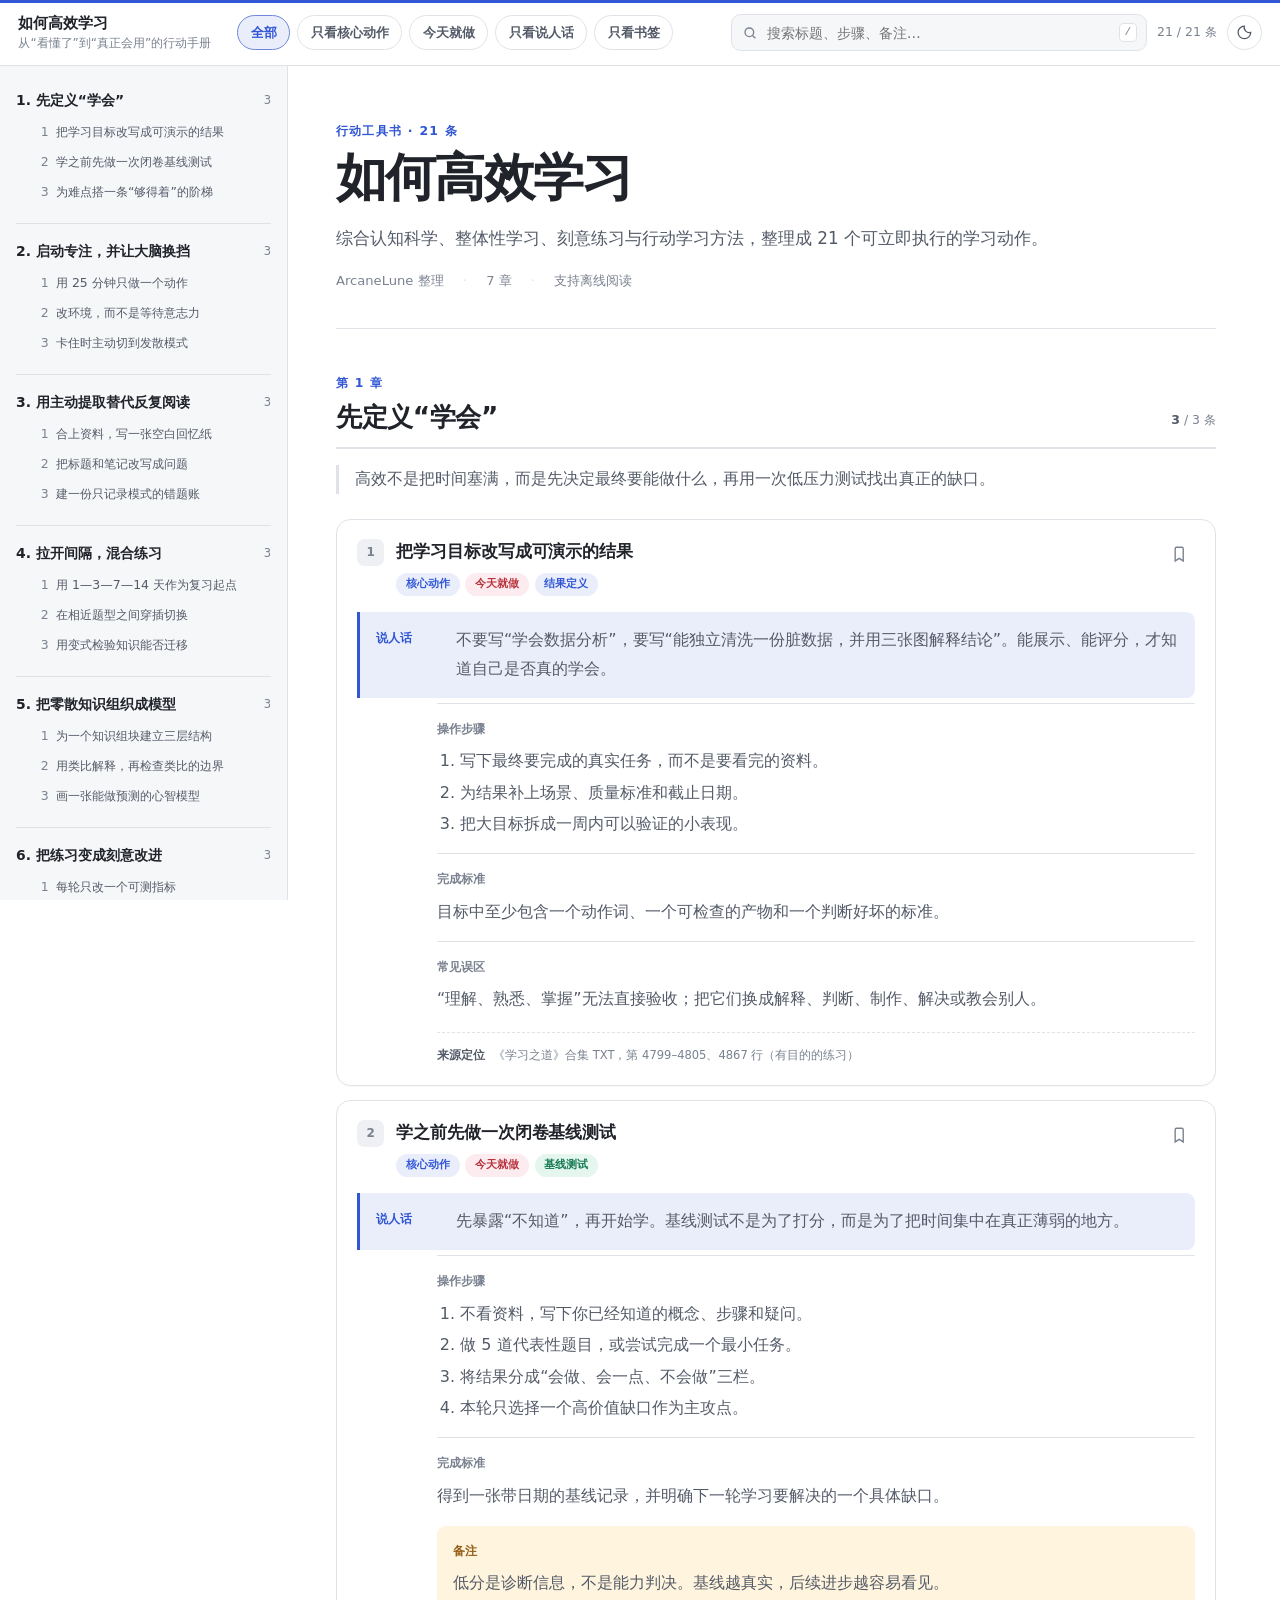
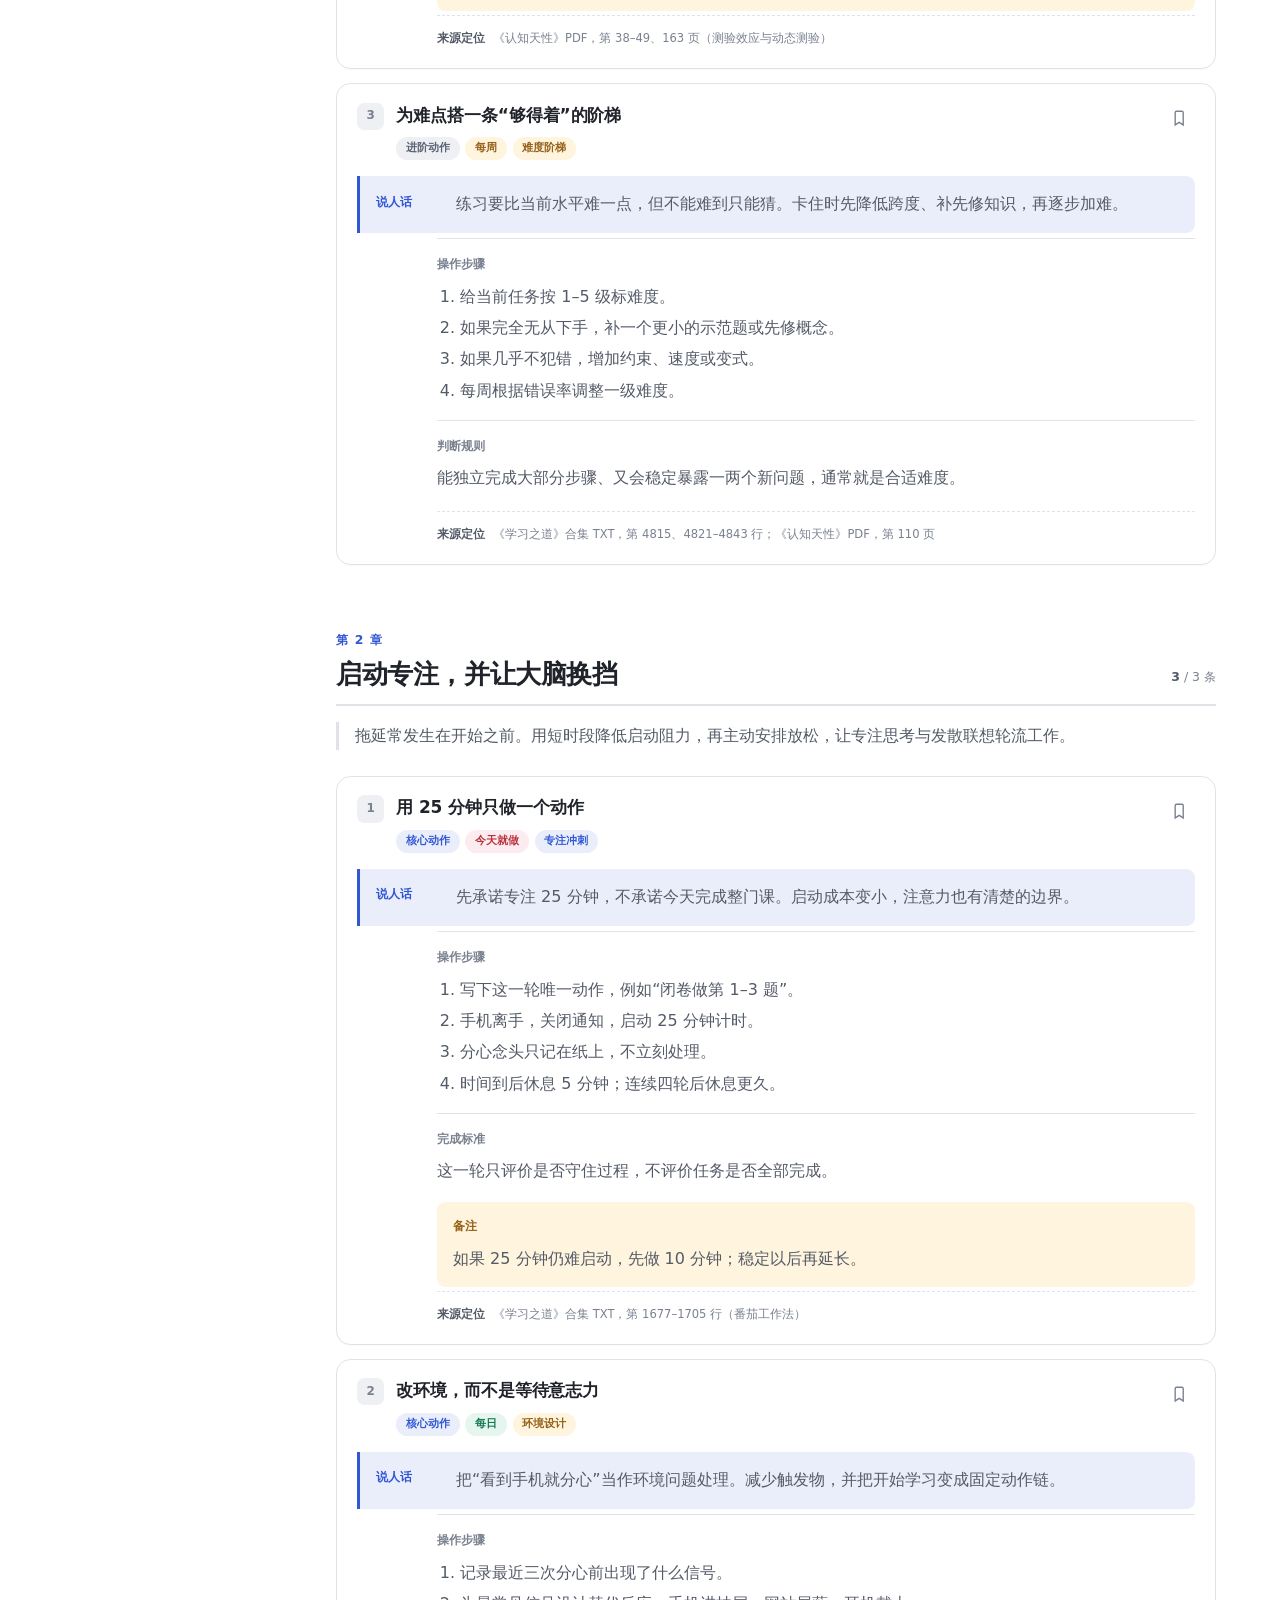
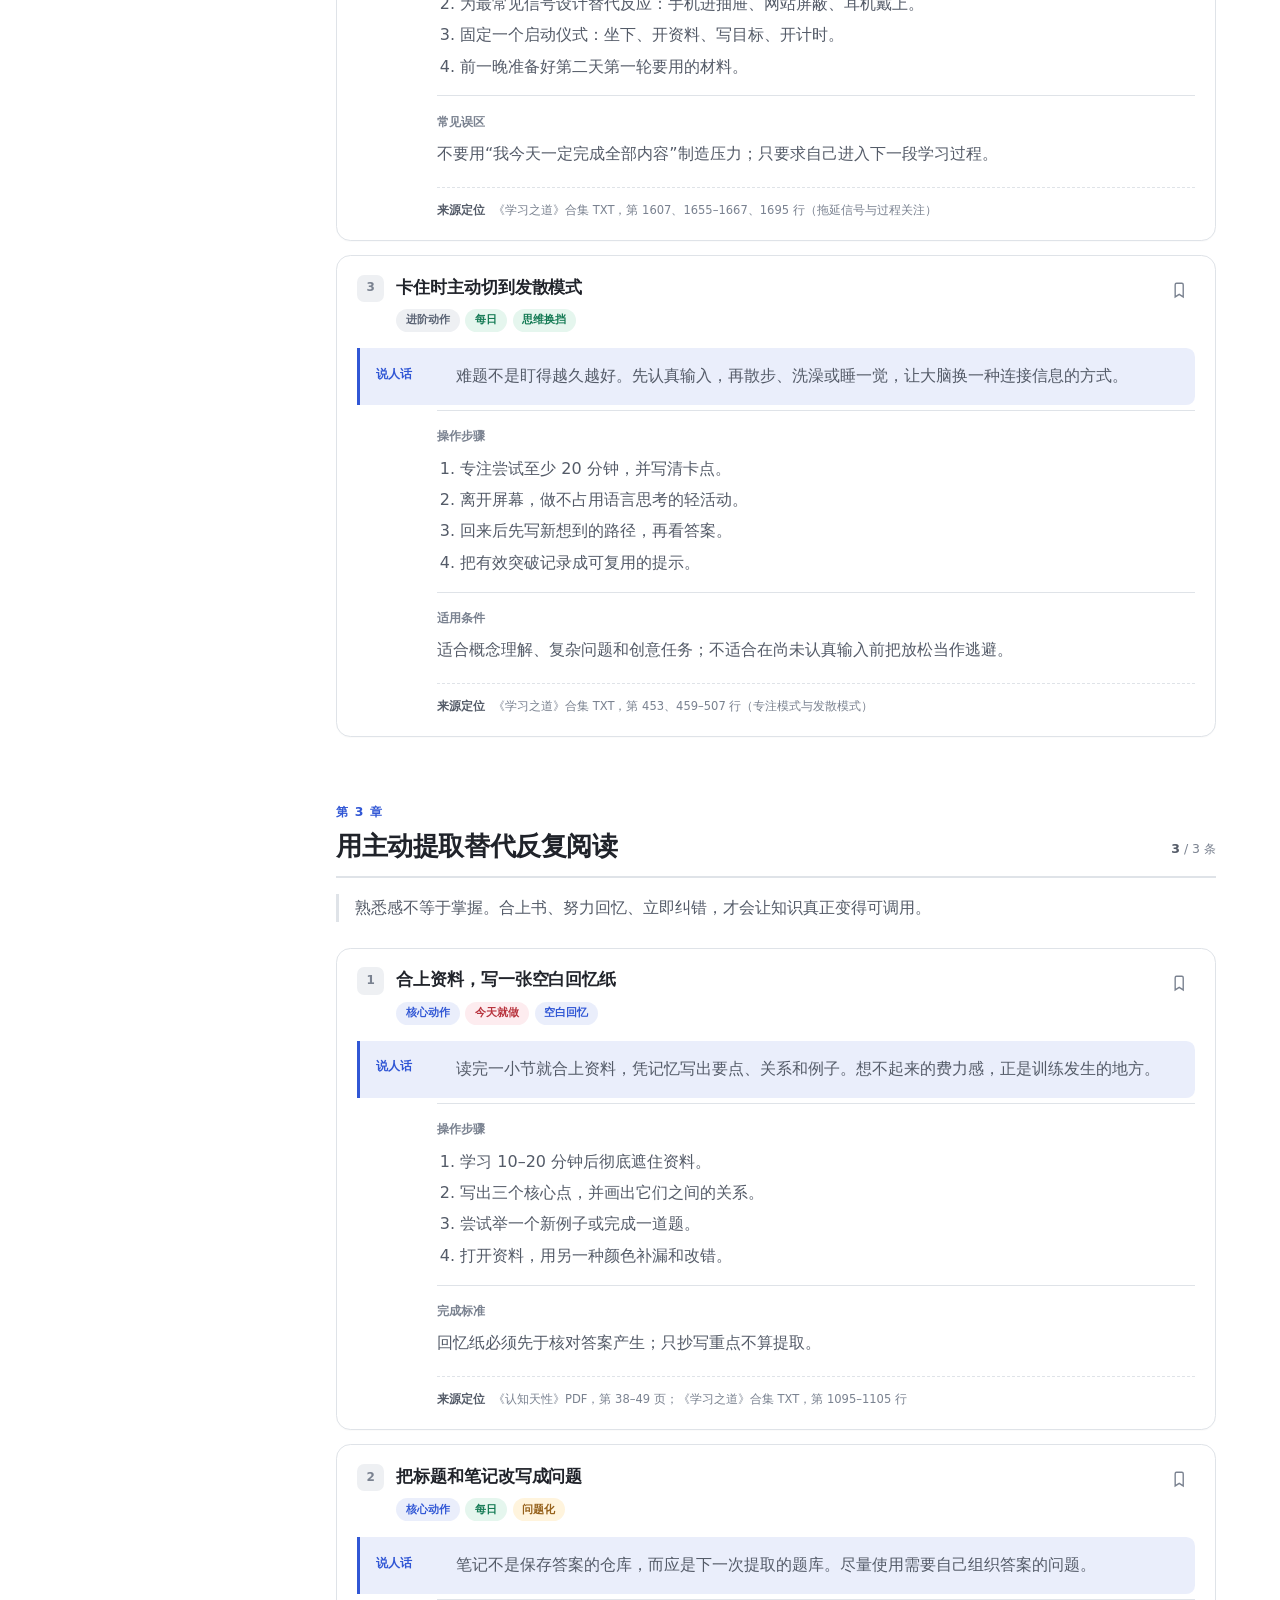
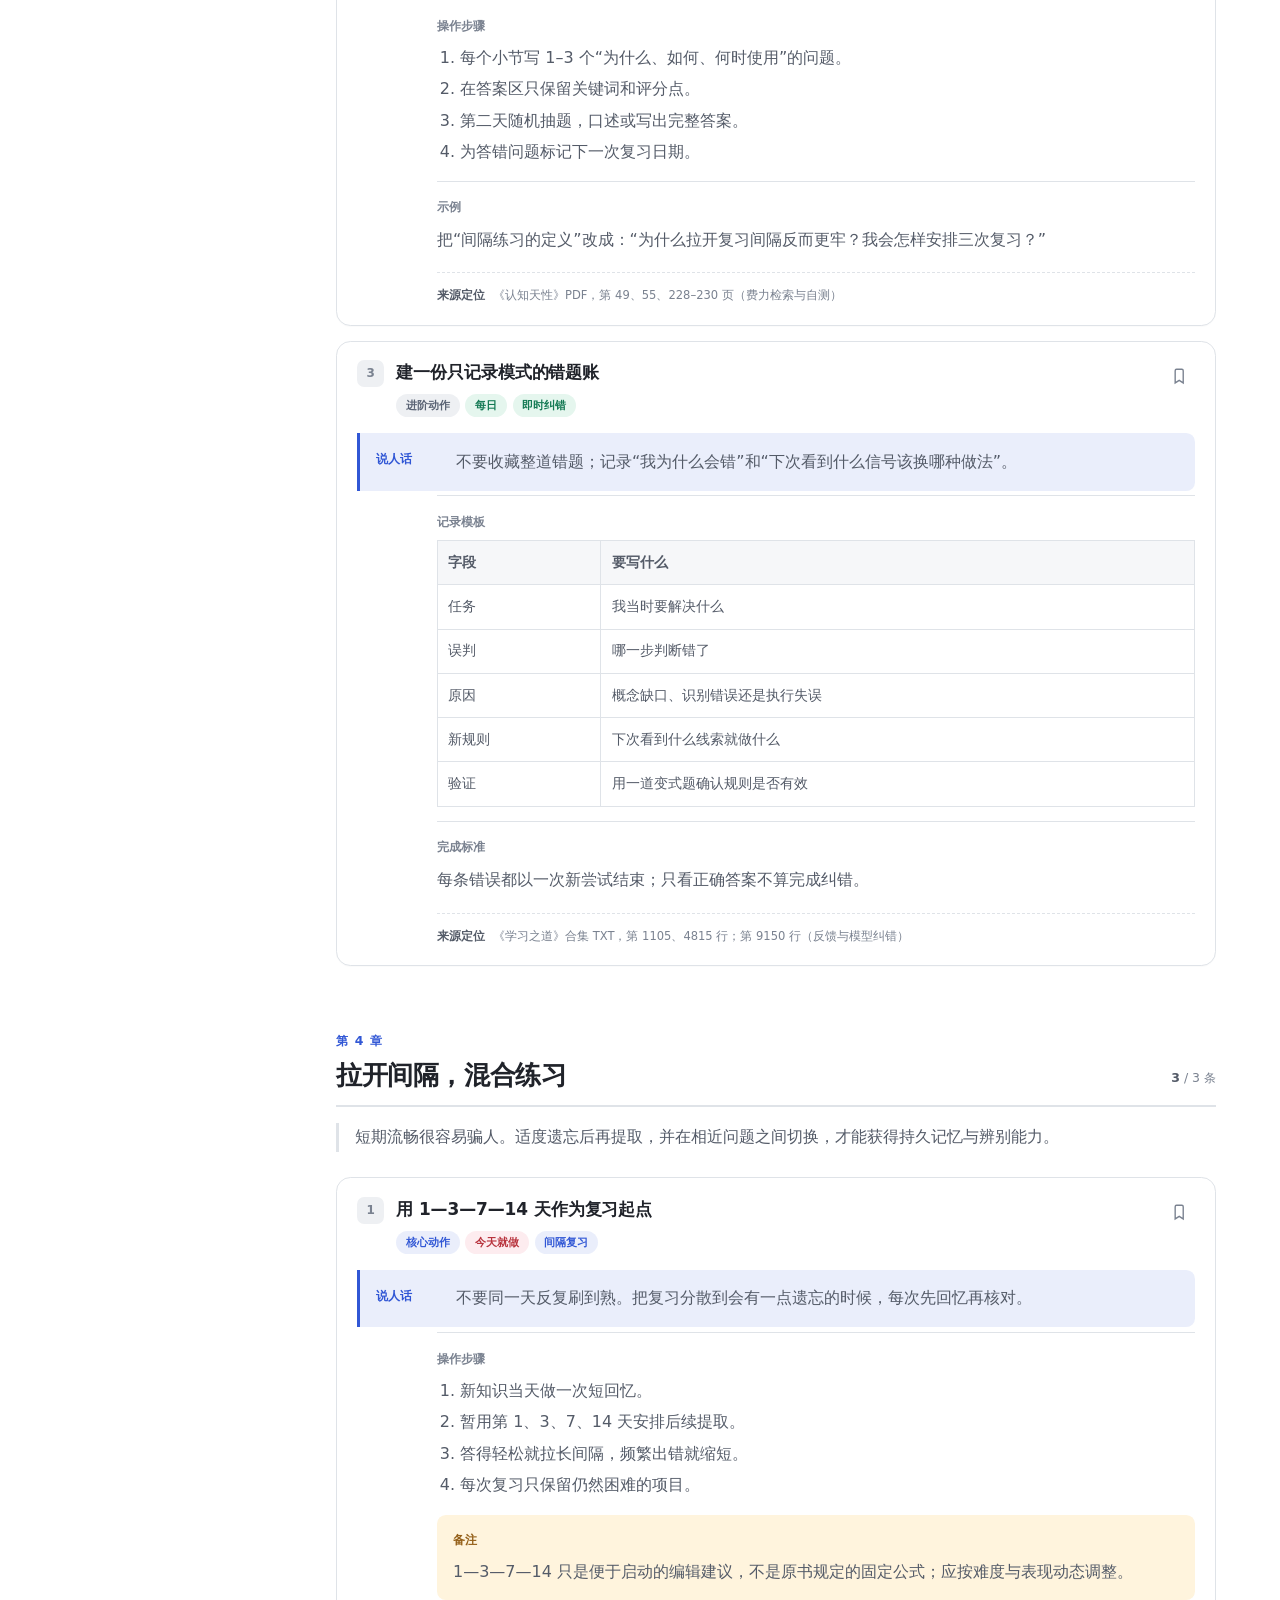
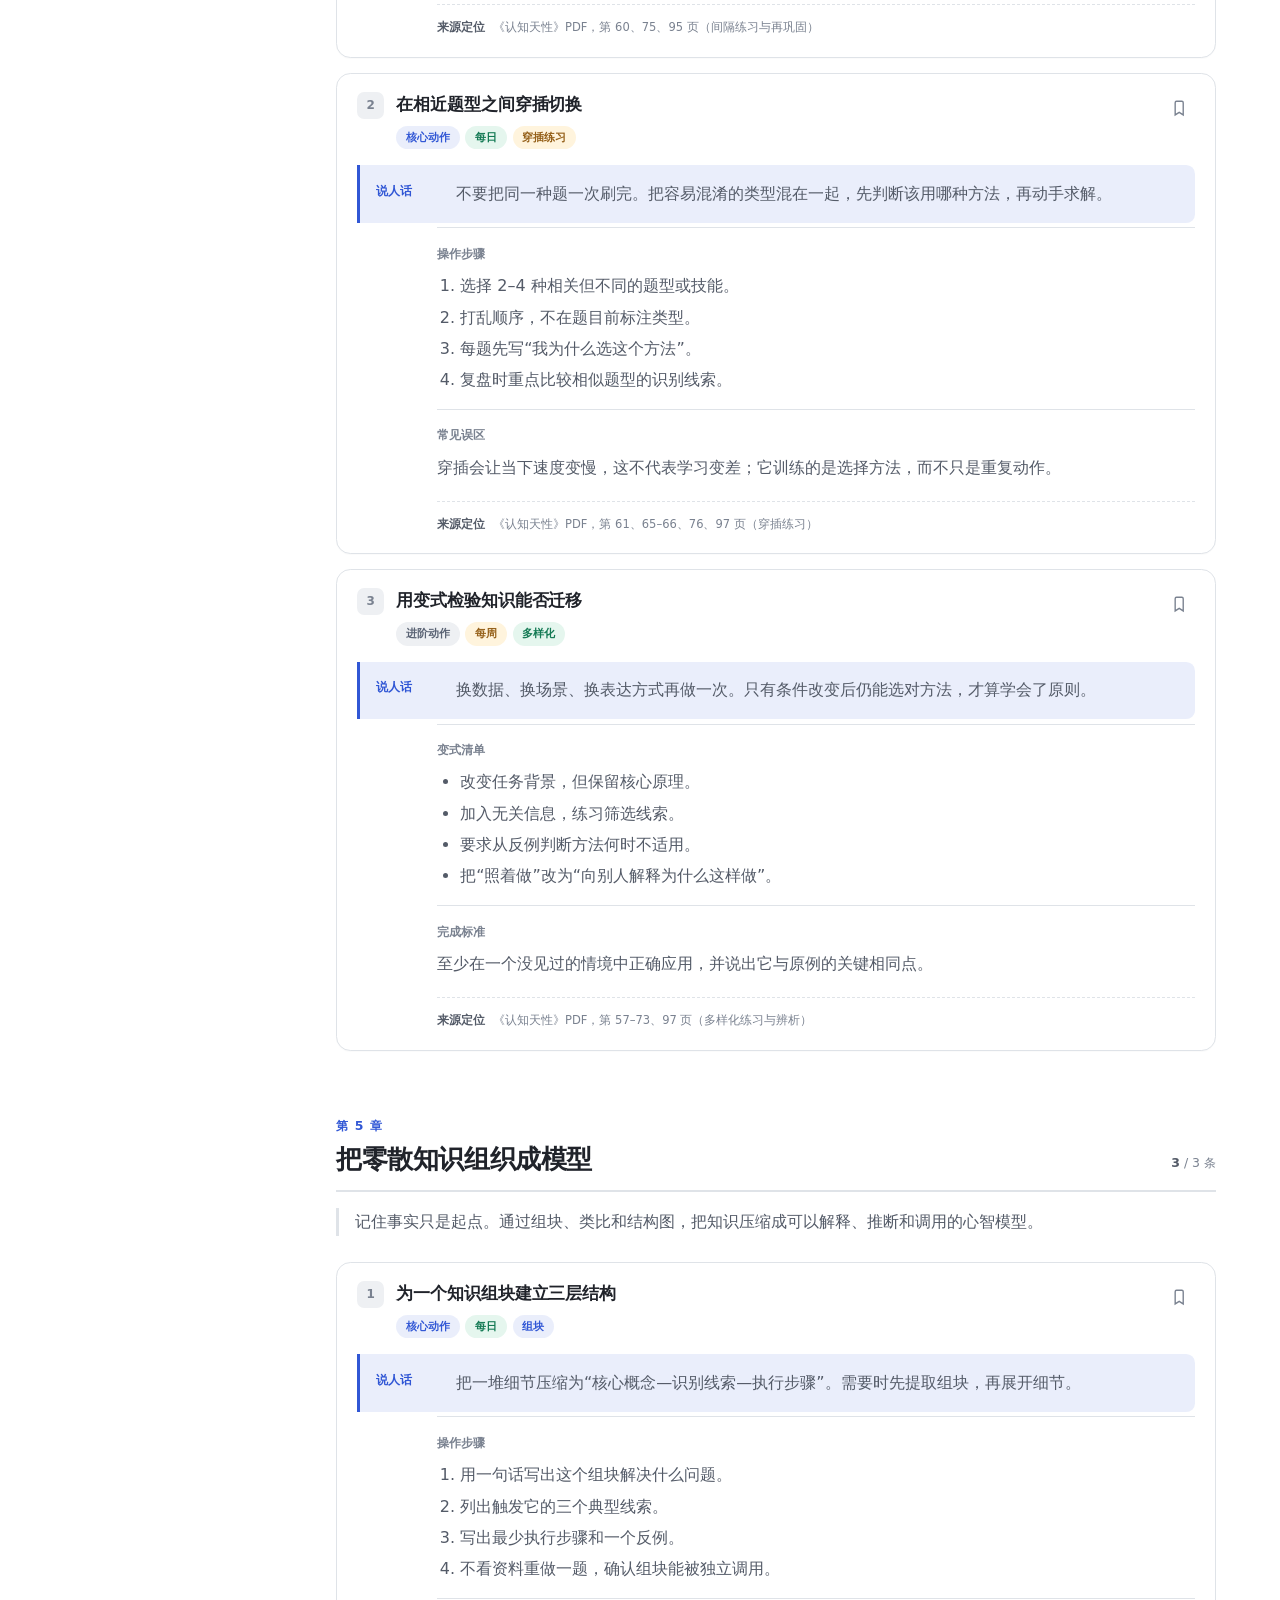
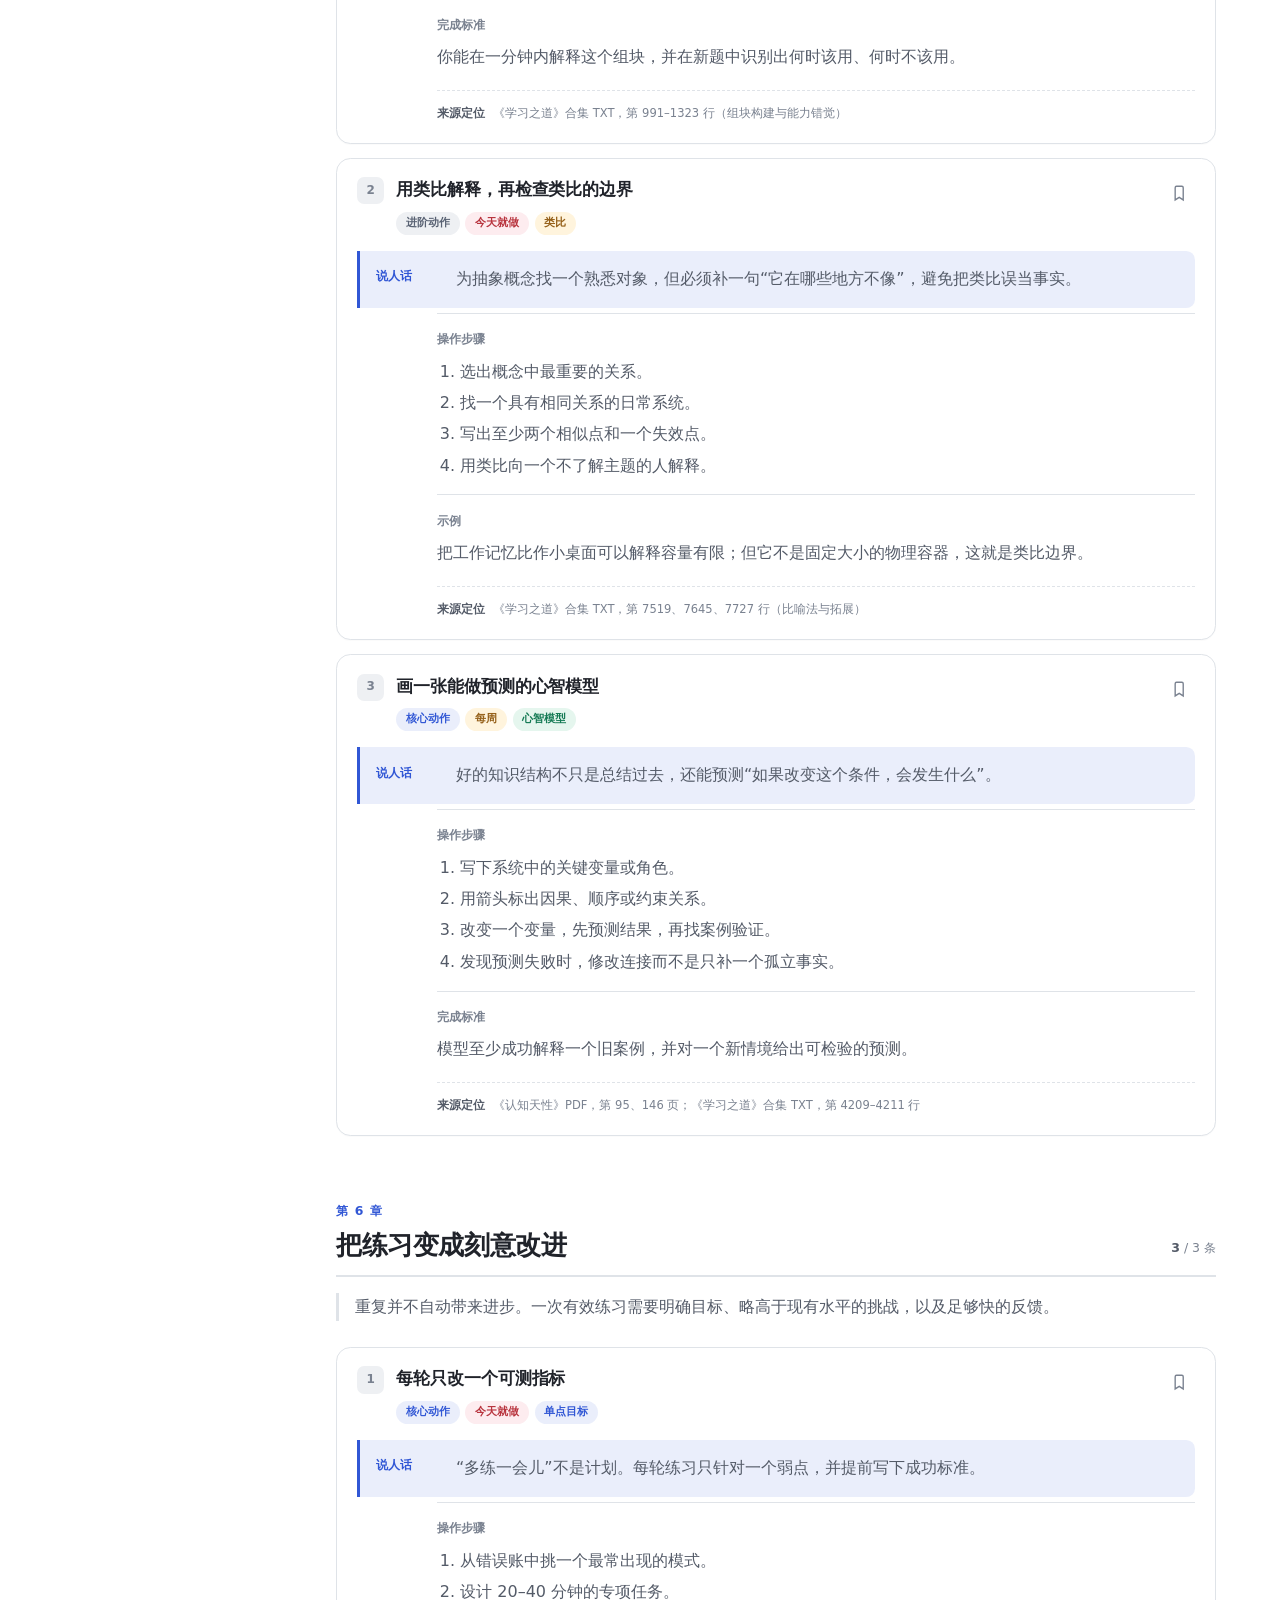
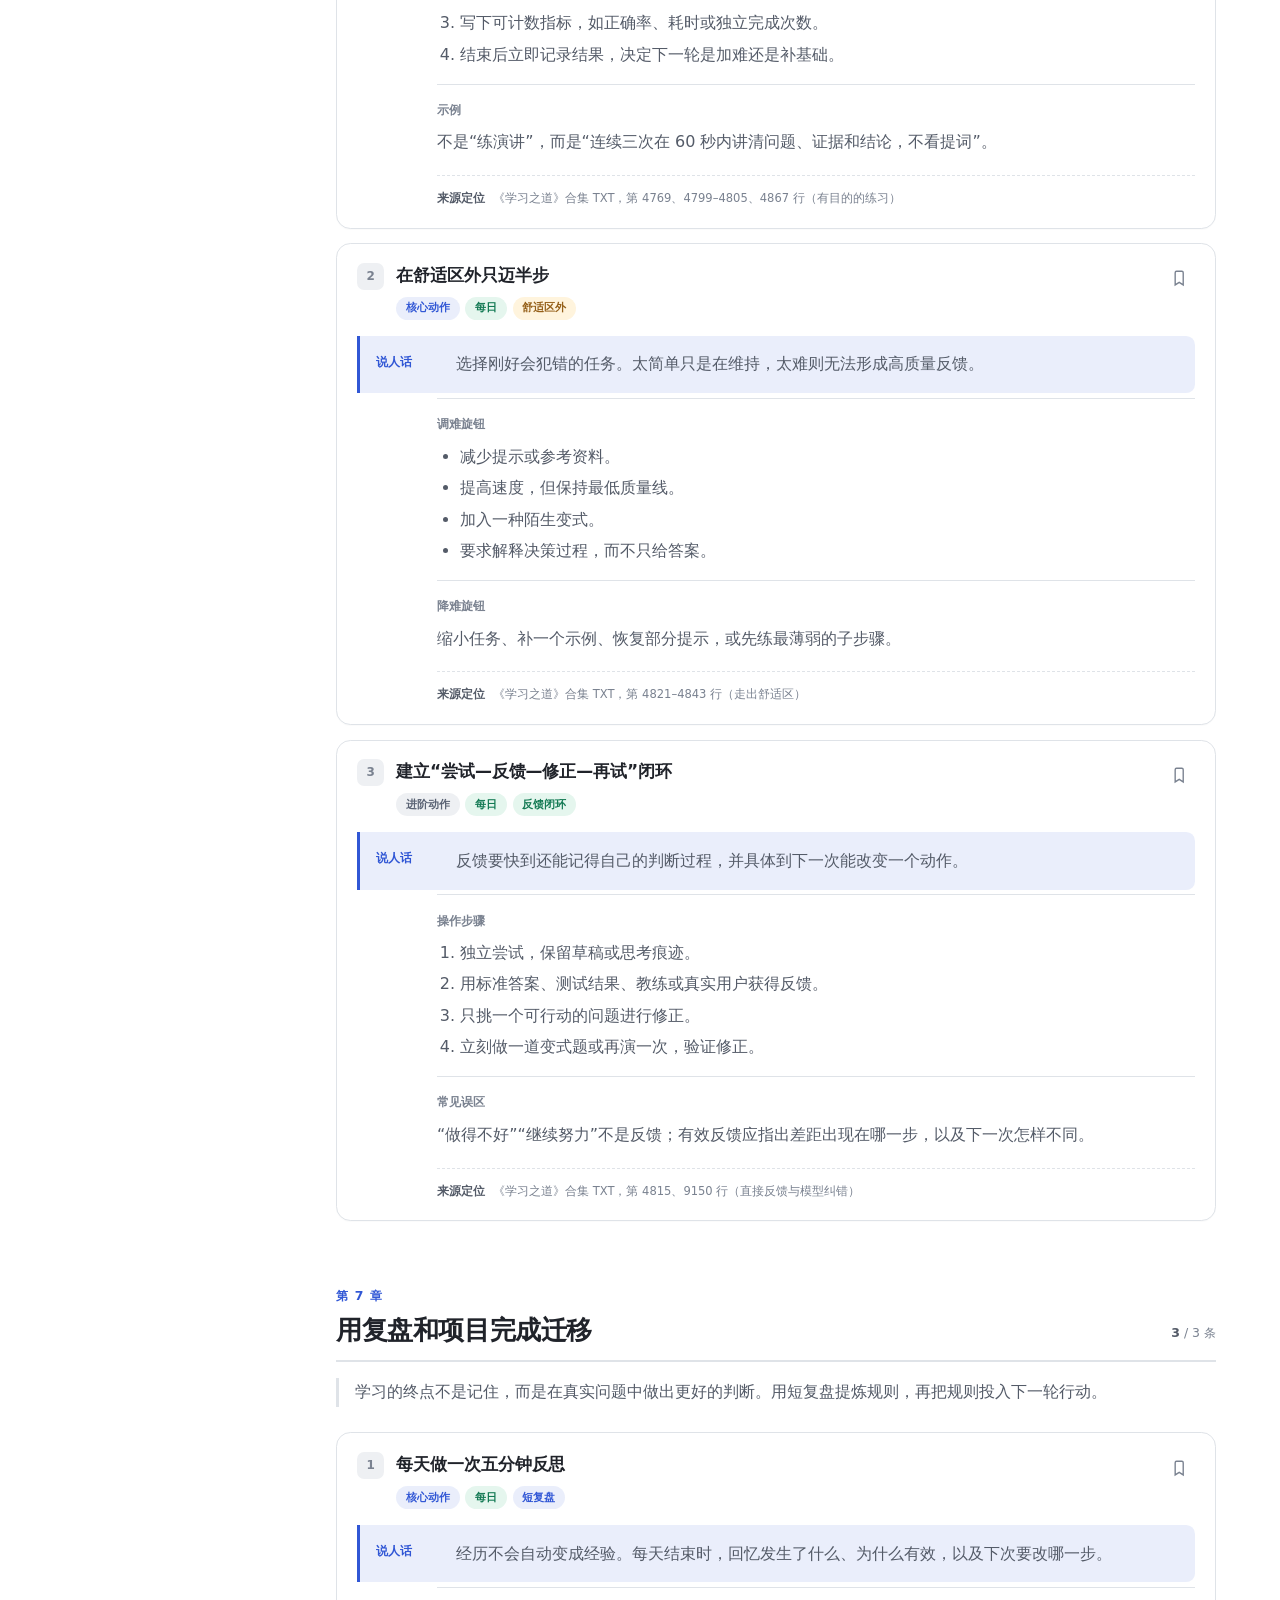
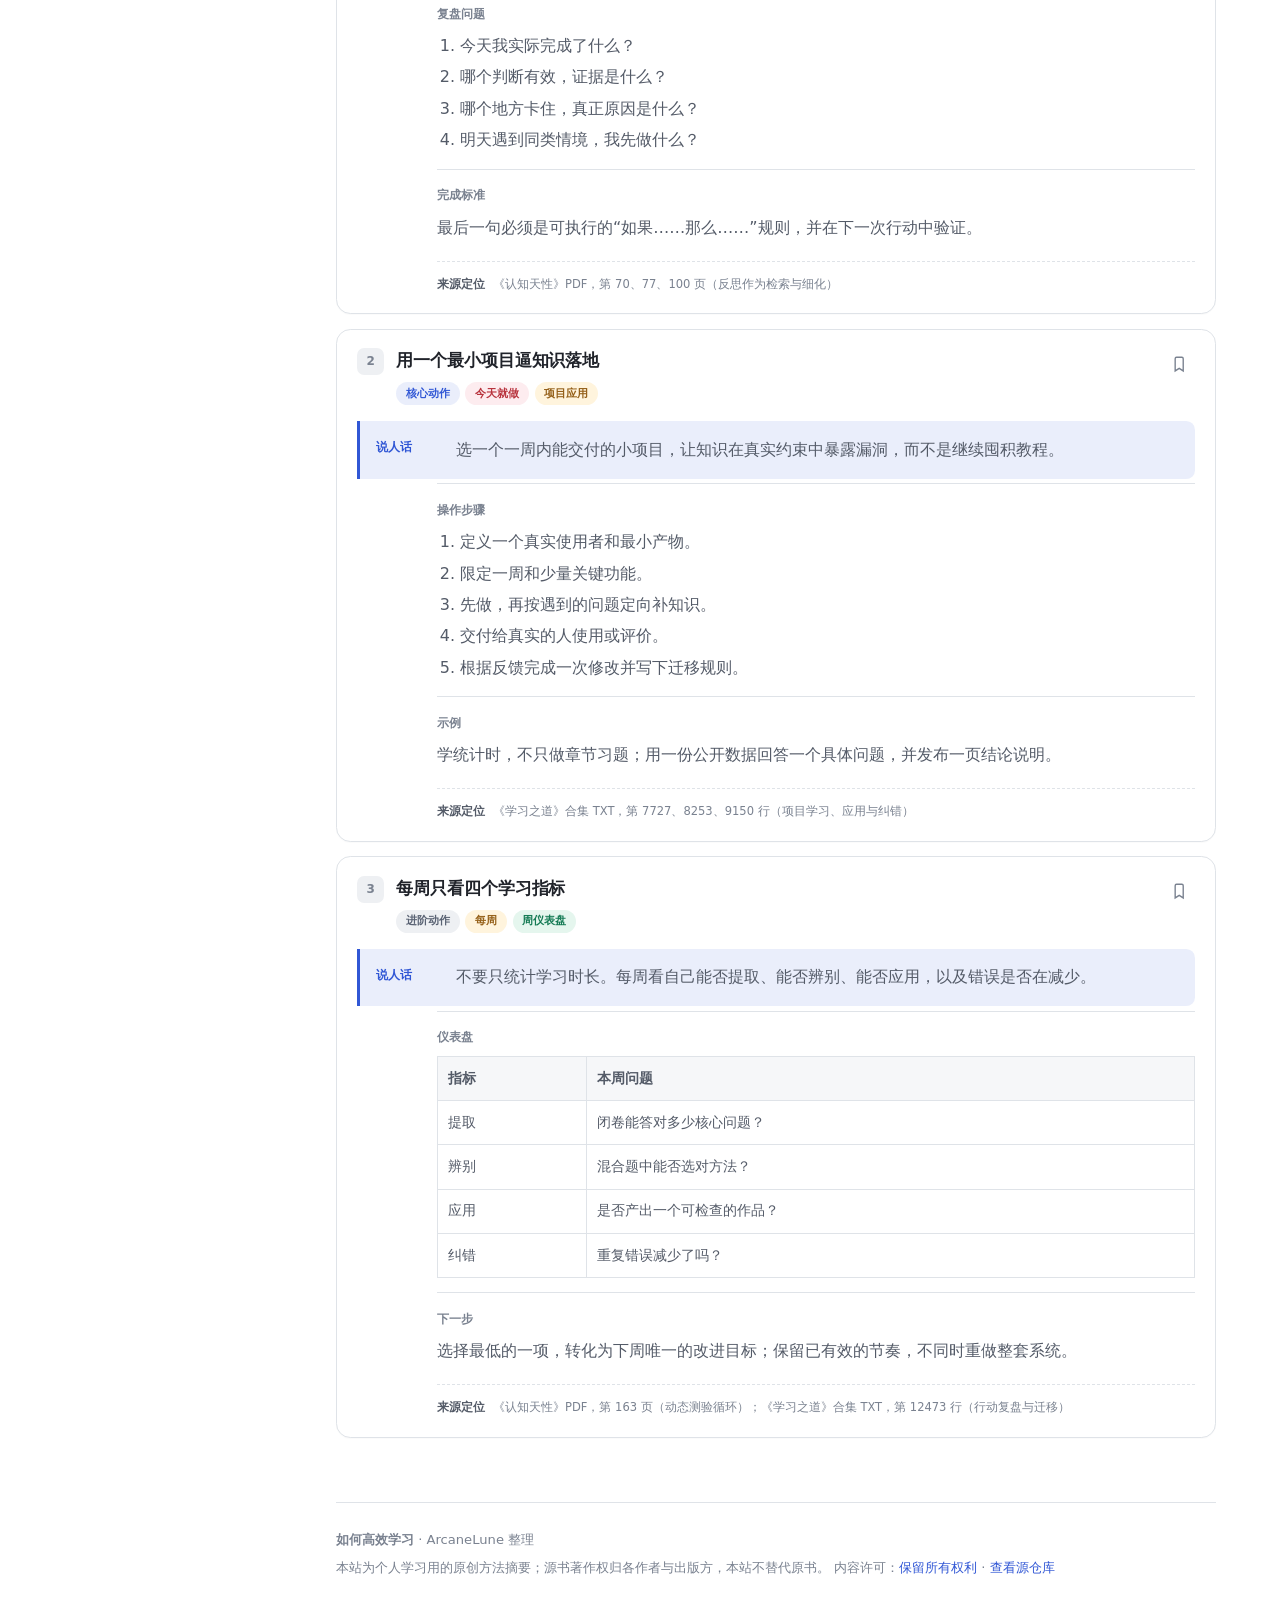
==== download/learn-smarter.html @ 78f5b6d4 "publish: launch efficient learning reader" ====
<!doctype html>
<html lang="zh-CN">
  <head>
    <meta charset="UTF-8" />
    <meta name="viewport" content="width=device-width, initial-scale=1, viewport-fit=cover" />
    <meta name="color-scheme" content="light dark" />
    <link rel="icon" type="image/svg+xml" href="[data-uri]" />
    
    <title>如何高效学习 · 在线阅读</title>
    <meta name="description" content="综合认知科学、整体性学习、刻意练习与行动学习方法，整理成 21 个可立即执行的学习动作。" />
    <meta name="author" content="ArcaneLune 整理" />
    <meta name="theme-color" content="#2563a8" />
    <link rel="canonical" href="https://arcanelune.github.io/learn-smarter/" />
    <meta property="og:type" content="book" />
    <meta property="og:title" content="如何高效学习" />
    <meta property="og:description" content="综合认知科学、整体性学习、刻意练习与行动学习方法，整理成 21 个可立即执行的学习动作。" />
    <meta property="og:url" content="https://arcanelune.github.io/learn-smarter/" />
    <script type="application/ld+json">{"@context":"https://schema.org","@type":"Book","name":"如何高效学习","description":"综合认知科学、整体性学习、刻意练习与行动学习方法，整理成 21 个可立即执行的学习动作。","author":{"@type":"Organization","name":"ArcaneLune 整理"},"inLanguage":"zh-CN","url":"https://arcanelune.github.io/learn-smarter/","license":"https://github.com/ArcaneLune/action-book-reader"}</script>
    <style>:root{--brand:#2563a8;--brand-dark:#8fc5ff;--accent:#e07a2f}</style>
    <script>(function(){try{var t=localStorage.getItem('book:learn-smarter:theme');if(t==='dark'||(!t&&matchMedia('(prefers-color-scheme:dark)').matches))document.documentElement.dataset.theme='dark'}catch(e){}})();</script>
    <script type="module">(function(){const o=document.createElement("link").relList;if(o&&o.supports&&o.supports("modulepreload"))return;for(const t of document.querySelectorAll('link[rel="modulepreload"]'))c(t);new MutationObserver(t=>{for(const n of t)if(n.type==="childList")for(const s of n.addedNodes)s.tagName==="LINK"&&s.rel==="modulepreload"&&c(s)}).observe(document,{childList:!0,subtree:!0});function r(t){const n={};return t.integrity&&(n.integrity=t.integrity),t.referrerPolicy&&(n.referrerPolicy=t.referrerPolicy),t.crossOrigin==="use-credentials"?n.credentials="include":t.crossOrigin==="anonymous"?n.credentials="omit":n.credentials="same-origin",n}function c(t){if(t.ep)return;t.ep=!0;const n=r(t);fetch(t.href,n)}})();const $=document.querySelector(".reader-shell"),E=$.dataset.bookId,m=[...document.querySelectorAll(".entry-card")],B=[...document.querySelectorAll(".book-chapter")],a=document.querySelector("#searchInput"),A=document.querySelector("#resultCount"),F=document.querySelector("#emptyState"),x=[...document.querySelectorAll(".filter-button")],R=document.querySelector("#themeButton"),C=document.querySelector("#backToTop"),k=document.querySelector("#chapterJump"),J=document.querySelector("#topbar"),T=document.querySelector("#progressBar"),L=document.querySelector("#continueWrap"),P=document.querySelector("#continueButton"),M=document.querySelector("#dismissContinue"),N=`book:${E}:bookmarks`,O=`book:${E}:progress`,V=`book:${E}:theme`;let f="all",b=null,h=W(N),I=0,g=!1,v=!1;function W(e){try{const o=JSON.parse(localStorage.getItem(e)??"[]");return new Set(Array.isArray(o)?o.filter(r=>typeof r=="string"):[])}catch{return new Set}}function K(){try{localStorage.setItem(N,JSON.stringify([...h]))}catch{}}function _(e){const o=[...e.querySelectorAll("mark.search-mark")];for(const r of o)r.replaceWith(document.createTextNode(r.textContent??""));o.length&&e instanceof Node&&e.normalize()}function z(e,o){for(const r of o){const c=document.createTreeWalker(e,NodeFilter.SHOW_TEXT,{acceptNode(n){const s=n.parentElement;return!n.nodeValue?.trim()||!s||s.closest("script,style,mark,a,button,kbd")?NodeFilter.FILTER_REJECT:n.nodeValue.toLocaleLowerCase().includes(r)?NodeFilter.FILTER_ACCEPT:NodeFilter.FILTER_REJECT}}),t=[];for(;c.nextNode();)t.push(c.currentNode);for(const n of t){const s=n.nodeValue??"",p=s.toLocaleLowerCase(),u=document.createDocumentFragment();let l=0,d=p.indexOf(r);for(;d>=0;){u.append(s.slice(l,d));const S=document.createElement("mark");S.className="search-mark",S.textContent=s.slice(d,d+r.length),u.append(S),l=d+r.length,d=p.indexOf(r,l)}u.append(s.slice(l)),n.replaceWith(u)}}}function D(e,o){if(f==="bookmarks"&&!h.has(e.dataset.entryId))return!1;if(f==="badge"&&b)try{if(JSON.parse(e.dataset.badges??"{}")[b.key]!==b.value)return!1}catch{return!1}const r=(e.textContent??"").toLocaleLowerCase();return o.every(c=>r.includes(c))}function y(){_(document.querySelector(".book-main"));const e=a.value.trim().toLocaleLowerCase().split(/\s+/).filter(Boolean);let o=0;for(const t of m){const n=D(t,e);t.hidden=!n,n&&(o+=1,e.length&&z(t,e))}for(const t of B){const n=[...t.querySelectorAll(".entry-card")],s=n.filter(l=>!l.hidden).length;t.hidden=s===0,t.querySelector(".chapter-visible").textContent=String(s);const p=document.querySelector(`[data-toc-chapter="${t.id}"]`);p&&(p.hidden=s===0);for(const l of n){const d=document.querySelector(`[data-toc-entry="${l.id}"]`);d&&(d.hidden=l.hidden)}const u=k.querySelector(`option[value="${t.id}"]`);u&&(u.disabled=s===0)}document.body.classList.toggle("plain-mode",f==="plain"),A.textContent=`${o} / ${m.length} 条`,F.hidden=o!==0;const r=new URLSearchParams(location.search);a.value.trim()?r.set("q",a.value.trim()):r.delete("q");const c=r.toString();history.replaceState(history.state,"",`${location.pathname}${c?`?${c}`:""}${location.hash}`)}function H(e){f=e.dataset.mode??"all",b=f==="badge"?{key:e.dataset.filterKey,value:e.dataset.filterValue}:null;for(const o of x){const r=o===e;o.classList.toggle("is-active",r),o.setAttribute("aria-pressed",String(r))}y()}for(const e of x)e.addEventListener("click",()=>H(e));a.addEventListener("input",()=>{window.clearTimeout(I),I=window.setTimeout(y,90)});for(const e of m){const o=e.dataset.entryId,r=e.querySelector(".bookmark-button"),c=()=>{const t=h.has(o);r.classList.toggle("is-saved",t),r.setAttribute("aria-pressed",String(t)),r.title=t?"取消收藏":"收藏"};c(),r.addEventListener("click",()=>{h.has(o)?h.delete(o):h.add(o),K(),c(),f==="bookmarks"&&y()})}R.addEventListener("click",()=>{const e=document.documentElement.dataset.theme==="dark";document.documentElement.dataset.theme=e?"light":"dark";try{localStorage.setItem(V,e?"light":"dark")}catch{}});k.addEventListener("change",()=>document.getElementById(k.value)?.scrollIntoView({behavior:"smooth"}));C.addEventListener("click",()=>window.scrollTo({top:0,behavior:"smooth"}));document.addEventListener("keydown",e=>{e.key==="/"&&document.activeElement!==a&&!document.activeElement?.matches("input,textarea,select")&&(e.preventDefault(),a.focus()),e.key==="Escape"&&document.activeElement===a&&(a.value="",y(),a.blur())});function w(){document.documentElement.style.setProperty("--topbar-height",`${Math.round(J.getBoundingClientRect().height)}px`)}function U(){const e=window.scrollY,o=g?e>180:e>360;o!==g&&(g=o,document.body.classList.toggle("compact",g),w()),C.classList.toggle("is-visible",e>800)}window.addEventListener("scroll",()=>{v||(v=!0,requestAnimationFrame(()=>{v=!1,U()}))},{passive:!0});window.addEventListener("resize",w);w();const G=[...document.querySelectorAll("[data-toc-entry]")],Q=new IntersectionObserver(e=>{const o=e.filter(t=>t.isIntersecting).sort((t,n)=>t.boundingClientRect.top-n.boundingClientRect.top)[0];if(!o)return;const r=o.target;for(const t of G)t.classList.toggle("is-current",t.dataset.tocEntry===r.id);const c=r.closest(".book-chapter");c&&(k.value=c.id)},{rootMargin:"-20% 0px -65% 0px",threshold:0});m.forEach(e=>Q.observe(e));let i=null;try{i=JSON.parse(localStorage.getItem(O)??"null")}catch{i=null}i&&document.getElementById(i.lastId)&&!location.hash&&(L.hidden=!1);const X=new IntersectionObserver(e=>{for(const o of e){if(!o.isIntersecting)continue;const r=o.target,c=Number(r.dataset.entryIndex??0),t={lastId:r.id,maxIndex:Math.max(i?.maxIndex??0,c)};i=t,T.style.width=`${(t.maxIndex+1)/m.length*100}%`;try{localStorage.setItem(O,JSON.stringify(t))}catch{}}},{rootMargin:"-15% 0px -70% 0px",threshold:0});m.forEach(e=>X.observe(e));i&&(T.style.width=`${(i.maxIndex+1)/m.length*100}%`);P.addEventListener("click",()=>{i&&document.getElementById(i.lastId)?.scrollIntoView({behavior:"smooth"}),L.hidden=!0});M.addEventListener("click",()=>{L.hidden=!0});const q=new URLSearchParams(location.search).get("q");q&&(a.value=q);y();
</script>
    <style>*,*:before,*:after{box-sizing:border-box}:root{--bg:#fff;--bg-subtle:#f6f7f9;--surface:#fff;--surface-raised:#fff;--line:#dfe3e8;--text:#20232a;--text-2:#545b68;--text-3:#7a8290;--brand:#3157d5;--brand-dark:#9aaeff;--accent:#d97706;--brand-soft:color-mix(in srgb,var(--brand) 10%,transparent);--success:#147a54;--success-soft:#e5f6ee;--warning:#956019;--warning-soft:#fff4dd;--danger:#b8333d;--danger-soft:#fdecef;--neutral:#596273;--neutral-soft:#eef0f3;--mark:#ffe17d;--shadow:0 10px 30px rgba(28,35,48,.08);--topbar-height:66px;--font:ui-sans-serif,system-ui,-apple-system,"Segoe UI","PingFang SC","Hiragino Sans GB","Microsoft YaHei","Noto Sans CJK SC",sans-serif}:root[data-theme=dark]{--bg:#17181c;--bg-subtle:#121316;--surface:#1e2025;--surface-raised:#23262c;--line:#333740;--text:#f0f1f3;--text-2:#b9bec8;--text-3:#858c99;--brand:var(--brand-dark);--brand-soft:color-mix(in srgb,var(--brand-dark) 16%,transparent);--success:#57d49a;--success-soft:#18392d;--warning:#f1b55a;--warning-soft:#3b2e1c;--danger:#ff8994;--danger-soft:#402329;--neutral:#c1c6d0;--neutral-soft:#30333a;--mark:#796221;--shadow:0 12px 32px rgba(0,0,0,.25) }html{scroll-behavior:smooth;scroll-padding-top:calc(var(--topbar-height) + 18px);background:var(--bg-subtle)}body{margin:0;background:var(--bg);color:var(--text);font:400 1rem/1.78 var(--font);-webkit-font-smoothing:antialiased}a{color:var(--brand);text-decoration:none}a:hover{text-decoration:underline;text-underline-offset:.2em}button,input,select{font:inherit}button{touch-action:manipulation}button:focus-visible,input:focus-visible,select:focus-visible,a:focus-visible{outline:3px solid color-mix(in srgb,var(--brand) 35%,transparent);outline-offset:2px}.sr-only{position:absolute;width:1px;height:1px;padding:0;margin:-1px;overflow:hidden;clip:rect(0,0,0,0);white-space:nowrap;border:0}[hidden]{display:none!important}.reading-progress{position:fixed;z-index:80;top:0;left:0;width:100%;height:3px;background:transparent}.reading-progress i{display:block;width:0;height:100%;background:var(--brand);transition:width .25s}.topbar{position:sticky;top:0;z-index:70;display:flex;align-items:center;gap:.65rem;min-height:66px;padding:.65rem 1.15rem;border-bottom:1px solid var(--line);background:color-mix(in srgb,var(--bg) 94%,transparent);-webkit-backdrop-filter:blur(14px);backdrop-filter:blur(14px)}.book-identity{display:flex;flex-direction:column;min-width:13rem;line-height:1.25;color:var(--text)}.book-identity:hover{text-decoration:none}.book-identity strong{font-size:.95rem}.book-identity span{margin-top:.16rem;color:var(--text-3);font-size:.75rem;white-space:nowrap}.toolbar{display:flex;gap:.4rem;align-items:center}.filter-button,.theme-button{height:2.15rem;border:1px solid var(--line);border-radius:999px;background:var(--surface);color:var(--text-2);font-size:.82rem;font-weight:600;cursor:pointer;white-space:nowrap}.filter-button{padding:0 .8rem}.filter-button:hover,.theme-button:hover{border-color:var(--brand);color:var(--text)}.filter-button.is-active{border-color:color-mix(in srgb,var(--brand) 65%,var(--line));background:var(--brand-soft);color:var(--brand)}.search-box{position:relative;display:flex;align-items:center;min-width:10rem;max-width:26rem;flex:1;margin-left:auto}.search-box svg{position:absolute;left:.7rem;width:1rem;height:1rem;fill:none;stroke:var(--text-3);stroke-width:2}.search-box input{width:100%;height:2.35rem;padding:0 2.5rem 0 2.2rem;border:1px solid var(--line);border-radius:.6rem;background:var(--bg-subtle);color:var(--text);font-size:.88rem}.search-box input:focus{background:var(--surface);border-color:var(--brand);outline-width:2px}.search-box kbd{position:absolute;right:.6rem;border:1px solid var(--line);border-radius:.25rem;background:var(--surface);color:var(--text-3);font-size:.7rem;line-height:1;padding:.2rem .3rem}.result-count{color:var(--text-3);font-size:.78rem;font-variant-numeric:tabular-nums;white-space:nowrap}.theme-button{display:grid;place-items:center;width:2.15rem;padding:0}.theme-button svg{width:1.05rem;height:1.05rem;fill:none;stroke:currentColor;stroke-width:1.8}.chapter-jump{display:none;height:2.15rem;max-width:11rem;border:1px solid var(--line);border-radius:.5rem;background:var(--surface);color:var(--text);font-size:.8rem}.continue-wrap{position:fixed;top:calc(var(--topbar-height) + .75rem);right:1rem;z-index:60;display:flex;overflow:hidden;border:1px solid color-mix(in srgb,var(--brand) 28%,var(--line));border-radius:.65rem;background:var(--surface-raised);box-shadow:var(--shadow)}.continue-wrap button{border:0;background:transparent;color:var(--text);cursor:pointer}.continue-wrap button:first-child{padding:.65rem .85rem;font-weight:600}.continue-wrap button:last-child{padding:.45rem .65rem;color:var(--text-3);font-size:1.2rem}.reader-shell{display:grid;grid-template-columns:18rem minmax(0,1fr);align-items:start;max-width:100rem;margin:0 auto}.sidebar{position:sticky;top:var(--topbar-height);height:calc(100vh - var(--topbar-height));overflow:auto;padding:1.5rem 1rem 5rem;border-right:1px solid var(--line);background:var(--bg-subtle);scrollbar-width:thin}.toc-group{padding-bottom:1.05rem;margin-bottom:1.05rem;border-bottom:1px solid var(--line)}.toc-group:last-child{border-bottom:0}.toc-heading{display:flex;gap:.5rem;align-items:flex-start;justify-content:space-between;margin-bottom:.45rem}.toc-heading a{color:var(--text);font-size:.87rem;font-weight:700;line-height:1.45}.toc-heading span{color:var(--text-3);font-size:.72rem}.toc-entries{display:grid;gap:.12rem}.toc-entries a{display:grid;grid-template-columns:1.6rem 1fr;gap:.45rem;padding:.32rem .45rem;border-radius:.42rem;color:var(--text-2);font-size:.78rem;line-height:1.45}.toc-entries a:hover,.toc-entries a.is-current{background:var(--surface);color:var(--brand);text-decoration:none}.toc-entries i{color:var(--text-3);font-style:normal;text-align:right;font-variant-numeric:tabular-nums}.book-main{min-width:0;max-width:61rem;padding:2.2rem 3rem 8rem}.book-opening{padding:1.2rem 0 2.2rem;border-bottom:1px solid var(--line);margin-bottom:2.7rem}.eyebrow,.chapter-kicker{display:block;margin-bottom:.35rem;color:var(--brand);font-size:.78rem;font-weight:750;letter-spacing:.1em;text-transform:uppercase}.book-opening h1{max-width:14em;margin:0;font-size:clamp(2rem,4vw,3.35rem);line-height:1.16;letter-spacing:-.035em}.book-opening>p{max-width:45rem;margin:1rem 0;color:var(--text-2);font-size:1.05rem}.opening-meta{display:flex;flex-wrap:wrap;gap:.7rem 1.2rem;color:var(--text-3);font-size:.82rem}.opening-meta span+span:before{content:"·";margin-right:1.2rem;color:var(--line)}.book-chapter{margin-bottom:4rem}.chapter-heading{display:flex;align-items:flex-end;justify-content:space-between;gap:1rem;padding-bottom:.8rem;border-bottom:2px solid var(--line)}.chapter-heading h2{margin:0;font-size:1.65rem;line-height:1.3;letter-spacing:-.015em}.chapter-count{padding-bottom:.18rem;color:var(--text-3);font-size:.78rem;font-variant-numeric:tabular-nums}.chapter-count b{color:var(--text-2)}.chapter-intro{max-width:50rem;margin:1rem 0 1.6rem;padding-left:1rem;border-left:3px solid var(--line);color:var(--text-2)}.entry-list{display:grid;gap:.9rem}.entry-card{scroll-margin-top:calc(var(--topbar-height) + 1rem);padding:1.15rem 1.25rem 1.2rem;border:1px solid var(--line);border-radius:.9rem;background:var(--surface);box-shadow:0 1px 1px #161c2805}.entry-card:hover{border-color:color-mix(in srgb,var(--brand) 22%,var(--line));box-shadow:0 7px 20px #161c280b}.entry-head{display:grid;grid-template-columns:auto minmax(0,1fr) auto;gap:.75rem;align-items:start}.entry-number{display:grid;place-items:center;min-width:1.7rem;height:1.7rem;padding:0 .3rem;border-radius:.45rem;background:var(--neutral-soft);color:var(--text-3);font-size:.75rem;font-weight:750;font-variant-numeric:tabular-nums}.entry-title-line{display:flex;gap:.5rem;align-items:baseline}.entry-title-line h3{margin:0;font-size:1.06rem;line-height:1.5;letter-spacing:-.005em}.anchor-link{opacity:0;color:var(--text-3);font-size:.82rem}.entry-card:hover .anchor-link,.anchor-link:focus{opacity:1}.badges{display:flex;flex-wrap:wrap;gap:.35rem;margin-top:.55rem}.badge,.review-state{display:inline-flex;align-items:center;min-height:1.45rem;padding:0 .55rem;border:1px solid transparent;border-radius:999px;font-size:.7rem;font-weight:700}.badge--brand{background:var(--brand-soft);color:var(--brand)}.badge--success{background:var(--success-soft);color:var(--success)}.badge--warning{background:var(--warning-soft);color:var(--warning)}.badge--danger{background:var(--danger-soft);color:var(--danger)}.badge--neutral{background:var(--neutral-soft);color:var(--neutral)}.review-state{background:var(--danger-soft);color:var(--danger)}.bookmark-button{display:grid;place-items:center;width:2rem;height:2rem;border:0;border-radius:.5rem;background:transparent;color:var(--text-3);cursor:pointer}.bookmark-button:hover{background:var(--bg-subtle);color:var(--brand)}.bookmark-button svg{width:1.15rem;height:1.15rem;fill:none;stroke:currentColor;stroke-width:1.8}.bookmark-button.is-saved{color:var(--brand)}.bookmark-button.is-saved svg{fill:currentColor}.plain-language{display:grid;grid-template-columns:4.2rem 1fr;gap:.8rem;margin:1rem 0 .3rem;padding:.9rem 1rem;border-left:3px solid var(--brand);border-radius:0 .55rem .55rem 0;background:var(--brand-soft)}.plain-label{padding-top:.08rem;color:var(--brand);font-size:.76rem;font-weight:800}.entry-details{margin-left:5rem}.field-block,.entry-note{padding:.9rem 0;border-top:1px solid var(--line)}.field-block h4,.entry-note h4{margin:0 0 .45rem;color:var(--text-3);font-size:.78rem;font-weight:750}.entry-note{margin-top:.1rem;padding:.85rem 1rem;border:0;border-radius:.55rem;background:var(--warning-soft)}.entry-note h4{color:var(--warning)}.review-source{margin-top:.8rem;color:var(--danger);font-size:.75rem}.source-ref{font-weight:400}.prose{min-width:0;color:var(--text-2);overflow-wrap:anywhere}.prose>*:first-child{margin-top:0}.prose>*:last-child{margin-bottom:0}.prose p{margin:.3rem 0 .65rem}.prose ul,.prose ol{margin:.45rem 0 .7rem;padding-left:1.45rem}.prose li+li{margin-top:.18rem}.prose blockquote{margin:.7rem 0;padding:.25rem .85rem;border-left:3px solid var(--line);color:var(--text-3)}.prose code{padding:.12rem .3rem;border-radius:.25rem;background:var(--neutral-soft);font-size:.9em}.prose pre{overflow:auto;padding:1rem;border-radius:.55rem;background:#111827;color:#e5e7eb}.prose pre code{padding:0;background:transparent}.prose table{width:100%;border-collapse:collapse;margin:.8rem 0;font-size:.9rem}.prose th,.prose td{padding:.55rem .65rem;border:1px solid var(--line);text-align:left}.prose th{background:var(--bg-subtle)}.prose img{display:block;max-width:100%;height:auto;margin:1rem auto;border-radius:.5rem}.plain-mode .entry-details{display:none}.plain-mode .entry-card{padding-bottom:.95rem}.plain-mode .plain-language{margin-bottom:0}.search-mark{padding:0 .08em;border-radius:.15em;background:var(--mark);color:inherit}.empty-state{display:grid;place-items:center;gap:.25rem;min-height:12rem;color:var(--text-3);text-align:center}.empty-state strong{color:var(--text);font-size:1.05rem}.entry-source{display:flex;gap:.5rem;align-items:baseline;margin-top:.25rem;padding-top:.75rem;border-top:1px dashed var(--line);color:var(--text-3);font-size:.72rem}.entry-source span{flex:none;color:var(--text-2);font-weight:750}.book-footer{margin-top:4rem;padding-top:1.3rem;border-top:1px solid var(--line);color:var(--text-3);font-size:.82rem}.book-footer p{margin:.3rem 0}.noscript{padding:.8rem 1rem;border:1px solid var(--warning);border-radius:.5rem;background:var(--warning-soft)}.back-to-top{position:fixed;right:1rem;bottom:1rem;z-index:65;width:2.8rem;height:2.8rem;border:1px solid var(--line);border-radius:50%;background:var(--surface-raised);box-shadow:var(--shadow);color:var(--text-2);cursor:pointer;opacity:0;pointer-events:none;transform:translateY(.5rem);transition:.18s}.back-to-top.is-visible{opacity:1;pointer-events:auto;transform:none}.back-to-top:hover{border-color:var(--brand);color:var(--brand)}@media(max-width:1180px){.book-identity span{display:none}.book-identity{min-width:10rem}.sidebar{display:none}.reader-shell{display:block}.book-main{max-width:64rem;margin:0 auto}.chapter-jump{display:block}.toolbar .filter-button[data-mode=badge]{display:none}}@media(max-width:820px){:root{--topbar-height:116px}.topbar{flex-wrap:wrap;gap:.45rem;padding:.55rem .75rem}.book-identity{order:1;min-width:0;flex:1}.chapter-jump{order:2}.theme-button{order:3}.toolbar{order:4;overflow-x:auto;max-width:100%;padding-bottom:.08rem}.search-box{order:5;flex:1 1 70%;max-width:none;margin-left:0}.result-count{order:6;margin-left:auto}.book-main{padding:1.35rem 1rem 6rem}.book-opening{padding-top:.6rem}.book-opening h1{font-size:2.15rem}.entry-card{padding:1rem}.entry-details{margin-left:0}.plain-language{grid-template-columns:1fr;gap:.2rem}.plain-label{font-size:.72rem}.anchor-link{display:none}.opening-meta span+span:before{margin-right:.7rem}.opening-meta{gap:.5rem .7rem}body.compact .toolbar,body.compact .result-count{display:none}body.compact .search-box{order:4;flex:1 1 50%}body.compact .topbar{min-height:66px}.continue-wrap{right:.65rem;left:.65rem;justify-content:space-between}}@media(max-width:480px){.book-identity strong{max-width:11rem;overflow:hidden;text-overflow:ellipsis;white-space:nowrap}.chapter-jump{max-width:8.5rem}.filter-button{padding:0 .7rem}.entry-head{gap:.55rem}.entry-title-line h3{font-size:1rem}.chapter-heading h2{font-size:1.4rem}.entry-card{border-radius:.7rem}.book-opening>p{font-size:1rem}}@media(prefers-reduced-motion:reduce){html{scroll-behavior:auto}*,*:before,*:after{scroll-behavior:auto!important;transition:none!important}}@media print{.topbar,.sidebar,.reading-progress,.continue-wrap,.bookmark-button,.anchor-link,.back-to-top{display:none!important}.reader-shell{display:block}.book-main{max-width:none;padding:0}.book-opening{margin-bottom:1.5rem}.entry-card{break-inside:avoid;box-shadow:none}.entry-details{margin-left:0}body{background:#fff;color:#111;font-size:11pt}.book-chapter{break-before:page}.book-chapter:first-of-type{break-before:auto}}
</style>
  <meta name="offline-copy" content="true" /></head>
  <body>
    
    <div class="reading-progress" aria-hidden="true"><i id="progressBar"></i></div>
    <header class="topbar" id="topbar">
      <a class="book-identity" href="#top" aria-label="返回本书顶部"><strong>如何高效学习</strong><span>从“看懂了”到“真正会用”的行动手册</span></a>
      <select class="chapter-jump" id="chapterJump" aria-label="跳转到章节"><option value="chapter-diagnose">1. 先定义“学会”</option><option value="chapter-focus">2. 启动专注，并让大脑换挡</option><option value="chapter-retrieve">3. 用主动提取替代反复阅读</option><option value="chapter-space">4. 拉开间隔，混合练习</option><option value="chapter-model">5. 把零散知识组织成模型</option><option value="chapter-practice">6. 把练习变成刻意改进</option><option value="chapter-transfer">7. 用复盘和项目完成迁移</option></select>
      <div class="toolbar" role="group" aria-label="阅读筛选">
        <button class="filter-button is-active" type="button" data-mode="all" aria-pressed="true">全部</button>
        
    <button class="filter-button" type="button" data-mode="badge" data-filter-key="priority" data-filter-value="core" aria-pressed="false">只看核心动作</button>
    <button class="filter-button" type="button" data-mode="badge" data-filter-key="rhythm" data-filter-value="now" aria-pressed="false">今天就做</button>
        <button class="filter-button" type="button" data-mode="plain" aria-pressed="false">只看说人话</button>
        <button class="filter-button" type="button" data-mode="bookmarks" aria-pressed="false">只看书签</button>
      </div>
      <label class="search-box">
        <svg viewBox="0 0 24 24" aria-hidden="true"><circle cx="11" cy="11" r="6.5"/><path d="m16 16 4 4"/></svg>
        <span class="sr-only">搜索本书</span>
        <input id="searchInput" type="search" autocomplete="off" placeholder="搜索标题、步骤、备注…" />
        <kbd>/</kbd>
      </label>
      <span class="result-count" id="resultCount">21 / 21 条</span>
      <button class="theme-button" id="themeButton" type="button" aria-label="切换明暗主题" title="切换明暗主题">
        <svg viewBox="0 0 24 24" aria-hidden="true"><path d="M12 3a9 9 0 1 0 9 9c-5 2-11-4-9-9Z"/></svg>
      </button>
    </header>
    <div class="continue-wrap" id="continueWrap" hidden><button id="continueButton" type="button">继续上次阅读</button><button id="dismissContinue" type="button" aria-label="关闭继续阅读提示">×</button></div>
    <div class="reader-shell" id="top" data-book-id="learn-smarter">
      <aside class="sidebar" aria-label="全书目录">
    <section class="toc-group" data-toc-chapter="chapter-diagnose">
      <div class="toc-heading"><a href="#chapter-diagnose">1. 先定义“学会”</a><span>3</span></div>
      <div class="toc-entries">
        <a href="#diagnose-outcome" data-toc-entry="diagnose-outcome"><i>1</i><span>把学习目标改写成可演示的结果</span></a><a href="#diagnose-baseline" data-toc-entry="diagnose-baseline"><i>2</i><span>学之前先做一次闭卷基线测试</span></a><a href="#diagnose-ladder" data-toc-entry="diagnose-ladder"><i>3</i><span>为难点搭一条“够得着”的阶梯</span></a>
      </div>
    </section>
    <section class="toc-group" data-toc-chapter="chapter-focus">
      <div class="toc-heading"><a href="#chapter-focus">2. 启动专注，并让大脑换挡</a><span>3</span></div>
      <div class="toc-entries">
        <a href="#focus-sprint" data-toc-entry="focus-sprint"><i>1</i><span>用 25 分钟只做一个动作</span></a><a href="#focus-trigger" data-toc-entry="focus-trigger"><i>2</i><span>改环境，而不是等待意志力</span></a><a href="#focus-diffuse" data-toc-entry="focus-diffuse"><i>3</i><span>卡住时主动切到发散模式</span></a>
      </div>
    </section>
    <section class="toc-group" data-toc-chapter="chapter-retrieve">
      <div class="toc-heading"><a href="#chapter-retrieve">3. 用主动提取替代反复阅读</a><span>3</span></div>
      <div class="toc-entries">
        <a href="#retrieve-blank" data-toc-entry="retrieve-blank"><i>1</i><span>合上资料，写一张空白回忆纸</span></a><a href="#retrieve-question" data-toc-entry="retrieve-question"><i>2</i><span>把标题和笔记改写成问题</span></a><a href="#retrieve-feedback" data-toc-entry="retrieve-feedback"><i>3</i><span>建一份只记录模式的错题账</span></a>
      </div>
    </section>
    <section class="toc-group" data-toc-chapter="chapter-space">
      <div class="toc-heading"><a href="#chapter-space">4. 拉开间隔，混合练习</a><span>3</span></div>
      <div class="toc-entries">
        <a href="#space-spacing" data-toc-entry="space-spacing"><i>1</i><span>用 1—3—7—14 天作为复习起点</span></a><a href="#space-interleave" data-toc-entry="space-interleave"><i>2</i><span>在相近题型之间穿插切换</span></a><a href="#space-variation" data-toc-entry="space-variation"><i>3</i><span>用变式检验知识能否迁移</span></a>
      </div>
    </section>
    <section class="toc-group" data-toc-chapter="chapter-model">
      <div class="toc-heading"><a href="#chapter-model">5. 把零散知识组织成模型</a><span>3</span></div>
      <div class="toc-entries">
        <a href="#model-chunk" data-toc-entry="model-chunk"><i>1</i><span>为一个知识组块建立三层结构</span></a><a href="#model-analogy" data-toc-entry="model-analogy"><i>2</i><span>用类比解释，再检查类比的边界</span></a><a href="#model-mental-model" data-toc-entry="model-mental-model"><i>3</i><span>画一张能做预测的心智模型</span></a>
      </div>
    </section>
    <section class="toc-group" data-toc-chapter="chapter-practice">
      <div class="toc-heading"><a href="#chapter-practice">6. 把练习变成刻意改进</a><span>3</span></div>
      <div class="toc-entries">
        <a href="#practice-target" data-toc-entry="practice-target"><i>1</i><span>每轮只改一个可测指标</span></a><a href="#practice-stretch" data-toc-entry="practice-stretch"><i>2</i><span>在舒适区外只迈半步</span></a><a href="#practice-loop" data-toc-entry="practice-loop"><i>3</i><span>建立“尝试—反馈—修正—再试”闭环</span></a>
      </div>
    </section>
    <section class="toc-group" data-toc-chapter="chapter-transfer">
      <div class="toc-heading"><a href="#chapter-transfer">7. 用复盘和项目完成迁移</a><span>3</span></div>
      <div class="toc-entries">
        <a href="#transfer-reflect" data-toc-entry="transfer-reflect"><i>1</i><span>每天做一次五分钟反思</span></a><a href="#transfer-project" data-toc-entry="transfer-project"><i>2</i><span>用一个最小项目逼知识落地</span></a><a href="#transfer-dashboard" data-toc-entry="transfer-dashboard"><i>3</i><span>每周只看四个学习指标</span></a>
      </div>
    </section></aside>
      <main class="book-main">
        <header class="book-opening">
          <span class="eyebrow">行动工具书 · 21 条</span>
          <h1>如何高效学习</h1>
          <p>综合认知科学、整体性学习、刻意练习与行动学习方法，整理成 21 个可立即执行的学习动作。</p>
          <div class="opening-meta"><span>ArcaneLune 整理</span><span>7 章</span><span>支持离线阅读</span></div>
        </header>
        <noscript><p class="noscript">正文可以直接阅读；搜索、筛选、书签和阅读进度需要启用 JavaScript。</p></noscript>
        
    <section class="book-chapter" id="chapter-diagnose" data-chapter-id="diagnose">
      <header class="chapter-heading">
        <div><span class="chapter-kicker">第 1 章</span><h2>先定义“学会”</h2></div>
        <span class="chapter-count"><b class="chapter-visible">3</b> / 3 条</span>
      </header>
      <p class="chapter-intro">高效不是把时间塞满，而是先决定最终要能做什么，再用一次低压力测试找出真正的缺口。</p>
      <div class="entry-list">
  <article class="entry-card" id="diagnose-outcome"
    data-entry-id="diagnose-outcome" data-entry-index="0"
    data-badges="{&quot;priority&quot;:&quot;core&quot;,&quot;rhythm&quot;:&quot;now&quot;,&quot;method&quot;:&quot;outcome&quot;}">
    <header class="entry-head">
      <span class="entry-number" aria-hidden="true">1</span>
      <div class="entry-title-wrap">
        <div class="entry-title-line">
          <h3>把学习目标改写成可演示的结果</h3>
          <a class="anchor-link" href="#diagnose-outcome" aria-label="复制或打开“把学习目标改写成可演示的结果”的直达链接">#</a>
        </div>
        <div class="badges"><span class="badge badge--brand" title="优先级">核心动作</span><span class="badge badge--danger" title="节奏">今天就做</span><span class="badge badge--brand" title="方法">结果定义</span></div>
      </div>
      <button class="bookmark-button" type="button" aria-label="收藏“把学习目标改写成可演示的结果”" aria-pressed="false" title="收藏">
        <svg viewBox="0 0 24 24" aria-hidden="true"><path d="M6.75 4.75A1.75 1.75 0 0 1 8.5 3h7A1.75 1.75 0 0 1 17.25 4.75v16L12 17.4l-5.25 3.35v-16Z"/></svg>
      </button>
    </header>
    <div class="plain-language"><span class="plain-label">说人话</span><div class="prose"><p>不要写“学会数据分析”，要写“能独立清洗一份脏数据，并用三张图解释结论”。能展示、能评分，才知道自己是否真的学会。</p>
</div></div>
    <div class="entry-details">
    <section class="field-block">
      <h4>操作步骤</h4>
      <div class="prose"><ol>
<li>写下最终要完成的真实任务，而不是要看完的资料。</li>
<li>为结果补上场景、质量标准和截止日期。</li>
<li>把大目标拆成一周内可以验证的小表现。</li>
</ol>
</div>
    </section>
    <section class="field-block">
      <h4>完成标准</h4>
      <div class="prose"><p>目标中至少包含一个动作词、一个可检查的产物和一个判断好坏的标准。</p>
</div>
    </section>
    <section class="field-block">
      <h4>常见误区</h4>
      <div class="prose"><p>“理解、熟悉、掌握”无法直接验收；把它们换成解释、判断、制作、解决或教会别人。</p>
</div>
    </section><div class="entry-source"><span>来源定位</span>《学习之道》合集 TXT，第 4799–4805、4867 行（有目的的练习）</div></div>
  </article>
  <article class="entry-card" id="diagnose-baseline"
    data-entry-id="diagnose-baseline" data-entry-index="1"
    data-badges="{&quot;priority&quot;:&quot;core&quot;,&quot;rhythm&quot;:&quot;now&quot;,&quot;method&quot;:&quot;baseline&quot;}">
    <header class="entry-head">
      <span class="entry-number" aria-hidden="true">2</span>
      <div class="entry-title-wrap">
        <div class="entry-title-line">
          <h3>学之前先做一次闭卷基线测试</h3>
          <a class="anchor-link" href="#diagnose-baseline" aria-label="复制或打开“学之前先做一次闭卷基线测试”的直达链接">#</a>
        </div>
        <div class="badges"><span class="badge badge--brand" title="优先级">核心动作</span><span class="badge badge--danger" title="节奏">今天就做</span><span class="badge badge--success" title="方法">基线测试</span></div>
      </div>
      <button class="bookmark-button" type="button" aria-label="收藏“学之前先做一次闭卷基线测试”" aria-pressed="false" title="收藏">
        <svg viewBox="0 0 24 24" aria-hidden="true"><path d="M6.75 4.75A1.75 1.75 0 0 1 8.5 3h7A1.75 1.75 0 0 1 17.25 4.75v16L12 17.4l-5.25 3.35v-16Z"/></svg>
      </button>
    </header>
    <div class="plain-language"><span class="plain-label">说人话</span><div class="prose"><p>先暴露“不知道”，再开始学。基线测试不是为了打分，而是为了把时间集中在真正薄弱的地方。</p>
</div></div>
    <div class="entry-details">
    <section class="field-block">
      <h4>操作步骤</h4>
      <div class="prose"><ol>
<li>不看资料，写下你已经知道的概念、步骤和疑问。</li>
<li>做 5 道代表性题目，或尝试完成一个最小任务。</li>
<li>将结果分成“会做、会一点、不会做”三栏。</li>
<li>本轮只选择一个高价值缺口作为主攻点。</li>
</ol>
</div>
    </section>
    <section class="field-block">
      <h4>完成标准</h4>
      <div class="prose"><p>得到一张带日期的基线记录，并明确下一轮学习要解决的一个具体缺口。</p>
</div>
    </section>
    <aside class="entry-note">
      <h4>备注</h4>
      <div class="prose"><p>低分是诊断信息，不是能力判决。基线越真实，后续进步越容易看见。</p>
</div>
    </aside><div class="entry-source"><span>来源定位</span>《认知天性》PDF，第 38–49、163 页（测验效应与动态测验）</div></div>
  </article>
  <article class="entry-card" id="diagnose-ladder"
    data-entry-id="diagnose-ladder" data-entry-index="2"
    data-badges="{&quot;priority&quot;:&quot;deepen&quot;,&quot;rhythm&quot;:&quot;weekly&quot;,&quot;method&quot;:&quot;ladder&quot;}">
    <header class="entry-head">
      <span class="entry-number" aria-hidden="true">3</span>
      <div class="entry-title-wrap">
        <div class="entry-title-line">
          <h3>为难点搭一条“够得着”的阶梯</h3>
          <a class="anchor-link" href="#diagnose-ladder" aria-label="复制或打开“为难点搭一条“够得着”的阶梯”的直达链接">#</a>
        </div>
        <div class="badges"><span class="badge badge--neutral" title="优先级">进阶动作</span><span class="badge badge--warning" title="节奏">每周</span><span class="badge badge--warning" title="方法">难度阶梯</span></div>
      </div>
      <button class="bookmark-button" type="button" aria-label="收藏“为难点搭一条“够得着”的阶梯”" aria-pressed="false" title="收藏">
        <svg viewBox="0 0 24 24" aria-hidden="true"><path d="M6.75 4.75A1.75 1.75 0 0 1 8.5 3h7A1.75 1.75 0 0 1 17.25 4.75v16L12 17.4l-5.25 3.35v-16Z"/></svg>
      </button>
    </header>
    <div class="plain-language"><span class="plain-label">说人话</span><div class="prose"><p>练习要比当前水平难一点，但不能难到只能猜。卡住时先降低跨度、补先修知识，再逐步加难。</p>
</div></div>
    <div class="entry-details">
    <section class="field-block">
      <h4>操作步骤</h4>
      <div class="prose"><ol>
<li>给当前任务按 1–5 级标难度。</li>
<li>如果完全无从下手，补一个更小的示范题或先修概念。</li>
<li>如果几乎不犯错，增加约束、速度或变式。</li>
<li>每周根据错误率调整一级难度。</li>
</ol>
</div>
    </section>
    <section class="field-block">
      <h4>判断规则</h4>
      <div class="prose"><p>能独立完成大部分步骤、又会稳定暴露一两个新问题，通常就是合适难度。</p>
</div>
    </section><div class="entry-source"><span>来源定位</span>《学习之道》合集 TXT，第 4815、4821–4843 行；《认知天性》PDF，第 110 页</div></div>
  </article></div>
    </section>
    <section class="book-chapter" id="chapter-focus" data-chapter-id="focus">
      <header class="chapter-heading">
        <div><span class="chapter-kicker">第 2 章</span><h2>启动专注，并让大脑换挡</h2></div>
        <span class="chapter-count"><b class="chapter-visible">3</b> / 3 条</span>
      </header>
      <p class="chapter-intro">拖延常发生在开始之前。用短时段降低启动阻力，再主动安排放松，让专注思考与发散联想轮流工作。</p>
      <div class="entry-list">
  <article class="entry-card" id="focus-sprint"
    data-entry-id="focus-sprint" data-entry-index="3"
    data-badges="{&quot;priority&quot;:&quot;core&quot;,&quot;rhythm&quot;:&quot;now&quot;,&quot;method&quot;:&quot;sprint&quot;}">
    <header class="entry-head">
      <span class="entry-number" aria-hidden="true">1</span>
      <div class="entry-title-wrap">
        <div class="entry-title-line">
          <h3>用 25 分钟只做一个动作</h3>
          <a class="anchor-link" href="#focus-sprint" aria-label="复制或打开“用 25 分钟只做一个动作”的直达链接">#</a>
        </div>
        <div class="badges"><span class="badge badge--brand" title="优先级">核心动作</span><span class="badge badge--danger" title="节奏">今天就做</span><span class="badge badge--brand" title="方法">专注冲刺</span></div>
      </div>
      <button class="bookmark-button" type="button" aria-label="收藏“用 25 分钟只做一个动作”" aria-pressed="false" title="收藏">
        <svg viewBox="0 0 24 24" aria-hidden="true"><path d="M6.75 4.75A1.75 1.75 0 0 1 8.5 3h7A1.75 1.75 0 0 1 17.25 4.75v16L12 17.4l-5.25 3.35v-16Z"/></svg>
      </button>
    </header>
    <div class="plain-language"><span class="plain-label">说人话</span><div class="prose"><p>先承诺专注 25 分钟，不承诺今天完成整门课。启动成本变小，注意力也有清楚的边界。</p>
</div></div>
    <div class="entry-details">
    <section class="field-block">
      <h4>操作步骤</h4>
      <div class="prose"><ol>
<li>写下这一轮唯一动作，例如“闭卷做第 1–3 题”。</li>
<li>手机离手，关闭通知，启动 25 分钟计时。</li>
<li>分心念头只记在纸上，不立刻处理。</li>
<li>时间到后休息 5 分钟；连续四轮后休息更久。</li>
</ol>
</div>
    </section>
    <section class="field-block">
      <h4>完成标准</h4>
      <div class="prose"><p>这一轮只评价是否守住过程，不评价任务是否全部完成。</p>
</div>
    </section>
    <aside class="entry-note">
      <h4>备注</h4>
      <div class="prose"><p>如果 25 分钟仍难启动，先做 10 分钟；稳定以后再延长。</p>
</div>
    </aside><div class="entry-source"><span>来源定位</span>《学习之道》合集 TXT，第 1677–1705 行（番茄工作法）</div></div>
  </article>
  <article class="entry-card" id="focus-trigger"
    data-entry-id="focus-trigger" data-entry-index="4"
    data-badges="{&quot;priority&quot;:&quot;core&quot;,&quot;rhythm&quot;:&quot;daily&quot;,&quot;method&quot;:&quot;trigger&quot;}">
    <header class="entry-head">
      <span class="entry-number" aria-hidden="true">2</span>
      <div class="entry-title-wrap">
        <div class="entry-title-line">
          <h3>改环境，而不是等待意志力</h3>
          <a class="anchor-link" href="#focus-trigger" aria-label="复制或打开“改环境，而不是等待意志力”的直达链接">#</a>
        </div>
        <div class="badges"><span class="badge badge--brand" title="优先级">核心动作</span><span class="badge badge--success" title="节奏">每日</span><span class="badge badge--warning" title="方法">环境设计</span></div>
      </div>
      <button class="bookmark-button" type="button" aria-label="收藏“改环境，而不是等待意志力”" aria-pressed="false" title="收藏">
        <svg viewBox="0 0 24 24" aria-hidden="true"><path d="M6.75 4.75A1.75 1.75 0 0 1 8.5 3h7A1.75 1.75 0 0 1 17.25 4.75v16L12 17.4l-5.25 3.35v-16Z"/></svg>
      </button>
    </header>
    <div class="plain-language"><span class="plain-label">说人话</span><div class="prose"><p>把“看到手机就分心”当作环境问题处理。减少触发物，并把开始学习变成固定动作链。</p>
</div></div>
    <div class="entry-details">
    <section class="field-block">
      <h4>操作步骤</h4>
      <div class="prose"><ol>
<li>记录最近三次分心前出现了什么信号。</li>
<li>为最常见信号设计替代反应：手机进抽屉、网站屏蔽、耳机戴上。</li>
<li>固定一个启动仪式：坐下、开资料、写目标、开计时。</li>
<li>前一晚准备好第二天第一轮要用的材料。</li>
</ol>
</div>
    </section>
    <section class="field-block">
      <h4>常见误区</h4>
      <div class="prose"><p>不要用“我今天一定完成全部内容”制造压力；只要求自己进入下一段学习过程。</p>
</div>
    </section><div class="entry-source"><span>来源定位</span>《学习之道》合集 TXT，第 1607、1655–1667、1695 行（拖延信号与过程关注）</div></div>
  </article>
  <article class="entry-card" id="focus-diffuse"
    data-entry-id="focus-diffuse" data-entry-index="5"
    data-badges="{&quot;priority&quot;:&quot;deepen&quot;,&quot;rhythm&quot;:&quot;daily&quot;,&quot;method&quot;:&quot;diffuse&quot;}">
    <header class="entry-head">
      <span class="entry-number" aria-hidden="true">3</span>
      <div class="entry-title-wrap">
        <div class="entry-title-line">
          <h3>卡住时主动切到发散模式</h3>
          <a class="anchor-link" href="#focus-diffuse" aria-label="复制或打开“卡住时主动切到发散模式”的直达链接">#</a>
        </div>
        <div class="badges"><span class="badge badge--neutral" title="优先级">进阶动作</span><span class="badge badge--success" title="节奏">每日</span><span class="badge badge--success" title="方法">思维换挡</span></div>
      </div>
      <button class="bookmark-button" type="button" aria-label="收藏“卡住时主动切到发散模式”" aria-pressed="false" title="收藏">
        <svg viewBox="0 0 24 24" aria-hidden="true"><path d="M6.75 4.75A1.75 1.75 0 0 1 8.5 3h7A1.75 1.75 0 0 1 17.25 4.75v16L12 17.4l-5.25 3.35v-16Z"/></svg>
      </button>
    </header>
    <div class="plain-language"><span class="plain-label">说人话</span><div class="prose"><p>难题不是盯得越久越好。先认真输入，再散步、洗澡或睡一觉，让大脑换一种连接信息的方式。</p>
</div></div>
    <div class="entry-details">
    <section class="field-block">
      <h4>操作步骤</h4>
      <div class="prose"><ol>
<li>专注尝试至少 20 分钟，并写清卡点。</li>
<li>离开屏幕，做不占用语言思考的轻活动。</li>
<li>回来后先写新想到的路径，再看答案。</li>
<li>把有效突破记录成可复用的提示。</li>
</ol>
</div>
    </section>
    <section class="field-block">
      <h4>适用条件</h4>
      <div class="prose"><p>适合概念理解、复杂问题和创意任务；不适合在尚未认真输入前把放松当作逃避。</p>
</div>
    </section><div class="entry-source"><span>来源定位</span>《学习之道》合集 TXT，第 453、459–507 行（专注模式与发散模式）</div></div>
  </article></div>
    </section>
    <section class="book-chapter" id="chapter-retrieve" data-chapter-id="retrieve">
      <header class="chapter-heading">
        <div><span class="chapter-kicker">第 3 章</span><h2>用主动提取替代反复阅读</h2></div>
        <span class="chapter-count"><b class="chapter-visible">3</b> / 3 条</span>
      </header>
      <p class="chapter-intro">熟悉感不等于掌握。合上书、努力回忆、立即纠错，才会让知识真正变得可调用。</p>
      <div class="entry-list">
  <article class="entry-card" id="retrieve-blank"
    data-entry-id="retrieve-blank" data-entry-index="6"
    data-badges="{&quot;priority&quot;:&quot;core&quot;,&quot;rhythm&quot;:&quot;now&quot;,&quot;method&quot;:&quot;blank&quot;}">
    <header class="entry-head">
      <span class="entry-number" aria-hidden="true">1</span>
      <div class="entry-title-wrap">
        <div class="entry-title-line">
          <h3>合上资料，写一张空白回忆纸</h3>
          <a class="anchor-link" href="#retrieve-blank" aria-label="复制或打开“合上资料，写一张空白回忆纸”的直达链接">#</a>
        </div>
        <div class="badges"><span class="badge badge--brand" title="优先级">核心动作</span><span class="badge badge--danger" title="节奏">今天就做</span><span class="badge badge--brand" title="方法">空白回忆</span></div>
      </div>
      <button class="bookmark-button" type="button" aria-label="收藏“合上资料，写一张空白回忆纸”" aria-pressed="false" title="收藏">
        <svg viewBox="0 0 24 24" aria-hidden="true"><path d="M6.75 4.75A1.75 1.75 0 0 1 8.5 3h7A1.75 1.75 0 0 1 17.25 4.75v16L12 17.4l-5.25 3.35v-16Z"/></svg>
      </button>
    </header>
    <div class="plain-language"><span class="plain-label">说人话</span><div class="prose"><p>读完一小节就合上资料，凭记忆写出要点、关系和例子。想不起来的费力感，正是训练发生的地方。</p>
</div></div>
    <div class="entry-details">
    <section class="field-block">
      <h4>操作步骤</h4>
      <div class="prose"><ol>
<li>学习 10–20 分钟后彻底遮住资料。</li>
<li>写出三个核心点，并画出它们之间的关系。</li>
<li>尝试举一个新例子或完成一道题。</li>
<li>打开资料，用另一种颜色补漏和改错。</li>
</ol>
</div>
    </section>
    <section class="field-block">
      <h4>完成标准</h4>
      <div class="prose"><p>回忆纸必须先于核对答案产生；只抄写重点不算提取。</p>
</div>
    </section><div class="entry-source"><span>来源定位</span>《认知天性》PDF，第 38–49 页；《学习之道》合集 TXT，第 1095–1105 行</div></div>
  </article>
  <article class="entry-card" id="retrieve-question"
    data-entry-id="retrieve-question" data-entry-index="7"
    data-badges="{&quot;priority&quot;:&quot;core&quot;,&quot;rhythm&quot;:&quot;daily&quot;,&quot;method&quot;:&quot;question&quot;}">
    <header class="entry-head">
      <span class="entry-number" aria-hidden="true">2</span>
      <div class="entry-title-wrap">
        <div class="entry-title-line">
          <h3>把标题和笔记改写成问题</h3>
          <a class="anchor-link" href="#retrieve-question" aria-label="复制或打开“把标题和笔记改写成问题”的直达链接">#</a>
        </div>
        <div class="badges"><span class="badge badge--brand" title="优先级">核心动作</span><span class="badge badge--success" title="节奏">每日</span><span class="badge badge--warning" title="方法">问题化</span></div>
      </div>
      <button class="bookmark-button" type="button" aria-label="收藏“把标题和笔记改写成问题”" aria-pressed="false" title="收藏">
        <svg viewBox="0 0 24 24" aria-hidden="true"><path d="M6.75 4.75A1.75 1.75 0 0 1 8.5 3h7A1.75 1.75 0 0 1 17.25 4.75v16L12 17.4l-5.25 3.35v-16Z"/></svg>
      </button>
    </header>
    <div class="plain-language"><span class="plain-label">说人话</span><div class="prose"><p>笔记不是保存答案的仓库，而应是下一次提取的题库。尽量使用需要自己组织答案的问题。</p>
</div></div>
    <div class="entry-details">
    <section class="field-block">
      <h4>操作步骤</h4>
      <div class="prose"><ol>
<li>每个小节写 1–3 个“为什么、如何、何时使用”的问题。</li>
<li>在答案区只保留关键词和评分点。</li>
<li>第二天随机抽题，口述或写出完整答案。</li>
<li>为答错问题标记下一次复习日期。</li>
</ol>
</div>
    </section>
    <section class="field-block">
      <h4>示例</h4>
      <div class="prose"><p>把“间隔练习的定义”改成：“为什么拉开复习间隔反而更牢？我会怎样安排三次复习？”</p>
</div>
    </section><div class="entry-source"><span>来源定位</span>《认知天性》PDF，第 49、55、228–230 页（费力检索与自测）</div></div>
  </article>
  <article class="entry-card" id="retrieve-feedback"
    data-entry-id="retrieve-feedback" data-entry-index="8"
    data-badges="{&quot;priority&quot;:&quot;deepen&quot;,&quot;rhythm&quot;:&quot;daily&quot;,&quot;method&quot;:&quot;feedback&quot;}">
    <header class="entry-head">
      <span class="entry-number" aria-hidden="true">3</span>
      <div class="entry-title-wrap">
        <div class="entry-title-line">
          <h3>建一份只记录模式的错题账</h3>
          <a class="anchor-link" href="#retrieve-feedback" aria-label="复制或打开“建一份只记录模式的错题账”的直达链接">#</a>
        </div>
        <div class="badges"><span class="badge badge--neutral" title="优先级">进阶动作</span><span class="badge badge--success" title="节奏">每日</span><span class="badge badge--success" title="方法">即时纠错</span></div>
      </div>
      <button class="bookmark-button" type="button" aria-label="收藏“建一份只记录模式的错题账”" aria-pressed="false" title="收藏">
        <svg viewBox="0 0 24 24" aria-hidden="true"><path d="M6.75 4.75A1.75 1.75 0 0 1 8.5 3h7A1.75 1.75 0 0 1 17.25 4.75v16L12 17.4l-5.25 3.35v-16Z"/></svg>
      </button>
    </header>
    <div class="plain-language"><span class="plain-label">说人话</span><div class="prose"><p>不要收藏整道错题；记录“我为什么会错”和“下次看到什么信号该换哪种做法”。</p>
</div></div>
    <div class="entry-details">
    <section class="field-block">
      <h4>记录模板</h4>
      <div class="prose"><table>
<thead>
<tr>
<th>字段</th>
<th>要写什么</th>
</tr>
</thead>
<tbody><tr>
<td>任务</td>
<td>我当时要解决什么</td>
</tr>
<tr>
<td>误判</td>
<td>哪一步判断错了</td>
</tr>
<tr>
<td>原因</td>
<td>概念缺口、识别错误还是执行失误</td>
</tr>
<tr>
<td>新规则</td>
<td>下次看到什么线索就做什么</td>
</tr>
<tr>
<td>验证</td>
<td>用一道变式题确认规则是否有效</td>
</tr>
</tbody></table>
</div>
    </section>
    <section class="field-block">
      <h4>完成标准</h4>
      <div class="prose"><p>每条错误都以一次新尝试结束；只看正确答案不算完成纠错。</p>
</div>
    </section><div class="entry-source"><span>来源定位</span>《学习之道》合集 TXT，第 1105、4815 行；第 9150 行（反馈与模型纠错）</div></div>
  </article></div>
    </section>
    <section class="book-chapter" id="chapter-space" data-chapter-id="space">
      <header class="chapter-heading">
        <div><span class="chapter-kicker">第 4 章</span><h2>拉开间隔，混合练习</h2></div>
        <span class="chapter-count"><b class="chapter-visible">3</b> / 3 条</span>
      </header>
      <p class="chapter-intro">短期流畅很容易骗人。适度遗忘后再提取，并在相近问题之间切换，才能获得持久记忆与辨别能力。</p>
      <div class="entry-list">
  <article class="entry-card" id="space-spacing"
    data-entry-id="space-spacing" data-entry-index="9"
    data-badges="{&quot;priority&quot;:&quot;core&quot;,&quot;rhythm&quot;:&quot;now&quot;,&quot;method&quot;:&quot;spacing&quot;}">
    <header class="entry-head">
      <span class="entry-number" aria-hidden="true">1</span>
      <div class="entry-title-wrap">
        <div class="entry-title-line">
          <h3>用 1—3—7—14 天作为复习起点</h3>
          <a class="anchor-link" href="#space-spacing" aria-label="复制或打开“用 1—3—7—14 天作为复习起点”的直达链接">#</a>
        </div>
        <div class="badges"><span class="badge badge--brand" title="优先级">核心动作</span><span class="badge badge--danger" title="节奏">今天就做</span><span class="badge badge--brand" title="方法">间隔复习</span></div>
      </div>
      <button class="bookmark-button" type="button" aria-label="收藏“用 1—3—7—14 天作为复习起点”" aria-pressed="false" title="收藏">
        <svg viewBox="0 0 24 24" aria-hidden="true"><path d="M6.75 4.75A1.75 1.75 0 0 1 8.5 3h7A1.75 1.75 0 0 1 17.25 4.75v16L12 17.4l-5.25 3.35v-16Z"/></svg>
      </button>
    </header>
    <div class="plain-language"><span class="plain-label">说人话</span><div class="prose"><p>不要同一天反复刷到熟。把复习分散到会有一点遗忘的时候，每次先回忆再核对。</p>
</div></div>
    <div class="entry-details">
    <section class="field-block">
      <h4>操作步骤</h4>
      <div class="prose"><ol>
<li>新知识当天做一次短回忆。</li>
<li>暂用第 1、3、7、14 天安排后续提取。</li>
<li>答得轻松就拉长间隔，频繁出错就缩短。</li>
<li>每次复习只保留仍然困难的项目。</li>
</ol>
</div>
    </section>
    <aside class="entry-note">
      <h4>备注</h4>
      <div class="prose"><p>1—3—7—14 只是便于启动的编辑建议，不是原书规定的固定公式；应按难度与表现动态调整。</p>
</div>
    </aside><div class="entry-source"><span>来源定位</span>《认知天性》PDF，第 60、75、95 页（间隔练习与再巩固）</div></div>
  </article>
  <article class="entry-card" id="space-interleave"
    data-entry-id="space-interleave" data-entry-index="10"
    data-badges="{&quot;priority&quot;:&quot;core&quot;,&quot;rhythm&quot;:&quot;daily&quot;,&quot;method&quot;:&quot;interleave&quot;}">
    <header class="entry-head">
      <span class="entry-number" aria-hidden="true">2</span>
      <div class="entry-title-wrap">
        <div class="entry-title-line">
          <h3>在相近题型之间穿插切换</h3>
          <a class="anchor-link" href="#space-interleave" aria-label="复制或打开“在相近题型之间穿插切换”的直达链接">#</a>
        </div>
        <div class="badges"><span class="badge badge--brand" title="优先级">核心动作</span><span class="badge badge--success" title="节奏">每日</span><span class="badge badge--warning" title="方法">穿插练习</span></div>
      </div>
      <button class="bookmark-button" type="button" aria-label="收藏“在相近题型之间穿插切换”" aria-pressed="false" title="收藏">
        <svg viewBox="0 0 24 24" aria-hidden="true"><path d="M6.75 4.75A1.75 1.75 0 0 1 8.5 3h7A1.75 1.75 0 0 1 17.25 4.75v16L12 17.4l-5.25 3.35v-16Z"/></svg>
      </button>
    </header>
    <div class="plain-language"><span class="plain-label">说人话</span><div class="prose"><p>不要把同一种题一次刷完。把容易混淆的类型混在一起，先判断该用哪种方法，再动手求解。</p>
</div></div>
    <div class="entry-details">
    <section class="field-block">
      <h4>操作步骤</h4>
      <div class="prose"><ol>
<li>选择 2–4 种相关但不同的题型或技能。</li>
<li>打乱顺序，不在题目前标注类型。</li>
<li>每题先写“我为什么选这个方法”。</li>
<li>复盘时重点比较相似题型的识别线索。</li>
</ol>
</div>
    </section>
    <section class="field-block">
      <h4>常见误区</h4>
      <div class="prose"><p>穿插会让当下速度变慢，这不代表学习变差；它训练的是选择方法，而不只是重复动作。</p>
</div>
    </section><div class="entry-source"><span>来源定位</span>《认知天性》PDF，第 61、65–66、76、97 页（穿插练习）</div></div>
  </article>
  <article class="entry-card" id="space-variation"
    data-entry-id="space-variation" data-entry-index="11"
    data-badges="{&quot;priority&quot;:&quot;deepen&quot;,&quot;rhythm&quot;:&quot;weekly&quot;,&quot;method&quot;:&quot;variation&quot;}">
    <header class="entry-head">
      <span class="entry-number" aria-hidden="true">3</span>
      <div class="entry-title-wrap">
        <div class="entry-title-line">
          <h3>用变式检验知识能否迁移</h3>
          <a class="anchor-link" href="#space-variation" aria-label="复制或打开“用变式检验知识能否迁移”的直达链接">#</a>
        </div>
        <div class="badges"><span class="badge badge--neutral" title="优先级">进阶动作</span><span class="badge badge--warning" title="节奏">每周</span><span class="badge badge--success" title="方法">多样化</span></div>
      </div>
      <button class="bookmark-button" type="button" aria-label="收藏“用变式检验知识能否迁移”" aria-pressed="false" title="收藏">
        <svg viewBox="0 0 24 24" aria-hidden="true"><path d="M6.75 4.75A1.75 1.75 0 0 1 8.5 3h7A1.75 1.75 0 0 1 17.25 4.75v16L12 17.4l-5.25 3.35v-16Z"/></svg>
      </button>
    </header>
    <div class="plain-language"><span class="plain-label">说人话</span><div class="prose"><p>换数据、换场景、换表达方式再做一次。只有条件改变后仍能选对方法，才算学会了原则。</p>
</div></div>
    <div class="entry-details">
    <section class="field-block">
      <h4>变式清单</h4>
      <div class="prose"><ul>
<li>改变任务背景，但保留核心原理。</li>
<li>加入无关信息，练习筛选线索。</li>
<li>要求从反例判断方法何时不适用。</li>
<li>把“照着做”改为“向别人解释为什么这样做”。</li>
</ul>
</div>
    </section>
    <section class="field-block">
      <h4>完成标准</h4>
      <div class="prose"><p>至少在一个没见过的情境中正确应用，并说出它与原例的关键相同点。</p>
</div>
    </section><div class="entry-source"><span>来源定位</span>《认知天性》PDF，第 57–73、97 页（多样化练习与辨析）</div></div>
  </article></div>
    </section>
    <section class="book-chapter" id="chapter-model" data-chapter-id="model">
      <header class="chapter-heading">
        <div><span class="chapter-kicker">第 5 章</span><h2>把零散知识组织成模型</h2></div>
        <span class="chapter-count"><b class="chapter-visible">3</b> / 3 条</span>
      </header>
      <p class="chapter-intro">记住事实只是起点。通过组块、类比和结构图，把知识压缩成可以解释、推断和调用的心智模型。</p>
      <div class="entry-list">
  <article class="entry-card" id="model-chunk"
    data-entry-id="model-chunk" data-entry-index="12"
    data-badges="{&quot;priority&quot;:&quot;core&quot;,&quot;rhythm&quot;:&quot;daily&quot;,&quot;method&quot;:&quot;chunk&quot;}">
    <header class="entry-head">
      <span class="entry-number" aria-hidden="true">1</span>
      <div class="entry-title-wrap">
        <div class="entry-title-line">
          <h3>为一个知识组块建立三层结构</h3>
          <a class="anchor-link" href="#model-chunk" aria-label="复制或打开“为一个知识组块建立三层结构”的直达链接">#</a>
        </div>
        <div class="badges"><span class="badge badge--brand" title="优先级">核心动作</span><span class="badge badge--success" title="节奏">每日</span><span class="badge badge--brand" title="方法">组块</span></div>
      </div>
      <button class="bookmark-button" type="button" aria-label="收藏“为一个知识组块建立三层结构”" aria-pressed="false" title="收藏">
        <svg viewBox="0 0 24 24" aria-hidden="true"><path d="M6.75 4.75A1.75 1.75 0 0 1 8.5 3h7A1.75 1.75 0 0 1 17.25 4.75v16L12 17.4l-5.25 3.35v-16Z"/></svg>
      </button>
    </header>
    <div class="plain-language"><span class="plain-label">说人话</span><div class="prose"><p>把一堆细节压缩为“核心概念—识别线索—执行步骤”。需要时先提取组块，再展开细节。</p>
</div></div>
    <div class="entry-details">
    <section class="field-block">
      <h4>操作步骤</h4>
      <div class="prose"><ol>
<li>用一句话写出这个组块解决什么问题。</li>
<li>列出触发它的三个典型线索。</li>
<li>写出最少执行步骤和一个反例。</li>
<li>不看资料重做一题，确认组块能被独立调用。</li>
</ol>
</div>
    </section>
    <section class="field-block">
      <h4>完成标准</h4>
      <div class="prose"><p>你能在一分钟内解释这个组块，并在新题中识别出何时该用、何时不该用。</p>
</div>
    </section><div class="entry-source"><span>来源定位</span>《学习之道》合集 TXT，第 991–1323 行（组块构建与能力错觉）</div></div>
  </article>
  <article class="entry-card" id="model-analogy"
    data-entry-id="model-analogy" data-entry-index="13"
    data-badges="{&quot;priority&quot;:&quot;deepen&quot;,&quot;rhythm&quot;:&quot;now&quot;,&quot;method&quot;:&quot;analogy&quot;}">
    <header class="entry-head">
      <span class="entry-number" aria-hidden="true">2</span>
      <div class="entry-title-wrap">
        <div class="entry-title-line">
          <h3>用类比解释，再检查类比的边界</h3>
          <a class="anchor-link" href="#model-analogy" aria-label="复制或打开“用类比解释，再检查类比的边界”的直达链接">#</a>
        </div>
        <div class="badges"><span class="badge badge--neutral" title="优先级">进阶动作</span><span class="badge badge--danger" title="节奏">今天就做</span><span class="badge badge--warning" title="方法">类比</span></div>
      </div>
      <button class="bookmark-button" type="button" aria-label="收藏“用类比解释，再检查类比的边界”" aria-pressed="false" title="收藏">
        <svg viewBox="0 0 24 24" aria-hidden="true"><path d="M6.75 4.75A1.75 1.75 0 0 1 8.5 3h7A1.75 1.75 0 0 1 17.25 4.75v16L12 17.4l-5.25 3.35v-16Z"/></svg>
      </button>
    </header>
    <div class="plain-language"><span class="plain-label">说人话</span><div class="prose"><p>为抽象概念找一个熟悉对象，但必须补一句“它在哪些地方不像”，避免把类比误当事实。</p>
</div></div>
    <div class="entry-details">
    <section class="field-block">
      <h4>操作步骤</h4>
      <div class="prose"><ol>
<li>选出概念中最重要的关系。</li>
<li>找一个具有相同关系的日常系统。</li>
<li>写出至少两个相似点和一个失效点。</li>
<li>用类比向一个不了解主题的人解释。</li>
</ol>
</div>
    </section>
    <section class="field-block">
      <h4>示例</h4>
      <div class="prose"><p>把工作记忆比作小桌面可以解释容量有限；但它不是固定大小的物理容器，这就是类比边界。</p>
</div>
    </section><div class="entry-source"><span>来源定位</span>《学习之道》合集 TXT，第 7519、7645、7727 行（比喻法与拓展）</div></div>
  </article>
  <article class="entry-card" id="model-mental-model"
    data-entry-id="model-mental-model" data-entry-index="14"
    data-badges="{&quot;priority&quot;:&quot;core&quot;,&quot;rhythm&quot;:&quot;weekly&quot;,&quot;method&quot;:&quot;model&quot;}">
    <header class="entry-head">
      <span class="entry-number" aria-hidden="true">3</span>
      <div class="entry-title-wrap">
        <div class="entry-title-line">
          <h3>画一张能做预测的心智模型</h3>
          <a class="anchor-link" href="#model-mental-model" aria-label="复制或打开“画一张能做预测的心智模型”的直达链接">#</a>
        </div>
        <div class="badges"><span class="badge badge--brand" title="优先级">核心动作</span><span class="badge badge--warning" title="节奏">每周</span><span class="badge badge--success" title="方法">心智模型</span></div>
      </div>
      <button class="bookmark-button" type="button" aria-label="收藏“画一张能做预测的心智模型”" aria-pressed="false" title="收藏">
        <svg viewBox="0 0 24 24" aria-hidden="true"><path d="M6.75 4.75A1.75 1.75 0 0 1 8.5 3h7A1.75 1.75 0 0 1 17.25 4.75v16L12 17.4l-5.25 3.35v-16Z"/></svg>
      </button>
    </header>
    <div class="plain-language"><span class="plain-label">说人话</span><div class="prose"><p>好的知识结构不只是总结过去，还能预测“如果改变这个条件，会发生什么”。</p>
</div></div>
    <div class="entry-details">
    <section class="field-block">
      <h4>操作步骤</h4>
      <div class="prose"><ol>
<li>写下系统中的关键变量或角色。</li>
<li>用箭头标出因果、顺序或约束关系。</li>
<li>改变一个变量，先预测结果，再找案例验证。</li>
<li>发现预测失败时，修改连接而不是只补一个孤立事实。</li>
</ol>
</div>
    </section>
    <section class="field-block">
      <h4>完成标准</h4>
      <div class="prose"><p>模型至少成功解释一个旧案例，并对一个新情境给出可检验的预测。</p>
</div>
    </section><div class="entry-source"><span>来源定位</span>《认知天性》PDF，第 95、146 页；《学习之道》合集 TXT，第 4209–4211 行</div></div>
  </article></div>
    </section>
    <section class="book-chapter" id="chapter-practice" data-chapter-id="practice">
      <header class="chapter-heading">
        <div><span class="chapter-kicker">第 6 章</span><h2>把练习变成刻意改进</h2></div>
        <span class="chapter-count"><b class="chapter-visible">3</b> / 3 条</span>
      </header>
      <p class="chapter-intro">重复并不自动带来进步。一次有效练习需要明确目标、略高于现有水平的挑战，以及足够快的反馈。</p>
      <div class="entry-list">
  <article class="entry-card" id="practice-target"
    data-entry-id="practice-target" data-entry-index="15"
    data-badges="{&quot;priority&quot;:&quot;core&quot;,&quot;rhythm&quot;:&quot;now&quot;,&quot;method&quot;:&quot;target&quot;}">
    <header class="entry-head">
      <span class="entry-number" aria-hidden="true">1</span>
      <div class="entry-title-wrap">
        <div class="entry-title-line">
          <h3>每轮只改一个可测指标</h3>
          <a class="anchor-link" href="#practice-target" aria-label="复制或打开“每轮只改一个可测指标”的直达链接">#</a>
        </div>
        <div class="badges"><span class="badge badge--brand" title="优先级">核心动作</span><span class="badge badge--danger" title="节奏">今天就做</span><span class="badge badge--brand" title="方法">单点目标</span></div>
      </div>
      <button class="bookmark-button" type="button" aria-label="收藏“每轮只改一个可测指标”" aria-pressed="false" title="收藏">
        <svg viewBox="0 0 24 24" aria-hidden="true"><path d="M6.75 4.75A1.75 1.75 0 0 1 8.5 3h7A1.75 1.75 0 0 1 17.25 4.75v16L12 17.4l-5.25 3.35v-16Z"/></svg>
      </button>
    </header>
    <div class="plain-language"><span class="plain-label">说人话</span><div class="prose"><p>“多练一会儿”不是计划。每轮练习只针对一个弱点，并提前写下成功标准。</p>
</div></div>
    <div class="entry-details">
    <section class="field-block">
      <h4>操作步骤</h4>
      <div class="prose"><ol>
<li>从错误账中挑一个最常出现的模式。</li>
<li>设计 20–40 分钟的专项任务。</li>
<li>写下可计数指标，如正确率、耗时或独立完成次数。</li>
<li>结束后立即记录结果，决定下一轮是加难还是补基础。</li>
</ol>
</div>
    </section>
    <section class="field-block">
      <h4>示例</h4>
      <div class="prose"><p>不是“练演讲”，而是“连续三次在 60 秒内讲清问题、证据和结论，不看提词”。</p>
</div>
    </section><div class="entry-source"><span>来源定位</span>《学习之道》合集 TXT，第 4769、4799–4805、4867 行（有目的的练习）</div></div>
  </article>
  <article class="entry-card" id="practice-stretch"
    data-entry-id="practice-stretch" data-entry-index="16"
    data-badges="{&quot;priority&quot;:&quot;core&quot;,&quot;rhythm&quot;:&quot;daily&quot;,&quot;method&quot;:&quot;stretch&quot;}">
    <header class="entry-head">
      <span class="entry-number" aria-hidden="true">2</span>
      <div class="entry-title-wrap">
        <div class="entry-title-line">
          <h3>在舒适区外只迈半步</h3>
          <a class="anchor-link" href="#practice-stretch" aria-label="复制或打开“在舒适区外只迈半步”的直达链接">#</a>
        </div>
        <div class="badges"><span class="badge badge--brand" title="优先级">核心动作</span><span class="badge badge--success" title="节奏">每日</span><span class="badge badge--warning" title="方法">舒适区外</span></div>
      </div>
      <button class="bookmark-button" type="button" aria-label="收藏“在舒适区外只迈半步”" aria-pressed="false" title="收藏">
        <svg viewBox="0 0 24 24" aria-hidden="true"><path d="M6.75 4.75A1.75 1.75 0 0 1 8.5 3h7A1.75 1.75 0 0 1 17.25 4.75v16L12 17.4l-5.25 3.35v-16Z"/></svg>
      </button>
    </header>
    <div class="plain-language"><span class="plain-label">说人话</span><div class="prose"><p>选择刚好会犯错的任务。太简单只是在维持，太难则无法形成高质量反馈。</p>
</div></div>
    <div class="entry-details">
    <section class="field-block">
      <h4>调难旋钮</h4>
      <div class="prose"><ul>
<li>减少提示或参考资料。</li>
<li>提高速度，但保持最低质量线。</li>
<li>加入一种陌生变式。</li>
<li>要求解释决策过程，而不只给答案。</li>
</ul>
</div>
    </section>
    <section class="field-block">
      <h4>降难旋钮</h4>
      <div class="prose"><p>缩小任务、补一个示例、恢复部分提示，或先练最薄弱的子步骤。</p>
</div>
    </section><div class="entry-source"><span>来源定位</span>《学习之道》合集 TXT，第 4821–4843 行（走出舒适区）</div></div>
  </article>
  <article class="entry-card" id="practice-loop"
    data-entry-id="practice-loop" data-entry-index="17"
    data-badges="{&quot;priority&quot;:&quot;deepen&quot;,&quot;rhythm&quot;:&quot;daily&quot;,&quot;method&quot;:&quot;loop&quot;}">
    <header class="entry-head">
      <span class="entry-number" aria-hidden="true">3</span>
      <div class="entry-title-wrap">
        <div class="entry-title-line">
          <h3>建立“尝试—反馈—修正—再试”闭环</h3>
          <a class="anchor-link" href="#practice-loop" aria-label="复制或打开“建立“尝试—反馈—修正—再试”闭环”的直达链接">#</a>
        </div>
        <div class="badges"><span class="badge badge--neutral" title="优先级">进阶动作</span><span class="badge badge--success" title="节奏">每日</span><span class="badge badge--success" title="方法">反馈闭环</span></div>
      </div>
      <button class="bookmark-button" type="button" aria-label="收藏“建立“尝试—反馈—修正—再试”闭环”" aria-pressed="false" title="收藏">
        <svg viewBox="0 0 24 24" aria-hidden="true"><path d="M6.75 4.75A1.75 1.75 0 0 1 8.5 3h7A1.75 1.75 0 0 1 17.25 4.75v16L12 17.4l-5.25 3.35v-16Z"/></svg>
      </button>
    </header>
    <div class="plain-language"><span class="plain-label">说人话</span><div class="prose"><p>反馈要快到还能记得自己的判断过程，并具体到下一次能改变一个动作。</p>
</div></div>
    <div class="entry-details">
    <section class="field-block">
      <h4>操作步骤</h4>
      <div class="prose"><ol>
<li>独立尝试，保留草稿或思考痕迹。</li>
<li>用标准答案、测试结果、教练或真实用户获得反馈。</li>
<li>只挑一个可行动的问题进行修正。</li>
<li>立刻做一道变式题或再演一次，验证修正。</li>
</ol>
</div>
    </section>
    <section class="field-block">
      <h4>常见误区</h4>
      <div class="prose"><p>“做得不好”“继续努力”不是反馈；有效反馈应指出差距出现在哪一步，以及下一次怎样不同。</p>
</div>
    </section><div class="entry-source"><span>来源定位</span>《学习之道》合集 TXT，第 4815、9150 行（直接反馈与模型纠错）</div></div>
  </article></div>
    </section>
    <section class="book-chapter" id="chapter-transfer" data-chapter-id="transfer">
      <header class="chapter-heading">
        <div><span class="chapter-kicker">第 7 章</span><h2>用复盘和项目完成迁移</h2></div>
        <span class="chapter-count"><b class="chapter-visible">3</b> / 3 条</span>
      </header>
      <p class="chapter-intro">学习的终点不是记住，而是在真实问题中做出更好的判断。用短复盘提炼规则，再把规则投入下一轮行动。</p>
      <div class="entry-list">
  <article class="entry-card" id="transfer-reflect"
    data-entry-id="transfer-reflect" data-entry-index="18"
    data-badges="{&quot;priority&quot;:&quot;core&quot;,&quot;rhythm&quot;:&quot;daily&quot;,&quot;method&quot;:&quot;reflect&quot;}">
    <header class="entry-head">
      <span class="entry-number" aria-hidden="true">1</span>
      <div class="entry-title-wrap">
        <div class="entry-title-line">
          <h3>每天做一次五分钟反思</h3>
          <a class="anchor-link" href="#transfer-reflect" aria-label="复制或打开“每天做一次五分钟反思”的直达链接">#</a>
        </div>
        <div class="badges"><span class="badge badge--brand" title="优先级">核心动作</span><span class="badge badge--success" title="节奏">每日</span><span class="badge badge--brand" title="方法">短复盘</span></div>
      </div>
      <button class="bookmark-button" type="button" aria-label="收藏“每天做一次五分钟反思”" aria-pressed="false" title="收藏">
        <svg viewBox="0 0 24 24" aria-hidden="true"><path d="M6.75 4.75A1.75 1.75 0 0 1 8.5 3h7A1.75 1.75 0 0 1 17.25 4.75v16L12 17.4l-5.25 3.35v-16Z"/></svg>
      </button>
    </header>
    <div class="plain-language"><span class="plain-label">说人话</span><div class="prose"><p>经历不会自动变成经验。每天结束时，回忆发生了什么、为什么有效，以及下次要改哪一步。</p>
</div></div>
    <div class="entry-details">
    <section class="field-block">
      <h4>复盘问题</h4>
      <div class="prose"><ol>
<li>今天我实际完成了什么？</li>
<li>哪个判断有效，证据是什么？</li>
<li>哪个地方卡住，真正原因是什么？</li>
<li>明天遇到同类情境，我先做什么？</li>
</ol>
</div>
    </section>
    <section class="field-block">
      <h4>完成标准</h4>
      <div class="prose"><p>最后一句必须是可执行的“如果……那么……”规则，并在下一次行动中验证。</p>
</div>
    </section><div class="entry-source"><span>来源定位</span>《认知天性》PDF，第 70、77、100 页（反思作为检索与细化）</div></div>
  </article>
  <article class="entry-card" id="transfer-project"
    data-entry-id="transfer-project" data-entry-index="19"
    data-badges="{&quot;priority&quot;:&quot;core&quot;,&quot;rhythm&quot;:&quot;now&quot;,&quot;method&quot;:&quot;project&quot;}">
    <header class="entry-head">
      <span class="entry-number" aria-hidden="true">2</span>
      <div class="entry-title-wrap">
        <div class="entry-title-line">
          <h3>用一个最小项目逼知识落地</h3>
          <a class="anchor-link" href="#transfer-project" aria-label="复制或打开“用一个最小项目逼知识落地”的直达链接">#</a>
        </div>
        <div class="badges"><span class="badge badge--brand" title="优先级">核心动作</span><span class="badge badge--danger" title="节奏">今天就做</span><span class="badge badge--warning" title="方法">项目应用</span></div>
      </div>
      <button class="bookmark-button" type="button" aria-label="收藏“用一个最小项目逼知识落地”" aria-pressed="false" title="收藏">
        <svg viewBox="0 0 24 24" aria-hidden="true"><path d="M6.75 4.75A1.75 1.75 0 0 1 8.5 3h7A1.75 1.75 0 0 1 17.25 4.75v16L12 17.4l-5.25 3.35v-16Z"/></svg>
      </button>
    </header>
    <div class="plain-language"><span class="plain-label">说人话</span><div class="prose"><p>选一个一周内能交付的小项目，让知识在真实约束中暴露漏洞，而不是继续囤积教程。</p>
</div></div>
    <div class="entry-details">
    <section class="field-block">
      <h4>操作步骤</h4>
      <div class="prose"><ol>
<li>定义一个真实使用者和最小产物。</li>
<li>限定一周和少量关键功能。</li>
<li>先做，再按遇到的问题定向补知识。</li>
<li>交付给真实的人使用或评价。</li>
<li>根据反馈完成一次修改并写下迁移规则。</li>
</ol>
</div>
    </section>
    <section class="field-block">
      <h4>示例</h4>
      <div class="prose"><p>学统计时，不只做章节习题；用一份公开数据回答一个具体问题，并发布一页结论说明。</p>
</div>
    </section><div class="entry-source"><span>来源定位</span>《学习之道》合集 TXT，第 7727、8253、9150 行（项目学习、应用与纠错）</div></div>
  </article>
  <article class="entry-card" id="transfer-dashboard"
    data-entry-id="transfer-dashboard" data-entry-index="20"
    data-badges="{&quot;priority&quot;:&quot;deepen&quot;,&quot;rhythm&quot;:&quot;weekly&quot;,&quot;method&quot;:&quot;dashboard&quot;}">
    <header class="entry-head">
      <span class="entry-number" aria-hidden="true">3</span>
      <div class="entry-title-wrap">
        <div class="entry-title-line">
          <h3>每周只看四个学习指标</h3>
          <a class="anchor-link" href="#transfer-dashboard" aria-label="复制或打开“每周只看四个学习指标”的直达链接">#</a>
        </div>
        <div class="badges"><span class="badge badge--neutral" title="优先级">进阶动作</span><span class="badge badge--warning" title="节奏">每周</span><span class="badge badge--success" title="方法">周仪表盘</span></div>
      </div>
      <button class="bookmark-button" type="button" aria-label="收藏“每周只看四个学习指标”" aria-pressed="false" title="收藏">
        <svg viewBox="0 0 24 24" aria-hidden="true"><path d="M6.75 4.75A1.75 1.75 0 0 1 8.5 3h7A1.75 1.75 0 0 1 17.25 4.75v16L12 17.4l-5.25 3.35v-16Z"/></svg>
      </button>
    </header>
    <div class="plain-language"><span class="plain-label">说人话</span><div class="prose"><p>不要只统计学习时长。每周看自己能否提取、能否辨别、能否应用，以及错误是否在减少。</p>
</div></div>
    <div class="entry-details">
    <section class="field-block">
      <h4>仪表盘</h4>
      <div class="prose"><table>
<thead>
<tr>
<th>指标</th>
<th>本周问题</th>
</tr>
</thead>
<tbody><tr>
<td>提取</td>
<td>闭卷能答对多少核心问题？</td>
</tr>
<tr>
<td>辨别</td>
<td>混合题中能否选对方法？</td>
</tr>
<tr>
<td>应用</td>
<td>是否产出一个可检查的作品？</td>
</tr>
<tr>
<td>纠错</td>
<td>重复错误减少了吗？</td>
</tr>
</tbody></table>
</div>
    </section>
    <section class="field-block">
      <h4>下一步</h4>
      <div class="prose"><p>选择最低的一项，转化为下周唯一的改进目标；保留已有效的节奏，不同时重做整套系统。</p>
</div>
    </section><div class="entry-source"><span>来源定位</span>《认知天性》PDF，第 163 页（动态测验循环）；《学习之道》合集 TXT，第 12473 行（行动复盘与迁移）</div></div>
  </article></div>
    </section>
        <div class="empty-state" id="emptyState" hidden><strong>没有找到匹配内容</strong><span>换一个关键词，或清除当前筛选。</span></div>
        <footer class="book-footer">
          <p><strong>如何高效学习</strong> · ArcaneLune 整理</p>
          <p>本站为个人学习用的原创方法摘要；源书著作权归各作者与出版方，本站不替代原书。 内容许可：<a href="https://github.com/ArcaneLune/action-book-reader" target="_blank" rel="noopener noreferrer">保留所有权利</a> · <a href="https://github.com/ArcaneLune/learn-smarter" target="_blank" rel="noopener noreferrer">查看源仓库</a></p>
        </footer>
      </main>
    </div>
    <button class="back-to-top" id="backToTop" type="button" aria-label="回到顶部" title="回到顶部">↑</button>
  </body>
</html>
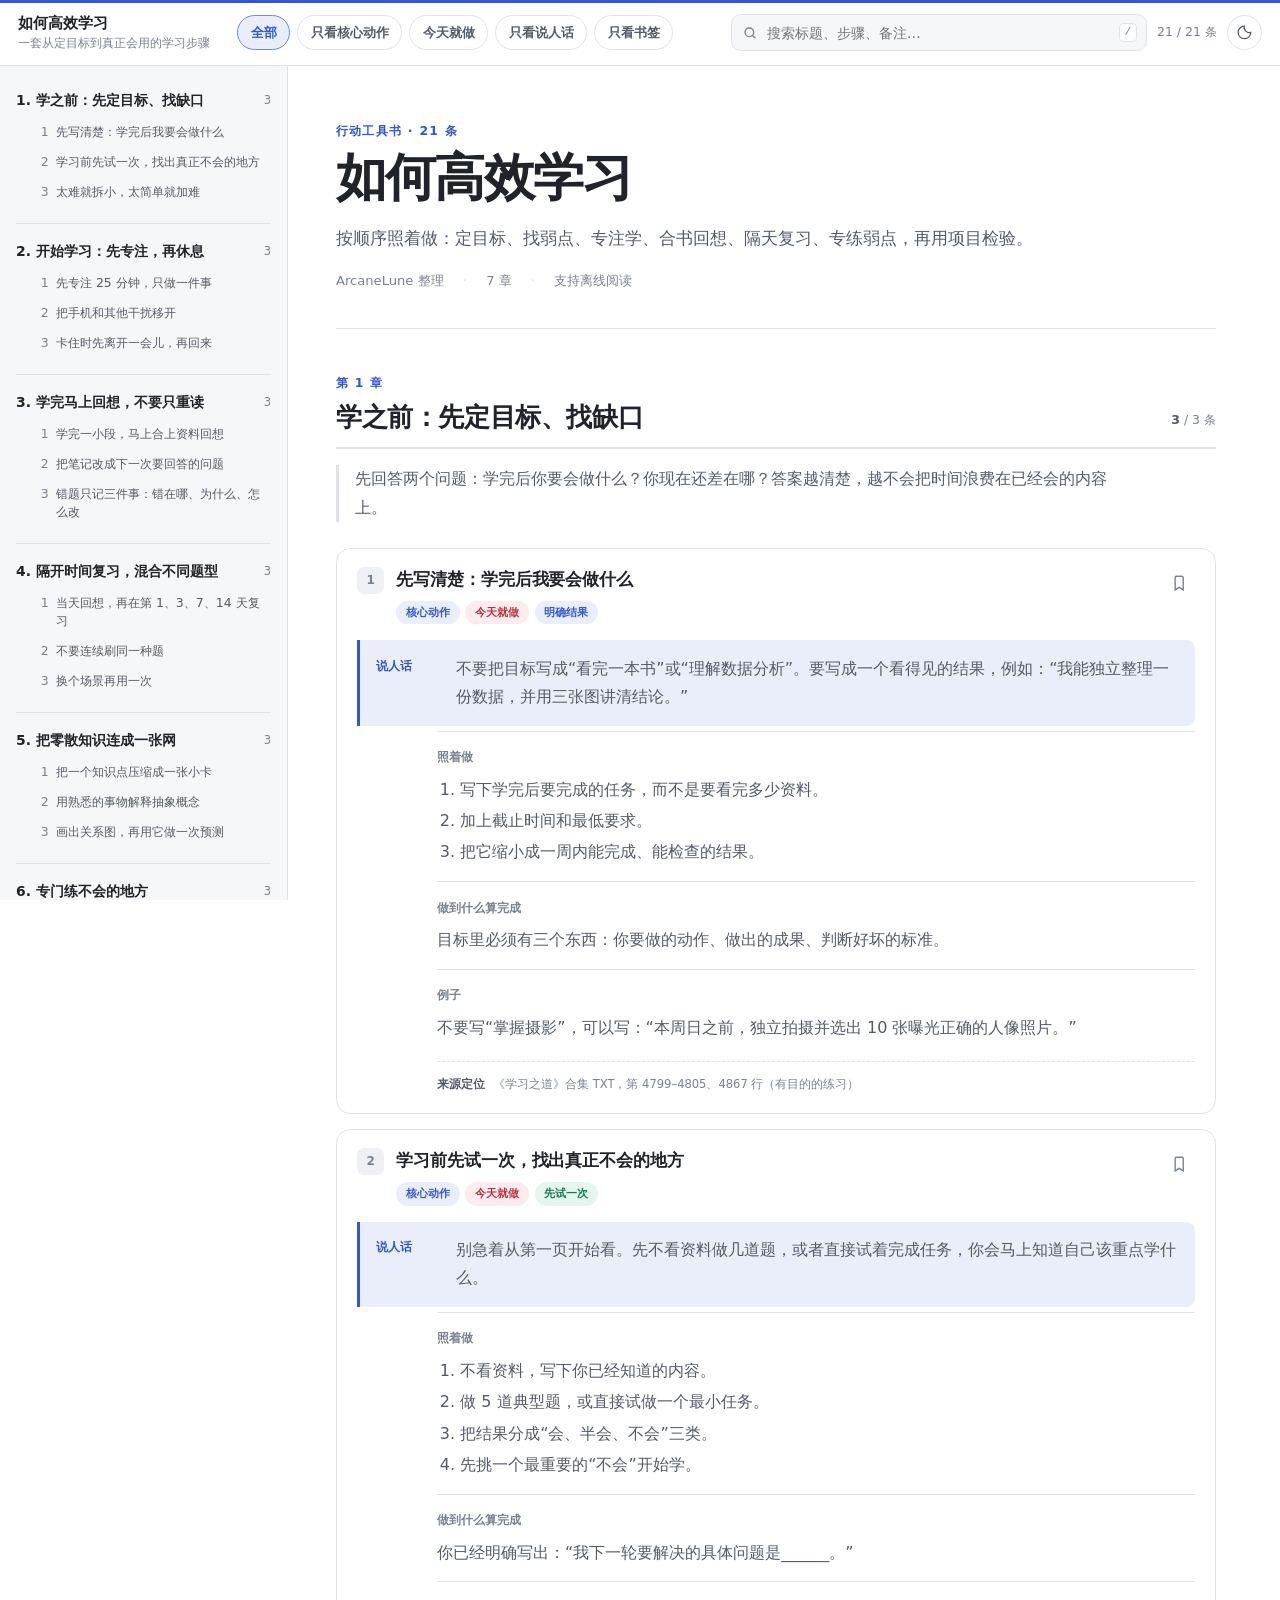
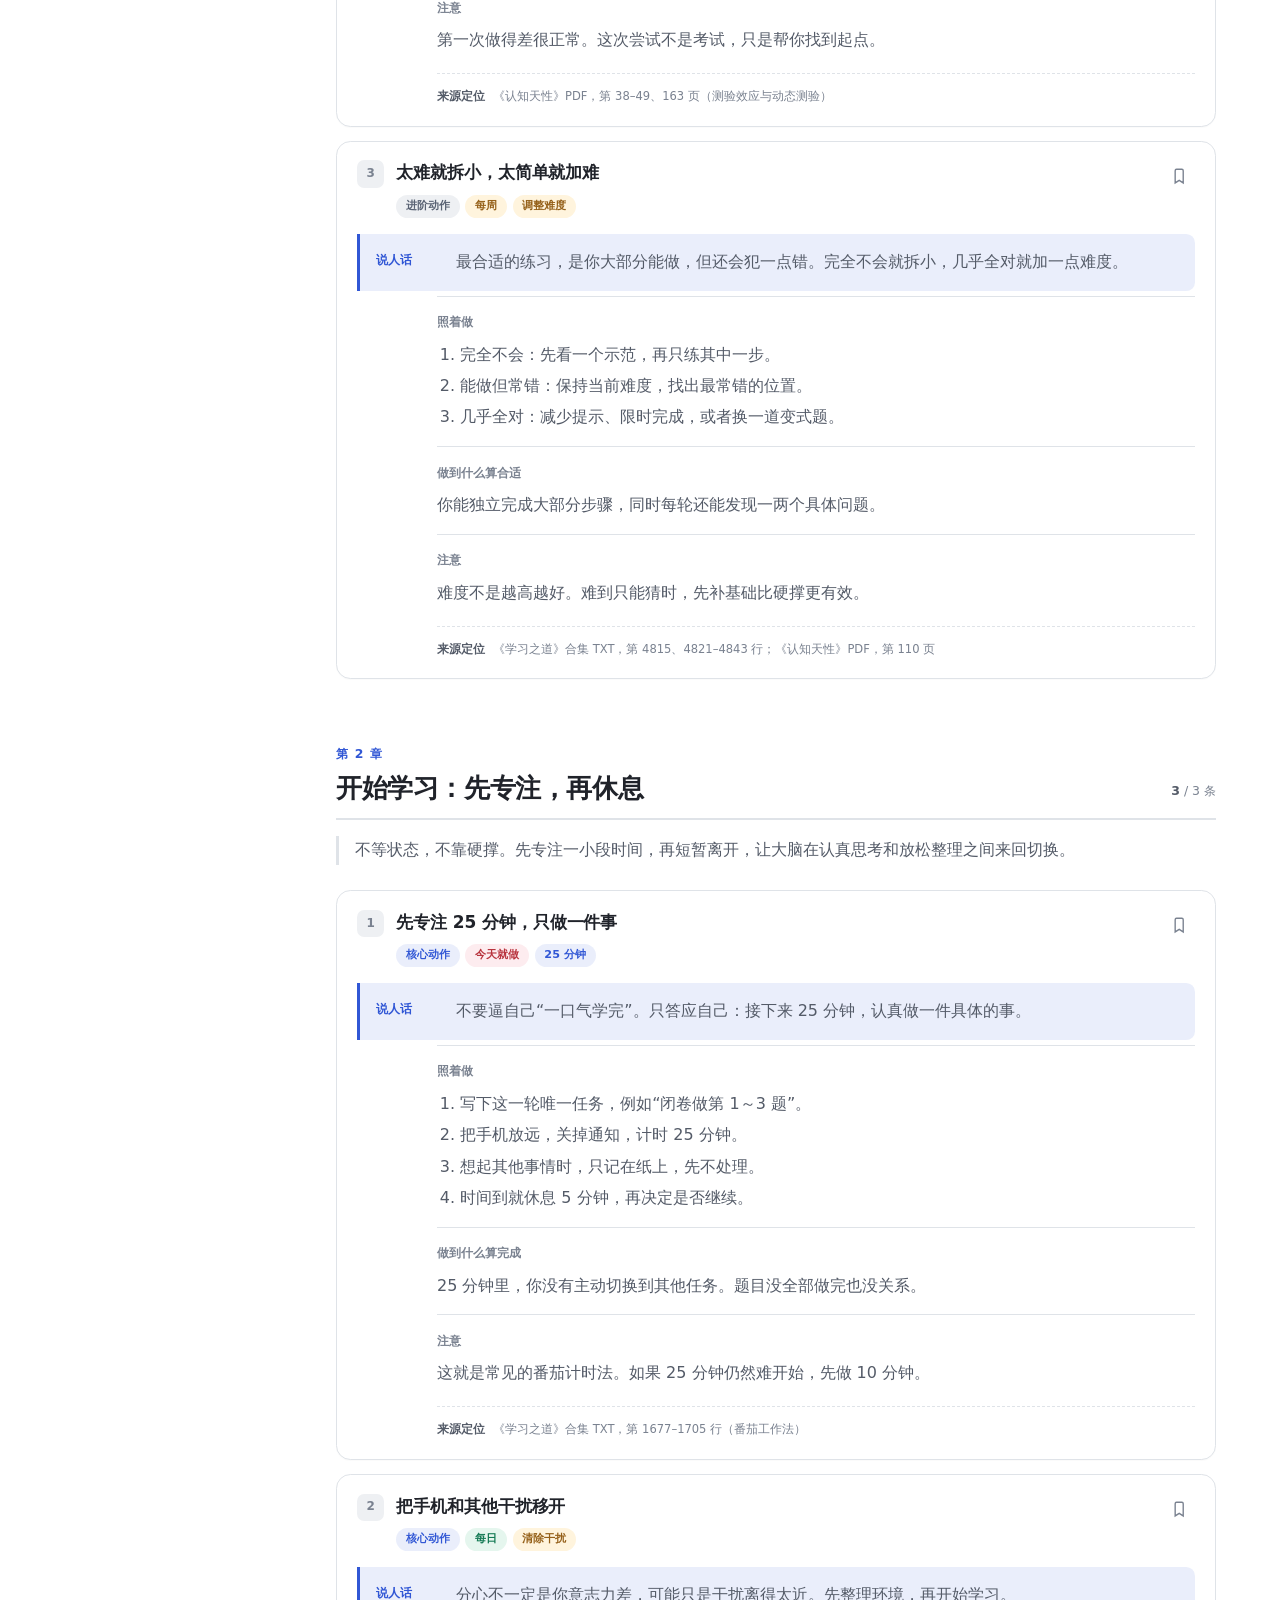
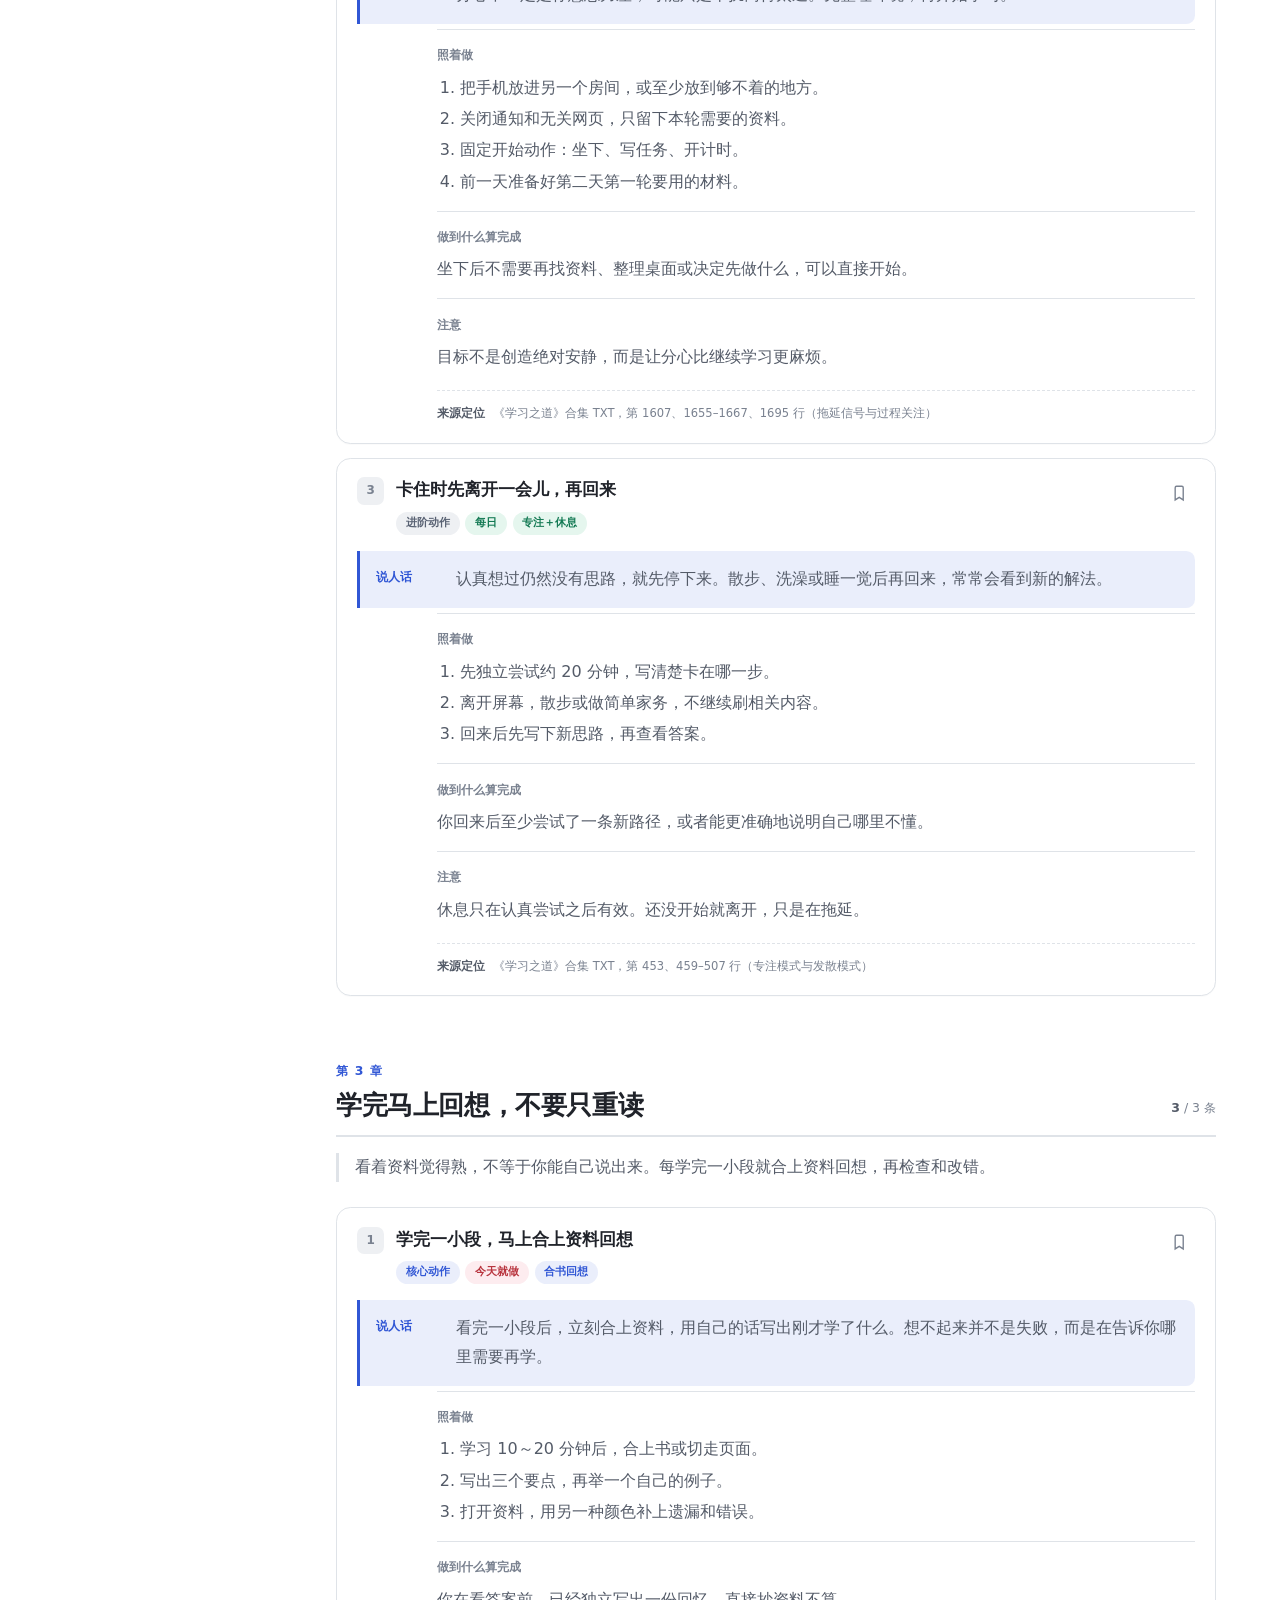
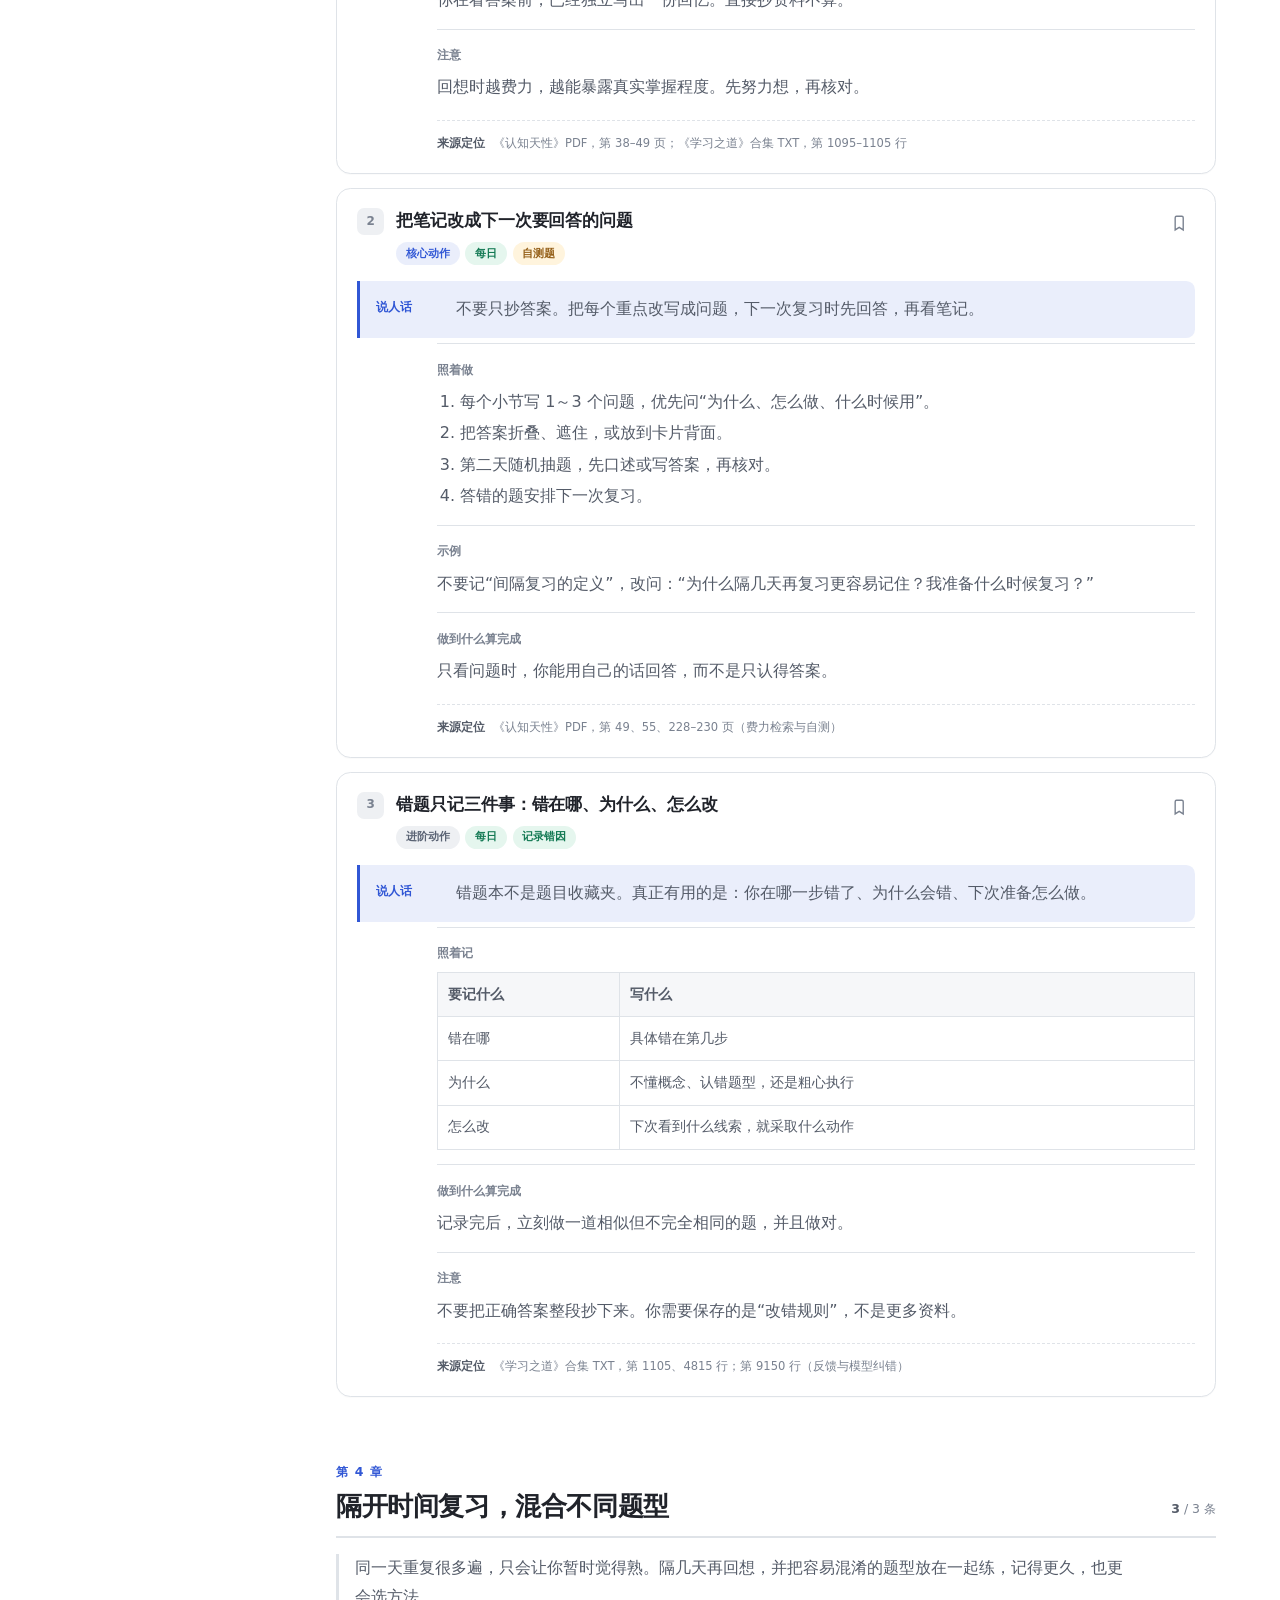
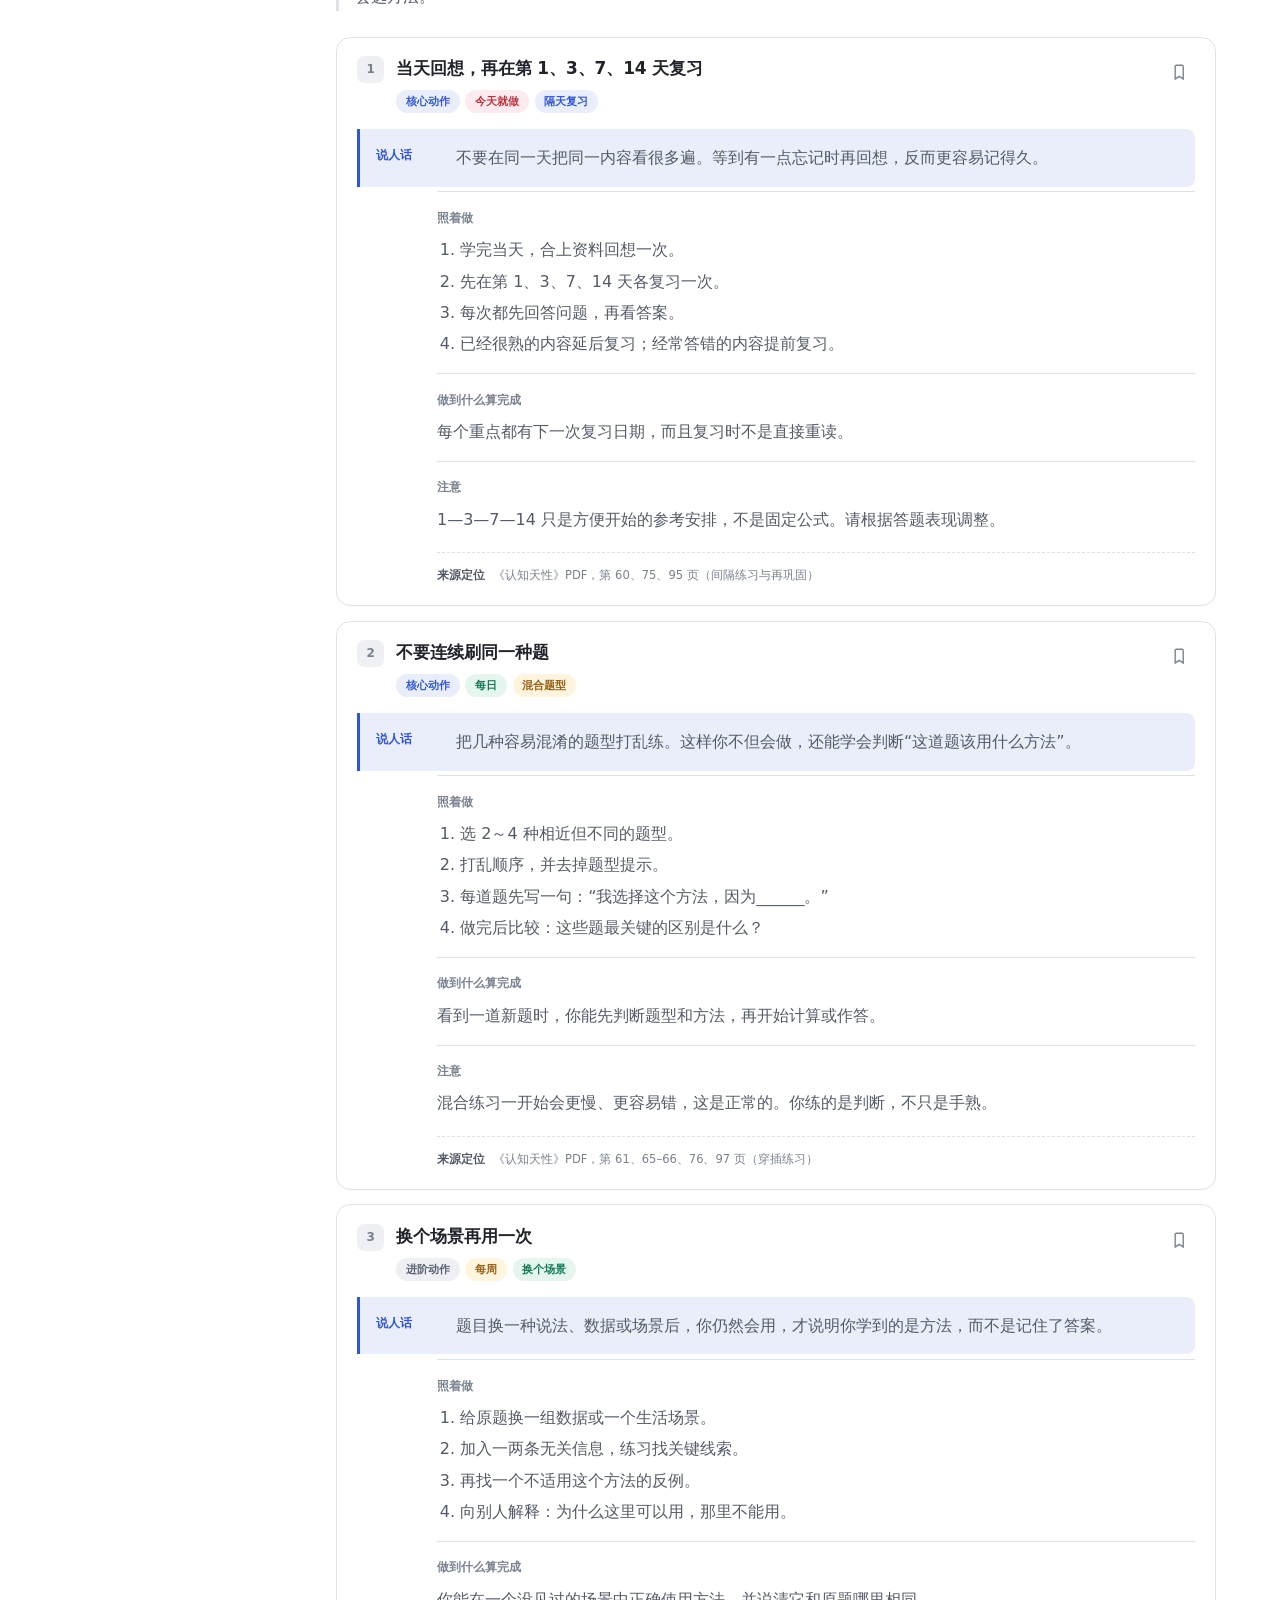
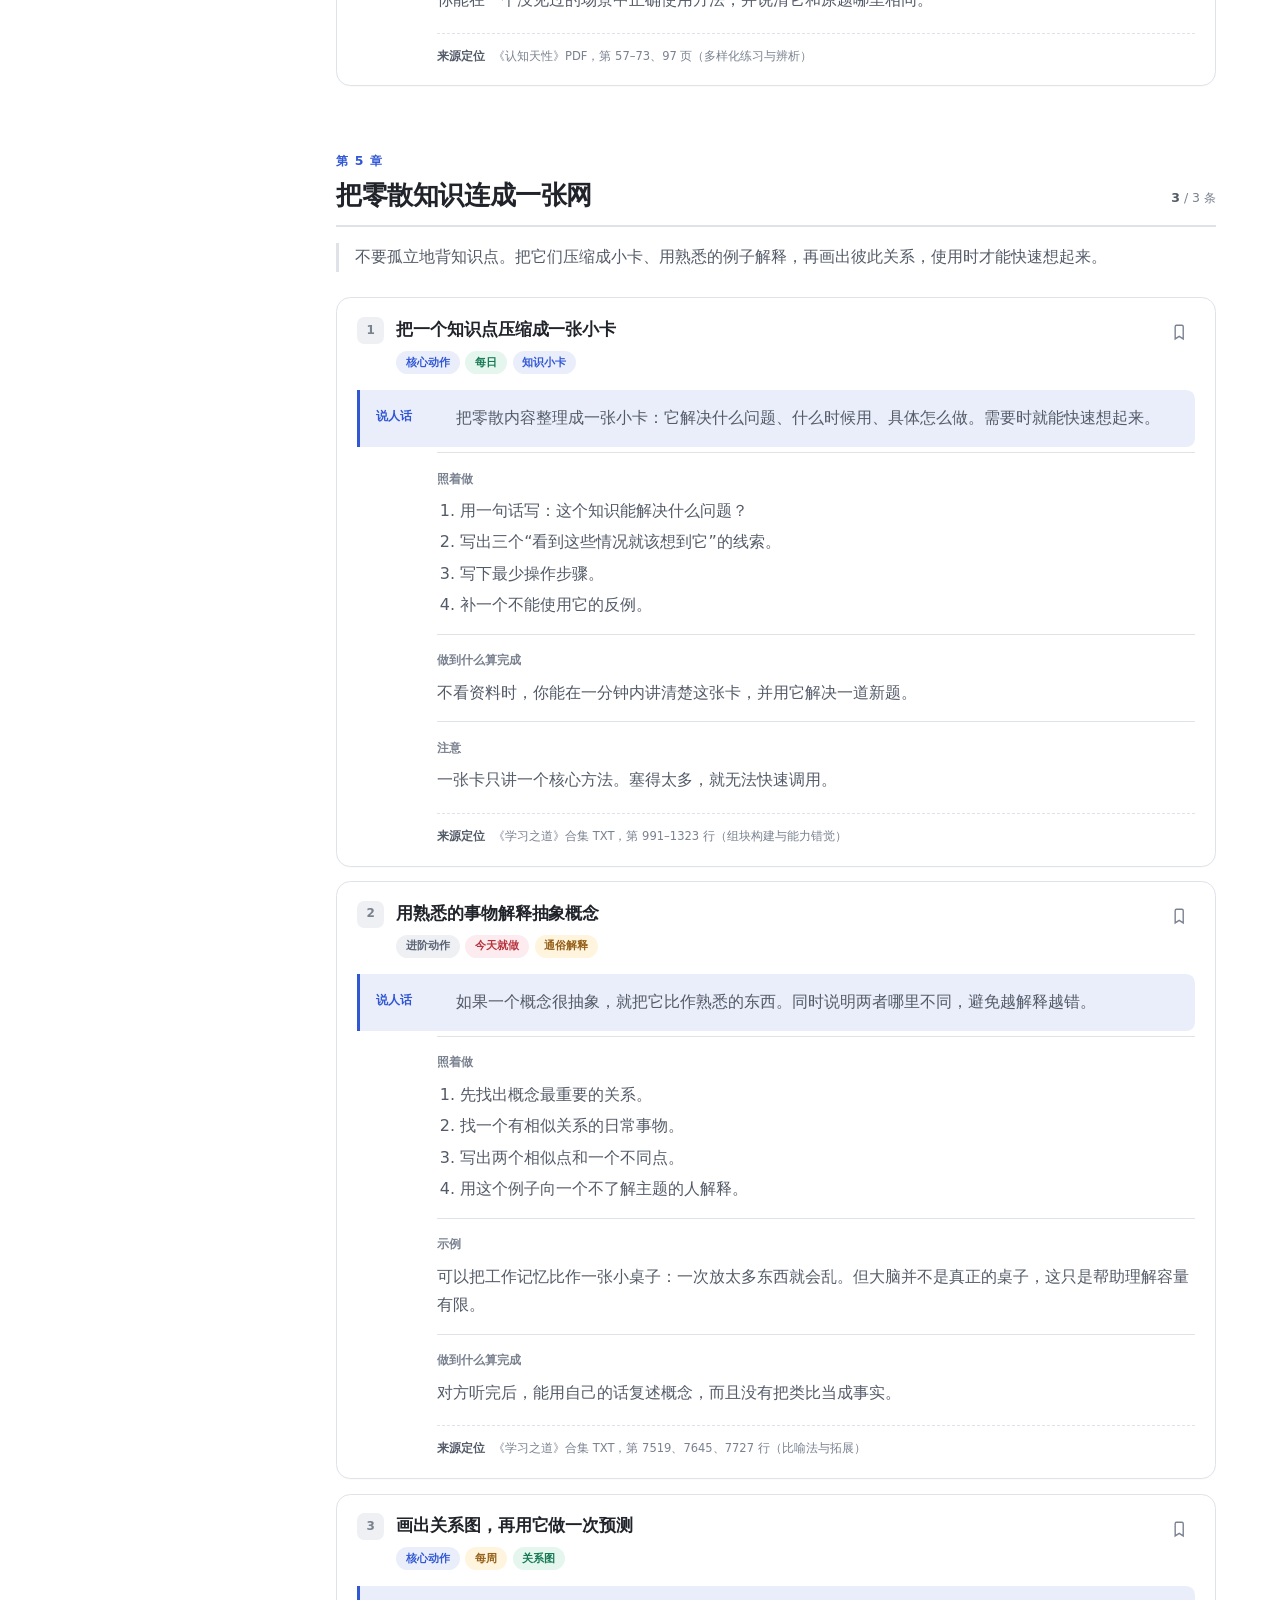
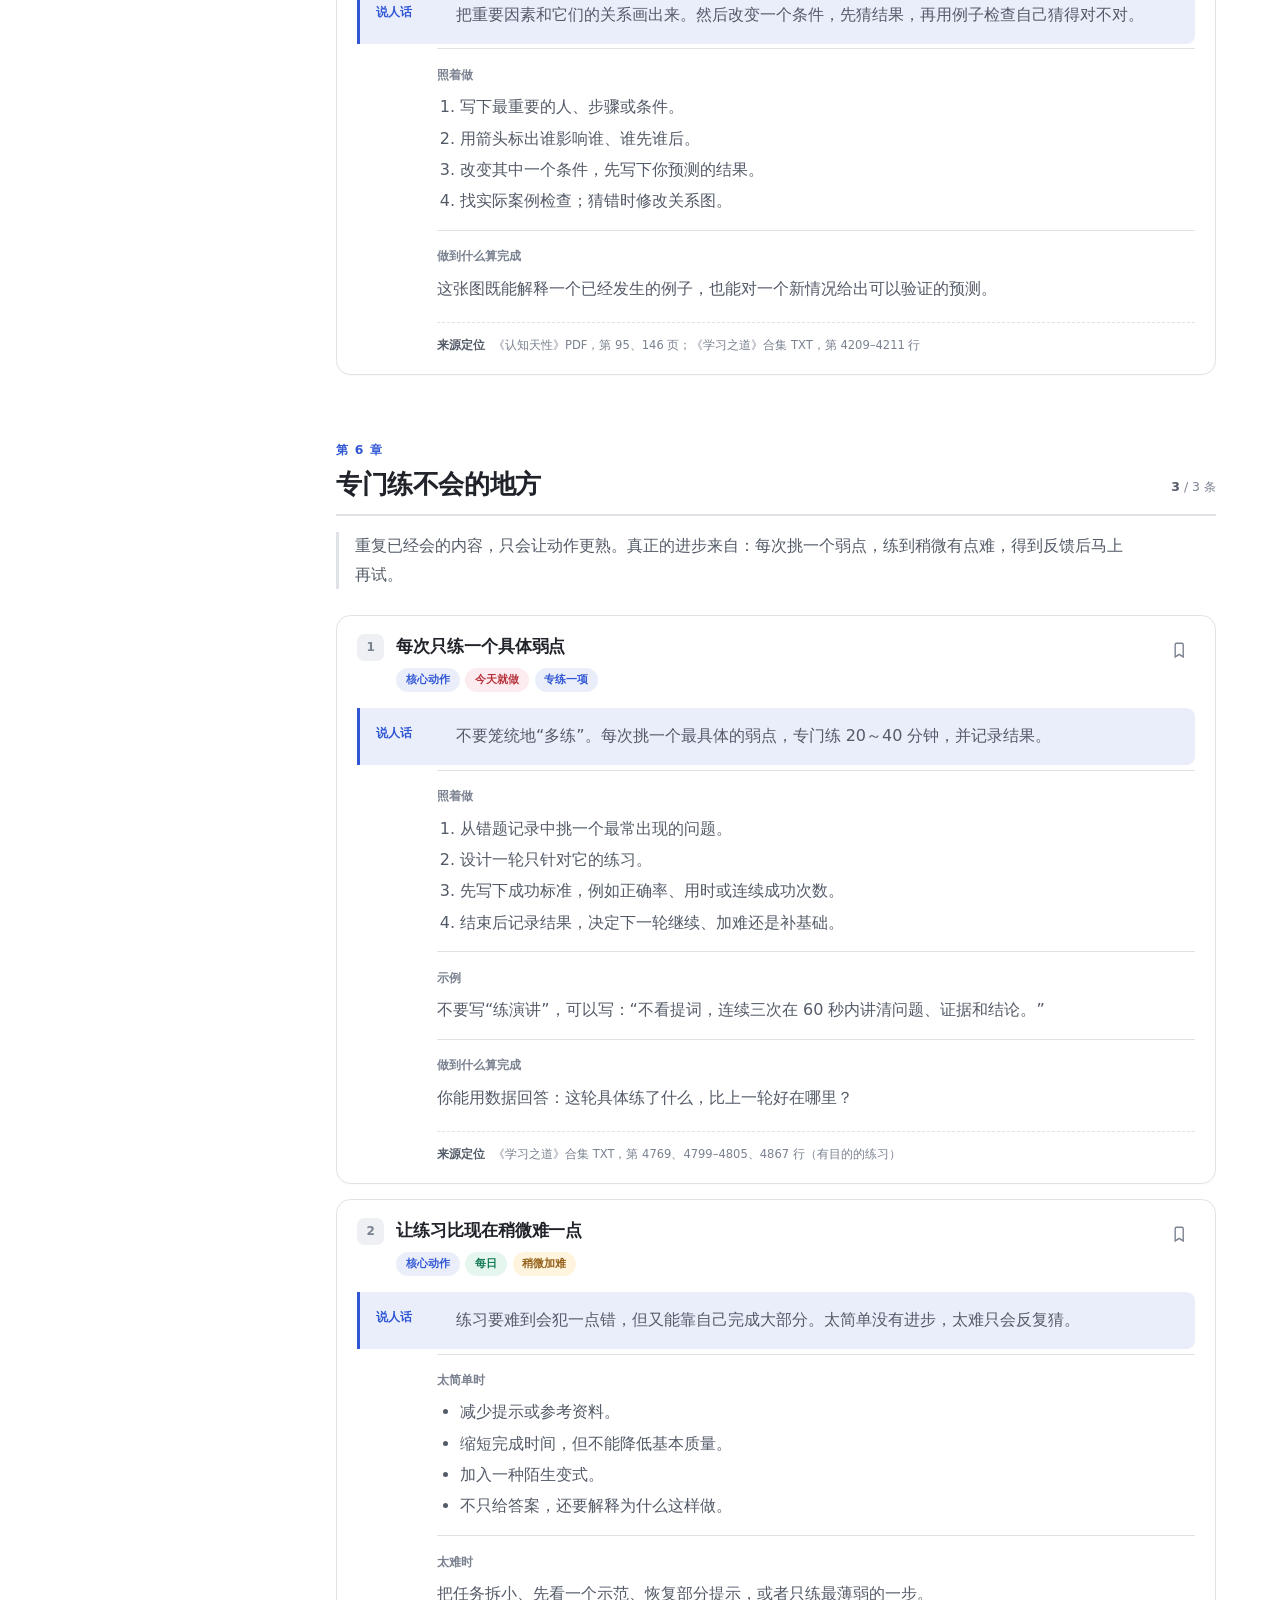
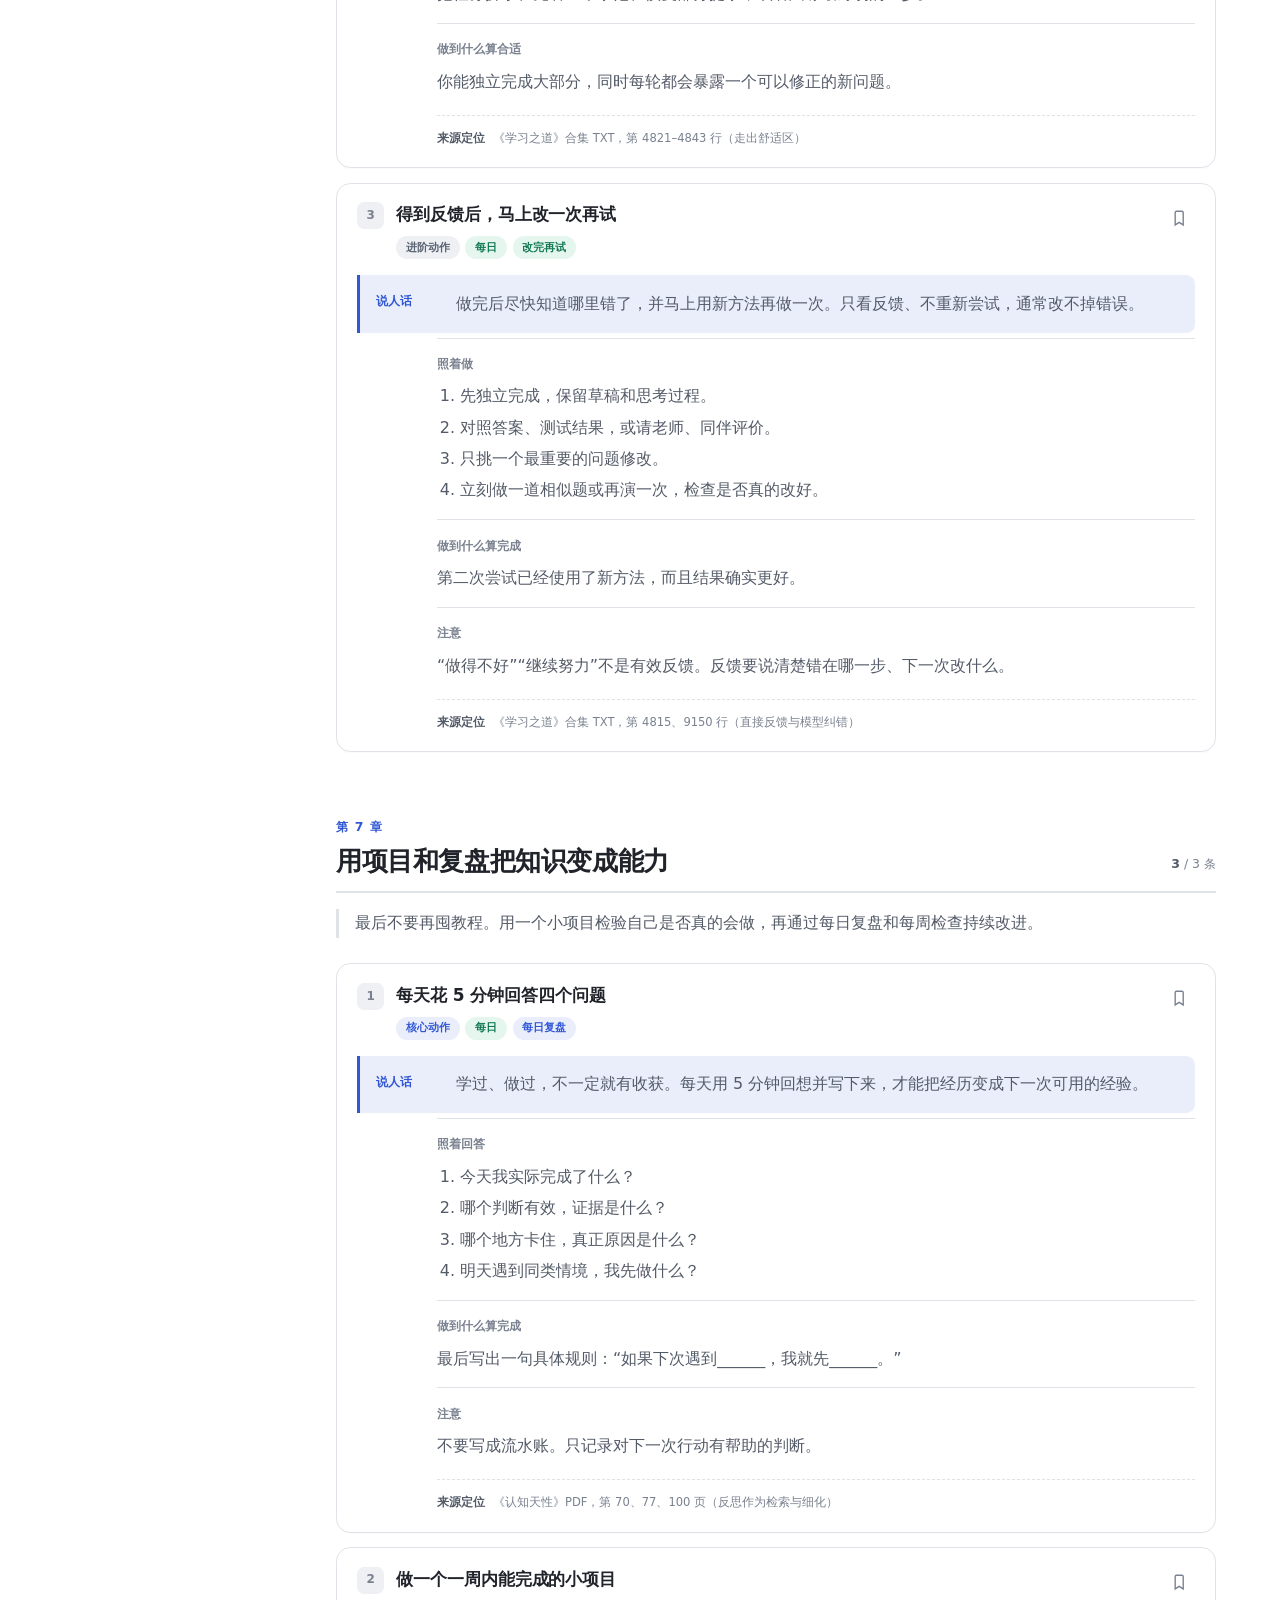
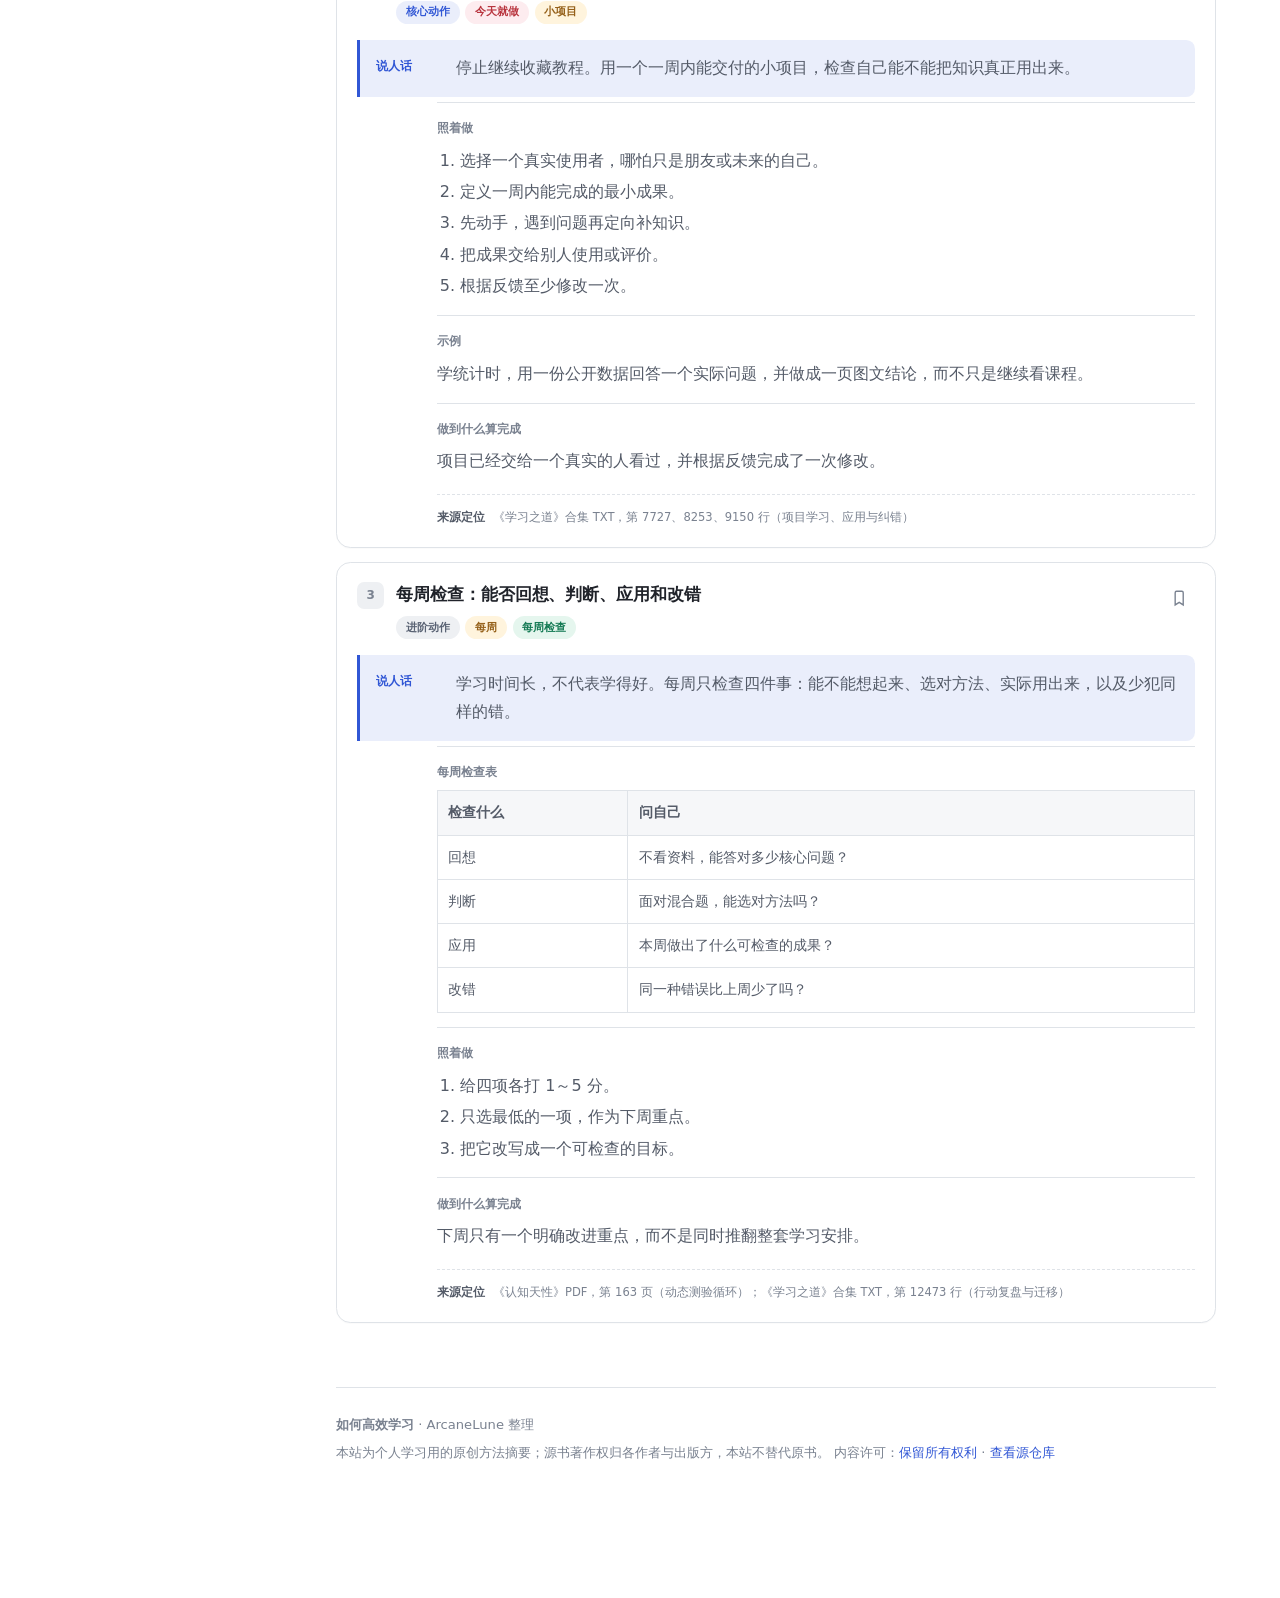
==== commit 3eb776b1: "content: make the learning guide clearer and easier to follow" ====
--- a/download/learn-smarter.html
+++ b/download/learn-smarter.html
@@ -7,15 +7,15 @@
     <link rel="icon" type="image/svg+xml" href="[data-uri]" />
     
     <title>如何高效学习 · 在线阅读</title>
-    <meta name="description" content="综合认知科学、整体性学习、刻意练习与行动学习方法，整理成 21 个可立即执行的学习动作。" />
+    <meta name="description" content="按顺序照着做：定目标、找弱点、专注学、合书回想、隔天复习、专练弱点，再用项目检验。" />
     <meta name="author" content="ArcaneLune 整理" />
     <meta name="theme-color" content="#2563a8" />
     <link rel="canonical" href="https://arcanelune.github.io/learn-smarter/" />
     <meta property="og:type" content="book" />
     <meta property="og:title" content="如何高效学习" />
-    <meta property="og:description" content="综合认知科学、整体性学习、刻意练习与行动学习方法，整理成 21 个可立即执行的学习动作。" />
+    <meta property="og:description" content="按顺序照着做：定目标、找弱点、专注学、合书回想、隔天复习、专练弱点，再用项目检验。" />
     <meta property="og:url" content="https://arcanelune.github.io/learn-smarter/" />
-    <script type="application/ld+json">{"@context":"https://schema.org","@type":"Book","name":"如何高效学习","description":"综合认知科学、整体性学习、刻意练习与行动学习方法，整理成 21 个可立即执行的学习动作。","author":{"@type":"Organization","name":"ArcaneLune 整理"},"inLanguage":"zh-CN","url":"https://arcanelune.github.io/learn-smarter/","license":"https://github.com/ArcaneLune/action-book-reader"}</script>
+    <script type="application/ld+json">{"@context":"https://schema.org","@type":"Book","name":"如何高效学习","description":"按顺序照着做：定目标、找弱点、专注学、合书回想、隔天复习、专练弱点，再用项目检验。","author":{"@type":"Organization","name":"ArcaneLune 整理"},"inLanguage":"zh-CN","url":"https://arcanelune.github.io/learn-smarter/","license":"https://github.com/ArcaneLune/action-book-reader"}</script>
     <style>:root{--brand:#2563a8;--brand-dark:#8fc5ff;--accent:#e07a2f}</style>
     <script>(function(){try{var t=localStorage.getItem('book:learn-smarter:theme');if(t==='dark'||(!t&&matchMedia('(prefers-color-scheme:dark)').matches))document.documentElement.dataset.theme='dark'}catch(e){}})();</script>
     <script type="module">(function(){const o=document.createElement("link").relList;if(o&&o.supports&&o.supports("modulepreload"))return;for(const t of document.querySelectorAll('link[rel="modulepreload"]'))c(t);new MutationObserver(t=>{for(const n of t)if(n.type==="childList")for(const s of n.addedNodes)s.tagName==="LINK"&&s.rel==="modulepreload"&&c(s)}).observe(document,{childList:!0,subtree:!0});function r(t){const n={};return t.integrity&&(n.integrity=t.integrity),t.referrerPolicy&&(n.referrerPolicy=t.referrerPolicy),t.crossOrigin==="use-credentials"?n.credentials="include":t.crossOrigin==="anonymous"?n.credentials="omit":n.credentials="same-origin",n}function c(t){if(t.ep)return;t.ep=!0;const n=r(t);fetch(t.href,n)}})();const $=document.querySelector(".reader-shell"),E=$.dataset.bookId,m=[...document.querySelectorAll(".entry-card")],B=[...document.querySelectorAll(".book-chapter")],a=document.querySelector("#searchInput"),A=document.querySelector("#resultCount"),F=document.querySelector("#emptyState"),x=[...document.querySelectorAll(".filter-button")],R=document.querySelector("#themeButton"),C=document.querySelector("#backToTop"),k=document.querySelector("#chapterJump"),J=document.querySelector("#topbar"),T=document.querySelector("#progressBar"),L=document.querySelector("#continueWrap"),P=document.querySelector("#continueButton"),M=document.querySelector("#dismissContinue"),N=`book:${E}:bookmarks`,O=`book:${E}:progress`,V=`book:${E}:theme`;let f="all",b=null,h=W(N),I=0,g=!1,v=!1;function W(e){try{const o=JSON.parse(localStorage.getItem(e)??"[]");return new Set(Array.isArray(o)?o.filter(r=>typeof r=="string"):[])}catch{return new Set}}function K(){try{localStorage.setItem(N,JSON.stringify([...h]))}catch{}}function _(e){const o=[...e.querySelectorAll("mark.search-mark")];for(const r of o)r.replaceWith(document.createTextNode(r.textContent??""));o.length&&e instanceof Node&&e.normalize()}function z(e,o){for(const r of o){const c=document.createTreeWalker(e,NodeFilter.SHOW_TEXT,{acceptNode(n){const s=n.parentElement;return!n.nodeValue?.trim()||!s||s.closest("script,style,mark,a,button,kbd")?NodeFilter.FILTER_REJECT:n.nodeValue.toLocaleLowerCase().includes(r)?NodeFilter.FILTER_ACCEPT:NodeFilter.FILTER_REJECT}}),t=[];for(;c.nextNode();)t.push(c.currentNode);for(const n of t){const s=n.nodeValue??"",p=s.toLocaleLowerCase(),u=document.createDocumentFragment();let l=0,d=p.indexOf(r);for(;d>=0;){u.append(s.slice(l,d));const S=document.createElement("mark");S.className="search-mark",S.textContent=s.slice(d,d+r.length),u.append(S),l=d+r.length,d=p.indexOf(r,l)}u.append(s.slice(l)),n.replaceWith(u)}}}function D(e,o){if(f==="bookmarks"&&!h.has(e.dataset.entryId))return!1;if(f==="badge"&&b)try{if(JSON.parse(e.dataset.badges??"{}")[b.key]!==b.value)return!1}catch{return!1}const r=(e.textContent??"").toLocaleLowerCase();return o.every(c=>r.includes(c))}function y(){_(document.querySelector(".book-main"));const e=a.value.trim().toLocaleLowerCase().split(/\s+/).filter(Boolean);let o=0;for(const t of m){const n=D(t,e);t.hidden=!n,n&&(o+=1,e.length&&z(t,e))}for(const t of B){const n=[...t.querySelectorAll(".entry-card")],s=n.filter(l=>!l.hidden).length;t.hidden=s===0,t.querySelector(".chapter-visible").textContent=String(s);const p=document.querySelector(`[data-toc-chapter="${t.id}"]`);p&&(p.hidden=s===0);for(const l of n){const d=document.querySelector(`[data-toc-entry="${l.id}"]`);d&&(d.hidden=l.hidden)}const u=k.querySelector(`option[value="${t.id}"]`);u&&(u.disabled=s===0)}document.body.classList.toggle("plain-mode",f==="plain"),A.textContent=`${o} / ${m.length} 条`,F.hidden=o!==0;const r=new URLSearchParams(location.search);a.value.trim()?r.set("q",a.value.trim()):r.delete("q");const c=r.toString();history.replaceState(history.state,"",`${location.pathname}${c?`?${c}`:""}${location.hash}`)}function H(e){f=e.dataset.mode??"all",b=f==="badge"?{key:e.dataset.filterKey,value:e.dataset.filterValue}:null;for(const o of x){const r=o===e;o.classList.toggle("is-active",r),o.setAttribute("aria-pressed",String(r))}y()}for(const e of x)e.addEventListener("click",()=>H(e));a.addEventListener("input",()=>{window.clearTimeout(I),I=window.setTimeout(y,90)});for(const e of m){const o=e.dataset.entryId,r=e.querySelector(".bookmark-button"),c=()=>{const t=h.has(o);r.classList.toggle("is-saved",t),r.setAttribute("aria-pressed",String(t)),r.title=t?"取消收藏":"收藏"};c(),r.addEventListener("click",()=>{h.has(o)?h.delete(o):h.add(o),K(),c(),f==="bookmarks"&&y()})}R.addEventListener("click",()=>{const e=document.documentElement.dataset.theme==="dark";document.documentElement.dataset.theme=e?"light":"dark";try{localStorage.setItem(V,e?"light":"dark")}catch{}});k.addEventListener("change",()=>document.getElementById(k.value)?.scrollIntoView({behavior:"smooth"}));C.addEventListener("click",()=>window.scrollTo({top:0,behavior:"smooth"}));document.addEventListener("keydown",e=>{e.key==="/"&&document.activeElement!==a&&!document.activeElement?.matches("input,textarea,select")&&(e.preventDefault(),a.focus()),e.key==="Escape"&&document.activeElement===a&&(a.value="",y(),a.blur())});function w(){document.documentElement.style.setProperty("--topbar-height",`${Math.round(J.getBoundingClientRect().height)}px`)}function U(){const e=window.scrollY,o=g?e>180:e>360;o!==g&&(g=o,document.body.classList.toggle("compact",g),w()),C.classList.toggle("is-visible",e>800)}window.addEventListener("scroll",()=>{v||(v=!0,requestAnimationFrame(()=>{v=!1,U()}))},{passive:!0});window.addEventListener("resize",w);w();const G=[...document.querySelectorAll("[data-toc-entry]")],Q=new IntersectionObserver(e=>{const o=e.filter(t=>t.isIntersecting).sort((t,n)=>t.boundingClientRect.top-n.boundingClientRect.top)[0];if(!o)return;const r=o.target;for(const t of G)t.classList.toggle("is-current",t.dataset.tocEntry===r.id);const c=r.closest(".book-chapter");c&&(k.value=c.id)},{rootMargin:"-20% 0px -65% 0px",threshold:0});m.forEach(e=>Q.observe(e));let i=null;try{i=JSON.parse(localStorage.getItem(O)??"null")}catch{i=null}i&&document.getElementById(i.lastId)&&!location.hash&&(L.hidden=!1);const X=new IntersectionObserver(e=>{for(const o of e){if(!o.isIntersecting)continue;const r=o.target,c=Number(r.dataset.entryIndex??0),t={lastId:r.id,maxIndex:Math.max(i?.maxIndex??0,c)};i=t,T.style.width=`${(t.maxIndex+1)/m.length*100}%`;try{localStorage.setItem(O,JSON.stringify(t))}catch{}}},{rootMargin:"-15% 0px -70% 0px",threshold:0});m.forEach(e=>X.observe(e));i&&(T.style.width=`${(i.maxIndex+1)/m.length*100}%`);P.addEventListener("click",()=>{i&&document.getElementById(i.lastId)?.scrollIntoView({behavior:"smooth"}),L.hidden=!0});M.addEventListener("click",()=>{L.hidden=!0});const q=new URLSearchParams(location.search).get("q");q&&(a.value=q);y();
@@ -27,8 +27,8 @@
     
     <div class="reading-progress" aria-hidden="true"><i id="progressBar"></i></div>
     <header class="topbar" id="topbar">
-      <a class="book-identity" href="#top" aria-label="返回本书顶部"><strong>如何高效学习</strong><span>从“看懂了”到“真正会用”的行动手册</span></a>
-      <select class="chapter-jump" id="chapterJump" aria-label="跳转到章节"><option value="chapter-diagnose">1. 先定义“学会”</option><option value="chapter-focus">2. 启动专注，并让大脑换挡</option><option value="chapter-retrieve">3. 用主动提取替代反复阅读</option><option value="chapter-space">4. 拉开间隔，混合练习</option><option value="chapter-model">5. 把零散知识组织成模型</option><option value="chapter-practice">6. 把练习变成刻意改进</option><option value="chapter-transfer">7. 用复盘和项目完成迁移</option></select>
+      <a class="book-identity" href="#top" aria-label="返回本书顶部"><strong>如何高效学习</strong><span>一套从定目标到真正会用的学习步骤</span></a>
+      <select class="chapter-jump" id="chapterJump" aria-label="跳转到章节"><option value="chapter-diagnose">1. 学之前：先定目标、找缺口</option><option value="chapter-focus">2. 开始学习：先专注，再休息</option><option value="chapter-retrieve">3. 学完马上回想，不要只重读</option><option value="chapter-space">4. 隔开时间复习，混合不同题型</option><option value="chapter-model">5. 把零散知识连成一张网</option><option value="chapter-practice">6. 专门练不会的地方</option><option value="chapter-transfer">7. 用项目和复盘把知识变成能力</option></select>
       <div class="toolbar" role="group" aria-label="阅读筛选">
         <button class="filter-button is-active" type="button" data-mode="all" aria-pressed="true">全部</button>
         
@@ -52,62 +52,62 @@
     <div class="reader-shell" id="top" data-book-id="learn-smarter">
       <aside class="sidebar" aria-label="全书目录">
     <section class="toc-group" data-toc-chapter="chapter-diagnose">
-      <div class="toc-heading"><a href="#chapter-diagnose">1. 先定义“学会”</a><span>3</span></div>
+      <div class="toc-heading"><a href="#chapter-diagnose">1. 学之前：先定目标、找缺口</a><span>3</span></div>
       <div class="toc-entries">
-        <a href="#diagnose-outcome" data-toc-entry="diagnose-outcome"><i>1</i><span>把学习目标改写成可演示的结果</span></a><a href="#diagnose-baseline" data-toc-entry="diagnose-baseline"><i>2</i><span>学之前先做一次闭卷基线测试</span></a><a href="#diagnose-ladder" data-toc-entry="diagnose-ladder"><i>3</i><span>为难点搭一条“够得着”的阶梯</span></a>
+        <a href="#diagnose-outcome" data-toc-entry="diagnose-outcome"><i>1</i><span>先写清楚：学完后我要会做什么</span></a><a href="#diagnose-baseline" data-toc-entry="diagnose-baseline"><i>2</i><span>学习前先试一次，找出真正不会的地方</span></a><a href="#diagnose-ladder" data-toc-entry="diagnose-ladder"><i>3</i><span>太难就拆小，太简单就加难</span></a>
       </div>
     </section>
     <section class="toc-group" data-toc-chapter="chapter-focus">
-      <div class="toc-heading"><a href="#chapter-focus">2. 启动专注，并让大脑换挡</a><span>3</span></div>
+      <div class="toc-heading"><a href="#chapter-focus">2. 开始学习：先专注，再休息</a><span>3</span></div>
       <div class="toc-entries">
-        <a href="#focus-sprint" data-toc-entry="focus-sprint"><i>1</i><span>用 25 分钟只做一个动作</span></a><a href="#focus-trigger" data-toc-entry="focus-trigger"><i>2</i><span>改环境，而不是等待意志力</span></a><a href="#focus-diffuse" data-toc-entry="focus-diffuse"><i>3</i><span>卡住时主动切到发散模式</span></a>
+        <a href="#focus-sprint" data-toc-entry="focus-sprint"><i>1</i><span>先专注 25 分钟，只做一件事</span></a><a href="#focus-trigger" data-toc-entry="focus-trigger"><i>2</i><span>把手机和其他干扰移开</span></a><a href="#focus-diffuse" data-toc-entry="focus-diffuse"><i>3</i><span>卡住时先离开一会儿，再回来</span></a>
       </div>
     </section>
     <section class="toc-group" data-toc-chapter="chapter-retrieve">
-      <div class="toc-heading"><a href="#chapter-retrieve">3. 用主动提取替代反复阅读</a><span>3</span></div>
+      <div class="toc-heading"><a href="#chapter-retrieve">3. 学完马上回想，不要只重读</a><span>3</span></div>
       <div class="toc-entries">
-        <a href="#retrieve-blank" data-toc-entry="retrieve-blank"><i>1</i><span>合上资料，写一张空白回忆纸</span></a><a href="#retrieve-question" data-toc-entry="retrieve-question"><i>2</i><span>把标题和笔记改写成问题</span></a><a href="#retrieve-feedback" data-toc-entry="retrieve-feedback"><i>3</i><span>建一份只记录模式的错题账</span></a>
+        <a href="#retrieve-blank" data-toc-entry="retrieve-blank"><i>1</i><span>学完一小段，马上合上资料回想</span></a><a href="#retrieve-question" data-toc-entry="retrieve-question"><i>2</i><span>把笔记改成下一次要回答的问题</span></a><a href="#retrieve-feedback" data-toc-entry="retrieve-feedback"><i>3</i><span>错题只记三件事：错在哪、为什么、怎么改</span></a>
       </div>
     </section>
     <section class="toc-group" data-toc-chapter="chapter-space">
-      <div class="toc-heading"><a href="#chapter-space">4. 拉开间隔，混合练习</a><span>3</span></div>
+      <div class="toc-heading"><a href="#chapter-space">4. 隔开时间复习，混合不同题型</a><span>3</span></div>
       <div class="toc-entries">
-        <a href="#space-spacing" data-toc-entry="space-spacing"><i>1</i><span>用 1—3—7—14 天作为复习起点</span></a><a href="#space-interleave" data-toc-entry="space-interleave"><i>2</i><span>在相近题型之间穿插切换</span></a><a href="#space-variation" data-toc-entry="space-variation"><i>3</i><span>用变式检验知识能否迁移</span></a>
+        <a href="#space-spacing" data-toc-entry="space-spacing"><i>1</i><span>当天回想，再在第 1、3、7、14 天复习</span></a><a href="#space-interleave" data-toc-entry="space-interleave"><i>2</i><span>不要连续刷同一种题</span></a><a href="#space-variation" data-toc-entry="space-variation"><i>3</i><span>换个场景再用一次</span></a>
       </div>
     </section>
     <section class="toc-group" data-toc-chapter="chapter-model">
-      <div class="toc-heading"><a href="#chapter-model">5. 把零散知识组织成模型</a><span>3</span></div>
+      <div class="toc-heading"><a href="#chapter-model">5. 把零散知识连成一张网</a><span>3</span></div>
       <div class="toc-entries">
-        <a href="#model-chunk" data-toc-entry="model-chunk"><i>1</i><span>为一个知识组块建立三层结构</span></a><a href="#model-analogy" data-toc-entry="model-analogy"><i>2</i><span>用类比解释，再检查类比的边界</span></a><a href="#model-mental-model" data-toc-entry="model-mental-model"><i>3</i><span>画一张能做预测的心智模型</span></a>
+        <a href="#model-chunk" data-toc-entry="model-chunk"><i>1</i><span>把一个知识点压缩成一张小卡</span></a><a href="#model-analogy" data-toc-entry="model-analogy"><i>2</i><span>用熟悉的事物解释抽象概念</span></a><a href="#model-mental-model" data-toc-entry="model-mental-model"><i>3</i><span>画出关系图，再用它做一次预测</span></a>
       </div>
     </section>
     <section class="toc-group" data-toc-chapter="chapter-practice">
-      <div class="toc-heading"><a href="#chapter-practice">6. 把练习变成刻意改进</a><span>3</span></div>
+      <div class="toc-heading"><a href="#chapter-practice">6. 专门练不会的地方</a><span>3</span></div>
       <div class="toc-entries">
-        <a href="#practice-target" data-toc-entry="practice-target"><i>1</i><span>每轮只改一个可测指标</span></a><a href="#practice-stretch" data-toc-entry="practice-stretch"><i>2</i><span>在舒适区外只迈半步</span></a><a href="#practice-loop" data-toc-entry="practice-loop"><i>3</i><span>建立“尝试—反馈—修正—再试”闭环</span></a>
+        <a href="#practice-target" data-toc-entry="practice-target"><i>1</i><span>每次只练一个具体弱点</span></a><a href="#practice-stretch" data-toc-entry="practice-stretch"><i>2</i><span>让练习比现在稍微难一点</span></a><a href="#practice-loop" data-toc-entry="practice-loop"><i>3</i><span>得到反馈后，马上改一次再试</span></a>
       </div>
     </section>
     <section class="toc-group" data-toc-chapter="chapter-transfer">
-      <div class="toc-heading"><a href="#chapter-transfer">7. 用复盘和项目完成迁移</a><span>3</span></div>
+      <div class="toc-heading"><a href="#chapter-transfer">7. 用项目和复盘把知识变成能力</a><span>3</span></div>
       <div class="toc-entries">
-        <a href="#transfer-reflect" data-toc-entry="transfer-reflect"><i>1</i><span>每天做一次五分钟反思</span></a><a href="#transfer-project" data-toc-entry="transfer-project"><i>2</i><span>用一个最小项目逼知识落地</span></a><a href="#transfer-dashboard" data-toc-entry="transfer-dashboard"><i>3</i><span>每周只看四个学习指标</span></a>
+        <a href="#transfer-reflect" data-toc-entry="transfer-reflect"><i>1</i><span>每天花 5 分钟回答四个问题</span></a><a href="#transfer-project" data-toc-entry="transfer-project"><i>2</i><span>做一个一周内能完成的小项目</span></a><a href="#transfer-dashboard" data-toc-entry="transfer-dashboard"><i>3</i><span>每周检查：能否回想、判断、应用和改错</span></a>
       </div>
     </section></aside>
       <main class="book-main">
         <header class="book-opening">
           <span class="eyebrow">行动工具书 · 21 条</span>
           <h1>如何高效学习</h1>
-          <p>综合认知科学、整体性学习、刻意练习与行动学习方法，整理成 21 个可立即执行的学习动作。</p>
+          <p>按顺序照着做：定目标、找弱点、专注学、合书回想、隔天复习、专练弱点，再用项目检验。</p>
           <div class="opening-meta"><span>ArcaneLune 整理</span><span>7 章</span><span>支持离线阅读</span></div>
         </header>
         <noscript><p class="noscript">正文可以直接阅读；搜索、筛选、书签和阅读进度需要启用 JavaScript。</p></noscript>
         
     <section class="book-chapter" id="chapter-diagnose" data-chapter-id="diagnose">
       <header class="chapter-heading">
-        <div><span class="chapter-kicker">第 1 章</span><h2>先定义“学会”</h2></div>
+        <div><span class="chapter-kicker">第 1 章</span><h2>学之前：先定目标、找缺口</h2></div>
         <span class="chapter-count"><b class="chapter-visible">3</b> / 3 条</span>
       </header>
-      <p class="chapter-intro">高效不是把时间塞满，而是先决定最终要能做什么，再用一次低压力测试找出真正的缺口。</p>
+      <p class="chapter-intro">先回答两个问题：学完后你要会做什么？你现在还差在哪？答案越清楚，越不会把时间浪费在已经会的内容上。</p>
       <div class="entry-list">
   <article class="entry-card" id="diagnose-outcome"
     data-entry-id="diagnose-outcome" data-entry-index="0"
@@ -116,35 +116,35 @@
       <span class="entry-number" aria-hidden="true">1</span>
       <div class="entry-title-wrap">
         <div class="entry-title-line">
-          <h3>把学习目标改写成可演示的结果</h3>
-          <a class="anchor-link" href="#diagnose-outcome" aria-label="复制或打开“把学习目标改写成可演示的结果”的直达链接">#</a>
-        </div>
-        <div class="badges"><span class="badge badge--brand" title="优先级">核心动作</span><span class="badge badge--danger" title="节奏">今天就做</span><span class="badge badge--brand" title="方法">结果定义</span></div>
-      </div>
-      <button class="bookmark-button" type="button" aria-label="收藏“把学习目标改写成可演示的结果”" aria-pressed="false" title="收藏">
-        <svg viewBox="0 0 24 24" aria-hidden="true"><path d="M6.75 4.75A1.75 1.75 0 0 1 8.5 3h7A1.75 1.75 0 0 1 17.25 4.75v16L12 17.4l-5.25 3.35v-16Z"/></svg>
-      </button>
-    </header>
-    <div class="plain-language"><span class="plain-label">说人话</span><div class="prose"><p>不要写“学会数据分析”，要写“能独立清洗一份脏数据，并用三张图解释结论”。能展示、能评分，才知道自己是否真的学会。</p>
-</div></div>
-    <div class="entry-details">
-    <section class="field-block">
-      <h4>操作步骤</h4>
-      <div class="prose"><ol>
-<li>写下最终要完成的真实任务，而不是要看完的资料。</li>
-<li>为结果补上场景、质量标准和截止日期。</li>
-<li>把大目标拆成一周内可以验证的小表现。</li>
-</ol>
-</div>
-    </section>
-    <section class="field-block">
-      <h4>完成标准</h4>
-      <div class="prose"><p>目标中至少包含一个动作词、一个可检查的产物和一个判断好坏的标准。</p>
-</div>
-    </section>
-    <section class="field-block">
-      <h4>常见误区</h4>
-      <div class="prose"><p>“理解、熟悉、掌握”无法直接验收；把它们换成解释、判断、制作、解决或教会别人。</p>
+          <h3>先写清楚：学完后我要会做什么</h3>
+          <a class="anchor-link" href="#diagnose-outcome" aria-label="复制或打开“先写清楚：学完后我要会做什么”的直达链接">#</a>
+        </div>
+        <div class="badges"><span class="badge badge--brand" title="优先级">核心动作</span><span class="badge badge--danger" title="节奏">今天就做</span><span class="badge badge--brand" title="方法">明确结果</span></div>
+      </div>
+      <button class="bookmark-button" type="button" aria-label="收藏“先写清楚：学完后我要会做什么”" aria-pressed="false" title="收藏">
+        <svg viewBox="0 0 24 24" aria-hidden="true"><path d="M6.75 4.75A1.75 1.75 0 0 1 8.5 3h7A1.75 1.75 0 0 1 17.25 4.75v16L12 17.4l-5.25 3.35v-16Z"/></svg>
+      </button>
+    </header>
+    <div class="plain-language"><span class="plain-label">说人话</span><div class="prose"><p>不要把目标写成“看完一本书”或“理解数据分析”。要写成一个看得见的结果，例如：“我能独立整理一份数据，并用三张图讲清结论。”</p>
+</div></div>
+    <div class="entry-details">
+    <section class="field-block">
+      <h4>照着做</h4>
+      <div class="prose"><ol>
+<li>写下学完后要完成的任务，而不是要看完多少资料。</li>
+<li>加上截止时间和最低要求。</li>
+<li>把它缩小成一周内能完成、能检查的结果。</li>
+</ol>
+</div>
+    </section>
+    <section class="field-block">
+      <h4>做到什么算完成</h4>
+      <div class="prose"><p>目标里必须有三个东西：你要做的动作、做出的成果、判断好坏的标准。</p>
+</div>
+    </section>
+    <section class="field-block">
+      <h4>例子</h4>
+      <div class="prose"><p>不要写“掌握摄影”，可以写：“本周日之前，独立拍摄并选出 10 张曝光正确的人像照片。”</p>
 </div>
     </section><div class="entry-source"><span>来源定位</span>《学习之道》合集 TXT，第 4799–4805、4867 行（有目的的练习）</div></div>
   </article>
@@ -155,38 +155,38 @@
       <span class="entry-number" aria-hidden="true">2</span>
       <div class="entry-title-wrap">
         <div class="entry-title-line">
-          <h3>学之前先做一次闭卷基线测试</h3>
-          <a class="anchor-link" href="#diagnose-baseline" aria-label="复制或打开“学之前先做一次闭卷基线测试”的直达链接">#</a>
-        </div>
-        <div class="badges"><span class="badge badge--brand" title="优先级">核心动作</span><span class="badge badge--danger" title="节奏">今天就做</span><span class="badge badge--success" title="方法">基线测试</span></div>
-      </div>
-      <button class="bookmark-button" type="button" aria-label="收藏“学之前先做一次闭卷基线测试”" aria-pressed="false" title="收藏">
-        <svg viewBox="0 0 24 24" aria-hidden="true"><path d="M6.75 4.75A1.75 1.75 0 0 1 8.5 3h7A1.75 1.75 0 0 1 17.25 4.75v16L12 17.4l-5.25 3.35v-16Z"/></svg>
-      </button>
-    </header>
-    <div class="plain-language"><span class="plain-label">说人话</span><div class="prose"><p>先暴露“不知道”，再开始学。基线测试不是为了打分，而是为了把时间集中在真正薄弱的地方。</p>
-</div></div>
-    <div class="entry-details">
-    <section class="field-block">
-      <h4>操作步骤</h4>
-      <div class="prose"><ol>
-<li>不看资料，写下你已经知道的概念、步骤和疑问。</li>
-<li>做 5 道代表性题目，或尝试完成一个最小任务。</li>
-<li>将结果分成“会做、会一点、不会做”三栏。</li>
-<li>本轮只选择一个高价值缺口作为主攻点。</li>
-</ol>
-</div>
-    </section>
-    <section class="field-block">
-      <h4>完成标准</h4>
-      <div class="prose"><p>得到一张带日期的基线记录，并明确下一轮学习要解决的一个具体缺口。</p>
-</div>
-    </section>
-    <aside class="entry-note">
-      <h4>备注</h4>
-      <div class="prose"><p>低分是诊断信息，不是能力判决。基线越真实，后续进步越容易看见。</p>
-</div>
-    </aside><div class="entry-source"><span>来源定位</span>《认知天性》PDF，第 38–49、163 页（测验效应与动态测验）</div></div>
+          <h3>学习前先试一次，找出真正不会的地方</h3>
+          <a class="anchor-link" href="#diagnose-baseline" aria-label="复制或打开“学习前先试一次，找出真正不会的地方”的直达链接">#</a>
+        </div>
+        <div class="badges"><span class="badge badge--brand" title="优先级">核心动作</span><span class="badge badge--danger" title="节奏">今天就做</span><span class="badge badge--success" title="方法">先试一次</span></div>
+      </div>
+      <button class="bookmark-button" type="button" aria-label="收藏“学习前先试一次，找出真正不会的地方”" aria-pressed="false" title="收藏">
+        <svg viewBox="0 0 24 24" aria-hidden="true"><path d="M6.75 4.75A1.75 1.75 0 0 1 8.5 3h7A1.75 1.75 0 0 1 17.25 4.75v16L12 17.4l-5.25 3.35v-16Z"/></svg>
+      </button>
+    </header>
+    <div class="plain-language"><span class="plain-label">说人话</span><div class="prose"><p>别急着从第一页开始看。先不看资料做几道题，或者直接试着完成任务，你会马上知道自己该重点学什么。</p>
+</div></div>
+    <div class="entry-details">
+    <section class="field-block">
+      <h4>照着做</h4>
+      <div class="prose"><ol>
+<li>不看资料，写下你已经知道的内容。</li>
+<li>做 5 道典型题，或直接试做一个最小任务。</li>
+<li>把结果分成“会、半会、不会”三类。</li>
+<li>先挑一个最重要的“不会”开始学。</li>
+</ol>
+</div>
+    </section>
+    <section class="field-block">
+      <h4>做到什么算完成</h4>
+      <div class="prose"><p>你已经明确写出：“我下一轮要解决的具体问题是______。”</p>
+</div>
+    </section>
+    <section class="field-block">
+      <h4>注意</h4>
+      <div class="prose"><p>第一次做得差很正常。这次尝试不是考试，只是帮你找到起点。</p>
+</div>
+    </section><div class="entry-source"><span>来源定位</span>《认知天性》PDF，第 38–49、163 页（测验效应与动态测验）</div></div>
   </article>
   <article class="entry-card" id="diagnose-ladder"
     data-entry-id="diagnose-ladder" data-entry-index="2"
@@ -195,41 +195,45 @@
       <span class="entry-number" aria-hidden="true">3</span>
       <div class="entry-title-wrap">
         <div class="entry-title-line">
-          <h3>为难点搭一条“够得着”的阶梯</h3>
-          <a class="anchor-link" href="#diagnose-ladder" aria-label="复制或打开“为难点搭一条“够得着”的阶梯”的直达链接">#</a>
-        </div>
-        <div class="badges"><span class="badge badge--neutral" title="优先级">进阶动作</span><span class="badge badge--warning" title="节奏">每周</span><span class="badge badge--warning" title="方法">难度阶梯</span></div>
-      </div>
-      <button class="bookmark-button" type="button" aria-label="收藏“为难点搭一条“够得着”的阶梯”" aria-pressed="false" title="收藏">
-        <svg viewBox="0 0 24 24" aria-hidden="true"><path d="M6.75 4.75A1.75 1.75 0 0 1 8.5 3h7A1.75 1.75 0 0 1 17.25 4.75v16L12 17.4l-5.25 3.35v-16Z"/></svg>
-      </button>
-    </header>
-    <div class="plain-language"><span class="plain-label">说人话</span><div class="prose"><p>练习要比当前水平难一点，但不能难到只能猜。卡住时先降低跨度、补先修知识，再逐步加难。</p>
-</div></div>
-    <div class="entry-details">
-    <section class="field-block">
-      <h4>操作步骤</h4>
-      <div class="prose"><ol>
-<li>给当前任务按 1–5 级标难度。</li>
-<li>如果完全无从下手，补一个更小的示范题或先修概念。</li>
-<li>如果几乎不犯错，增加约束、速度或变式。</li>
-<li>每周根据错误率调整一级难度。</li>
-</ol>
-</div>
-    </section>
-    <section class="field-block">
-      <h4>判断规则</h4>
-      <div class="prose"><p>能独立完成大部分步骤、又会稳定暴露一两个新问题，通常就是合适难度。</p>
+          <h3>太难就拆小，太简单就加难</h3>
+          <a class="anchor-link" href="#diagnose-ladder" aria-label="复制或打开“太难就拆小，太简单就加难”的直达链接">#</a>
+        </div>
+        <div class="badges"><span class="badge badge--neutral" title="优先级">进阶动作</span><span class="badge badge--warning" title="节奏">每周</span><span class="badge badge--warning" title="方法">调整难度</span></div>
+      </div>
+      <button class="bookmark-button" type="button" aria-label="收藏“太难就拆小，太简单就加难”" aria-pressed="false" title="收藏">
+        <svg viewBox="0 0 24 24" aria-hidden="true"><path d="M6.75 4.75A1.75 1.75 0 0 1 8.5 3h7A1.75 1.75 0 0 1 17.25 4.75v16L12 17.4l-5.25 3.35v-16Z"/></svg>
+      </button>
+    </header>
+    <div class="plain-language"><span class="plain-label">说人话</span><div class="prose"><p>最合适的练习，是你大部分能做，但还会犯一点错。完全不会就拆小，几乎全对就加一点难度。</p>
+</div></div>
+    <div class="entry-details">
+    <section class="field-block">
+      <h4>照着做</h4>
+      <div class="prose"><ol>
+<li>完全不会：先看一个示范，再只练其中一步。</li>
+<li>能做但常错：保持当前难度，找出最常错的位置。</li>
+<li>几乎全对：减少提示、限时完成，或者换一道变式题。</li>
+</ol>
+</div>
+    </section>
+    <section class="field-block">
+      <h4>做到什么算合适</h4>
+      <div class="prose"><p>你能独立完成大部分步骤，同时每轮还能发现一两个具体问题。</p>
+</div>
+    </section>
+    <section class="field-block">
+      <h4>注意</h4>
+      <div class="prose"><p>难度不是越高越好。难到只能猜时，先补基础比硬撑更有效。</p>
 </div>
     </section><div class="entry-source"><span>来源定位</span>《学习之道》合集 TXT，第 4815、4821–4843 行；《认知天性》PDF，第 110 页</div></div>
   </article></div>
     </section>
     <section class="book-chapter" id="chapter-focus" data-chapter-id="focus">
       <header class="chapter-heading">
-        <div><span class="chapter-kicker">第 2 章</span><h2>启动专注，并让大脑换挡</h2></div>
+        <div><span class="chapter-kicker">第 2 章</span><h2>开始学习：先专注，再休息</h2></div>
         <span class="chapter-count"><b class="chapter-visible">3</b> / 3 条</span>
       </header>
-      <p class="chapter-intro">拖延常发生在开始之前。用短时段降低启动阻力，再主动安排放松，让专注思考与发散联想轮流工作。</p>
+      <p class="chapter-intro">不等状态，不靠硬撑。先专注一小段时间，再短暂离开，让大脑在认真思考和放松整理之间来回切换。</p>
       <div class="entry-list">
   <article class="entry-card" id="focus-sprint"
     data-entry-id="focus-sprint" data-entry-index="3"
@@ -238,38 +242,38 @@
       <span class="entry-number" aria-hidden="true">1</span>
       <div class="entry-title-wrap">
         <div class="entry-title-line">
-          <h3>用 25 分钟只做一个动作</h3>
-          <a class="anchor-link" href="#focus-sprint" aria-label="复制或打开“用 25 分钟只做一个动作”的直达链接">#</a>
-        </div>
-        <div class="badges"><span class="badge badge--brand" title="优先级">核心动作</span><span class="badge badge--danger" title="节奏">今天就做</span><span class="badge badge--brand" title="方法">专注冲刺</span></div>
-      </div>
-      <button class="bookmark-button" type="button" aria-label="收藏“用 25 分钟只做一个动作”" aria-pressed="false" title="收藏">
-        <svg viewBox="0 0 24 24" aria-hidden="true"><path d="M6.75 4.75A1.75 1.75 0 0 1 8.5 3h7A1.75 1.75 0 0 1 17.25 4.75v16L12 17.4l-5.25 3.35v-16Z"/></svg>
-      </button>
-    </header>
-    <div class="plain-language"><span class="plain-label">说人话</span><div class="prose"><p>先承诺专注 25 分钟，不承诺今天完成整门课。启动成本变小，注意力也有清楚的边界。</p>
-</div></div>
-    <div class="entry-details">
-    <section class="field-block">
-      <h4>操作步骤</h4>
-      <div class="prose"><ol>
-<li>写下这一轮唯一动作，例如“闭卷做第 1–3 题”。</li>
-<li>手机离手，关闭通知，启动 25 分钟计时。</li>
-<li>分心念头只记在纸上，不立刻处理。</li>
-<li>时间到后休息 5 分钟；连续四轮后休息更久。</li>
-</ol>
-</div>
-    </section>
-    <section class="field-block">
-      <h4>完成标准</h4>
-      <div class="prose"><p>这一轮只评价是否守住过程，不评价任务是否全部完成。</p>
-</div>
-    </section>
-    <aside class="entry-note">
-      <h4>备注</h4>
-      <div class="prose"><p>如果 25 分钟仍难启动，先做 10 分钟；稳定以后再延长。</p>
-</div>
-    </aside><div class="entry-source"><span>来源定位</span>《学习之道》合集 TXT，第 1677–1705 行（番茄工作法）</div></div>
+          <h3>先专注 25 分钟，只做一件事</h3>
+          <a class="anchor-link" href="#focus-sprint" aria-label="复制或打开“先专注 25 分钟，只做一件事”的直达链接">#</a>
+        </div>
+        <div class="badges"><span class="badge badge--brand" title="优先级">核心动作</span><span class="badge badge--danger" title="节奏">今天就做</span><span class="badge badge--brand" title="方法">25 分钟</span></div>
+      </div>
+      <button class="bookmark-button" type="button" aria-label="收藏“先专注 25 分钟，只做一件事”" aria-pressed="false" title="收藏">
+        <svg viewBox="0 0 24 24" aria-hidden="true"><path d="M6.75 4.75A1.75 1.75 0 0 1 8.5 3h7A1.75 1.75 0 0 1 17.25 4.75v16L12 17.4l-5.25 3.35v-16Z"/></svg>
+      </button>
+    </header>
+    <div class="plain-language"><span class="plain-label">说人话</span><div class="prose"><p>不要逼自己“一口气学完”。只答应自己：接下来 25 分钟，认真做一件具体的事。</p>
+</div></div>
+    <div class="entry-details">
+    <section class="field-block">
+      <h4>照着做</h4>
+      <div class="prose"><ol>
+<li>写下这一轮唯一任务，例如“闭卷做第 1～3 题”。</li>
+<li>把手机放远，关掉通知，计时 25 分钟。</li>
+<li>想起其他事情时，只记在纸上，先不处理。</li>
+<li>时间到就休息 5 分钟，再决定是否继续。</li>
+</ol>
+</div>
+    </section>
+    <section class="field-block">
+      <h4>做到什么算完成</h4>
+      <div class="prose"><p>25 分钟里，你没有主动切换到其他任务。题目没全部做完也没关系。</p>
+</div>
+    </section>
+    <section class="field-block">
+      <h4>注意</h4>
+      <div class="prose"><p>这就是常见的番茄计时法。如果 25 分钟仍然难开始，先做 10 分钟。</p>
+</div>
+    </section><div class="entry-source"><span>来源定位</span>《学习之道》合集 TXT，第 1677–1705 行（番茄工作法）</div></div>
   </article>
   <article class="entry-card" id="focus-trigger"
     data-entry-id="focus-trigger" data-entry-index="4"
@@ -278,31 +282,36 @@
       <span class="entry-number" aria-hidden="true">2</span>
       <div class="entry-title-wrap">
         <div class="entry-title-line">
-          <h3>改环境，而不是等待意志力</h3>
-          <a class="anchor-link" href="#focus-trigger" aria-label="复制或打开“改环境，而不是等待意志力”的直达链接">#</a>
-        </div>
-        <div class="badges"><span class="badge badge--brand" title="优先级">核心动作</span><span class="badge badge--success" title="节奏">每日</span><span class="badge badge--warning" title="方法">环境设计</span></div>
-      </div>
-      <button class="bookmark-button" type="button" aria-label="收藏“改环境，而不是等待意志力”" aria-pressed="false" title="收藏">
-        <svg viewBox="0 0 24 24" aria-hidden="true"><path d="M6.75 4.75A1.75 1.75 0 0 1 8.5 3h7A1.75 1.75 0 0 1 17.25 4.75v16L12 17.4l-5.25 3.35v-16Z"/></svg>
-      </button>
-    </header>
-    <div class="plain-language"><span class="plain-label">说人话</span><div class="prose"><p>把“看到手机就分心”当作环境问题处理。减少触发物，并把开始学习变成固定动作链。</p>
-</div></div>
-    <div class="entry-details">
-    <section class="field-block">
-      <h4>操作步骤</h4>
-      <div class="prose"><ol>
-<li>记录最近三次分心前出现了什么信号。</li>
-<li>为最常见信号设计替代反应：手机进抽屉、网站屏蔽、耳机戴上。</li>
-<li>固定一个启动仪式：坐下、开资料、写目标、开计时。</li>
-<li>前一晚准备好第二天第一轮要用的材料。</li>
-</ol>
-</div>
-    </section>
-    <section class="field-block">
-      <h4>常见误区</h4>
-      <div class="prose"><p>不要用“我今天一定完成全部内容”制造压力；只要求自己进入下一段学习过程。</p>
+          <h3>把手机和其他干扰移开</h3>
+          <a class="anchor-link" href="#focus-trigger" aria-label="复制或打开“把手机和其他干扰移开”的直达链接">#</a>
+        </div>
+        <div class="badges"><span class="badge badge--brand" title="优先级">核心动作</span><span class="badge badge--success" title="节奏">每日</span><span class="badge badge--warning" title="方法">清除干扰</span></div>
+      </div>
+      <button class="bookmark-button" type="button" aria-label="收藏“把手机和其他干扰移开”" aria-pressed="false" title="收藏">
+        <svg viewBox="0 0 24 24" aria-hidden="true"><path d="M6.75 4.75A1.75 1.75 0 0 1 8.5 3h7A1.75 1.75 0 0 1 17.25 4.75v16L12 17.4l-5.25 3.35v-16Z"/></svg>
+      </button>
+    </header>
+    <div class="plain-language"><span class="plain-label">说人话</span><div class="prose"><p>分心不一定是你意志力差，可能只是干扰离得太近。先整理环境，再开始学习。</p>
+</div></div>
+    <div class="entry-details">
+    <section class="field-block">
+      <h4>照着做</h4>
+      <div class="prose"><ol>
+<li>把手机放进另一个房间，或至少放到够不着的地方。</li>
+<li>关闭通知和无关网页，只留下本轮需要的资料。</li>
+<li>固定开始动作：坐下、写任务、开计时。</li>
+<li>前一天准备好第二天第一轮要用的材料。</li>
+</ol>
+</div>
+    </section>
+    <section class="field-block">
+      <h4>做到什么算完成</h4>
+      <div class="prose"><p>坐下后不需要再找资料、整理桌面或决定先做什么，可以直接开始。</p>
+</div>
+    </section>
+    <section class="field-block">
+      <h4>注意</h4>
+      <div class="prose"><p>目标不是创造绝对安静，而是让分心比继续学习更麻烦。</p>
 </div>
     </section><div class="entry-source"><span>来源定位</span>《学习之道》合集 TXT，第 1607、1655–1667、1695 行（拖延信号与过程关注）</div></div>
   </article>
@@ -313,41 +322,45 @@
       <span class="entry-number" aria-hidden="true">3</span>
       <div class="entry-title-wrap">
         <div class="entry-title-line">
-          <h3>卡住时主动切到发散模式</h3>
-          <a class="anchor-link" href="#focus-diffuse" aria-label="复制或打开“卡住时主动切到发散模式”的直达链接">#</a>
-        </div>
-        <div class="badges"><span class="badge badge--neutral" title="优先级">进阶动作</span><span class="badge badge--success" title="节奏">每日</span><span class="badge badge--success" title="方法">思维换挡</span></div>
-      </div>
-      <button class="bookmark-button" type="button" aria-label="收藏“卡住时主动切到发散模式”" aria-pressed="false" title="收藏">
-        <svg viewBox="0 0 24 24" aria-hidden="true"><path d="M6.75 4.75A1.75 1.75 0 0 1 8.5 3h7A1.75 1.75 0 0 1 17.25 4.75v16L12 17.4l-5.25 3.35v-16Z"/></svg>
-      </button>
-    </header>
-    <div class="plain-language"><span class="plain-label">说人话</span><div class="prose"><p>难题不是盯得越久越好。先认真输入，再散步、洗澡或睡一觉，让大脑换一种连接信息的方式。</p>
-</div></div>
-    <div class="entry-details">
-    <section class="field-block">
-      <h4>操作步骤</h4>
-      <div class="prose"><ol>
-<li>专注尝试至少 20 分钟，并写清卡点。</li>
-<li>离开屏幕，做不占用语言思考的轻活动。</li>
-<li>回来后先写新想到的路径，再看答案。</li>
-<li>把有效突破记录成可复用的提示。</li>
-</ol>
-</div>
-    </section>
-    <section class="field-block">
-      <h4>适用条件</h4>
-      <div class="prose"><p>适合概念理解、复杂问题和创意任务；不适合在尚未认真输入前把放松当作逃避。</p>
+          <h3>卡住时先离开一会儿，再回来</h3>
+          <a class="anchor-link" href="#focus-diffuse" aria-label="复制或打开“卡住时先离开一会儿，再回来”的直达链接">#</a>
+        </div>
+        <div class="badges"><span class="badge badge--neutral" title="优先级">进阶动作</span><span class="badge badge--success" title="节奏">每日</span><span class="badge badge--success" title="方法">专注＋休息</span></div>
+      </div>
+      <button class="bookmark-button" type="button" aria-label="收藏“卡住时先离开一会儿，再回来”" aria-pressed="false" title="收藏">
+        <svg viewBox="0 0 24 24" aria-hidden="true"><path d="M6.75 4.75A1.75 1.75 0 0 1 8.5 3h7A1.75 1.75 0 0 1 17.25 4.75v16L12 17.4l-5.25 3.35v-16Z"/></svg>
+      </button>
+    </header>
+    <div class="plain-language"><span class="plain-label">说人话</span><div class="prose"><p>认真想过仍然没有思路，就先停下来。散步、洗澡或睡一觉后再回来，常常会看到新的解法。</p>
+</div></div>
+    <div class="entry-details">
+    <section class="field-block">
+      <h4>照着做</h4>
+      <div class="prose"><ol>
+<li>先独立尝试约 20 分钟，写清楚卡在哪一步。</li>
+<li>离开屏幕，散步或做简单家务，不继续刷相关内容。</li>
+<li>回来后先写下新思路，再查看答案。</li>
+</ol>
+</div>
+    </section>
+    <section class="field-block">
+      <h4>做到什么算完成</h4>
+      <div class="prose"><p>你回来后至少尝试了一条新路径，或者能更准确地说明自己哪里不懂。</p>
+</div>
+    </section>
+    <section class="field-block">
+      <h4>注意</h4>
+      <div class="prose"><p>休息只在认真尝试之后有效。还没开始就离开，只是在拖延。</p>
 </div>
     </section><div class="entry-source"><span>来源定位</span>《学习之道》合集 TXT，第 453、459–507 行（专注模式与发散模式）</div></div>
   </article></div>
     </section>
     <section class="book-chapter" id="chapter-retrieve" data-chapter-id="retrieve">
       <header class="chapter-heading">
-        <div><span class="chapter-kicker">第 3 章</span><h2>用主动提取替代反复阅读</h2></div>
+        <div><span class="chapter-kicker">第 3 章</span><h2>学完马上回想，不要只重读</h2></div>
         <span class="chapter-count"><b class="chapter-visible">3</b> / 3 条</span>
       </header>
-      <p class="chapter-intro">熟悉感不等于掌握。合上书、努力回忆、立即纠错，才会让知识真正变得可调用。</p>
+      <p class="chapter-intro">看着资料觉得熟，不等于你能自己说出来。每学完一小段就合上资料回想，再检查和改错。</p>
       <div class="entry-list">
   <article class="entry-card" id="retrieve-blank"
     data-entry-id="retrieve-blank" data-entry-index="6"
@@ -356,31 +369,35 @@
       <span class="entry-number" aria-hidden="true">1</span>
       <div class="entry-title-wrap">
         <div class="entry-title-line">
-          <h3>合上资料，写一张空白回忆纸</h3>
-          <a class="anchor-link" href="#retrieve-blank" aria-label="复制或打开“合上资料，写一张空白回忆纸”的直达链接">#</a>
-        </div>
-        <div class="badges"><span class="badge badge--brand" title="优先级">核心动作</span><span class="badge badge--danger" title="节奏">今天就做</span><span class="badge badge--brand" title="方法">空白回忆</span></div>
-      </div>
-      <button class="bookmark-button" type="button" aria-label="收藏“合上资料，写一张空白回忆纸”" aria-pressed="false" title="收藏">
-        <svg viewBox="0 0 24 24" aria-hidden="true"><path d="M6.75 4.75A1.75 1.75 0 0 1 8.5 3h7A1.75 1.75 0 0 1 17.25 4.75v16L12 17.4l-5.25 3.35v-16Z"/></svg>
-      </button>
-    </header>
-    <div class="plain-language"><span class="plain-label">说人话</span><div class="prose"><p>读完一小节就合上资料，凭记忆写出要点、关系和例子。想不起来的费力感，正是训练发生的地方。</p>
-</div></div>
-    <div class="entry-details">
-    <section class="field-block">
-      <h4>操作步骤</h4>
-      <div class="prose"><ol>
-<li>学习 10–20 分钟后彻底遮住资料。</li>
-<li>写出三个核心点，并画出它们之间的关系。</li>
-<li>尝试举一个新例子或完成一道题。</li>
-<li>打开资料，用另一种颜色补漏和改错。</li>
-</ol>
-</div>
-    </section>
-    <section class="field-block">
-      <h4>完成标准</h4>
-      <div class="prose"><p>回忆纸必须先于核对答案产生；只抄写重点不算提取。</p>
+          <h3>学完一小段，马上合上资料回想</h3>
+          <a class="anchor-link" href="#retrieve-blank" aria-label="复制或打开“学完一小段，马上合上资料回想”的直达链接">#</a>
+        </div>
+        <div class="badges"><span class="badge badge--brand" title="优先级">核心动作</span><span class="badge badge--danger" title="节奏">今天就做</span><span class="badge badge--brand" title="方法">合书回想</span></div>
+      </div>
+      <button class="bookmark-button" type="button" aria-label="收藏“学完一小段，马上合上资料回想”" aria-pressed="false" title="收藏">
+        <svg viewBox="0 0 24 24" aria-hidden="true"><path d="M6.75 4.75A1.75 1.75 0 0 1 8.5 3h7A1.75 1.75 0 0 1 17.25 4.75v16L12 17.4l-5.25 3.35v-16Z"/></svg>
+      </button>
+    </header>
+    <div class="plain-language"><span class="plain-label">说人话</span><div class="prose"><p>看完一小段后，立刻合上资料，用自己的话写出刚才学了什么。想不起来并不是失败，而是在告诉你哪里需要再学。</p>
+</div></div>
+    <div class="entry-details">
+    <section class="field-block">
+      <h4>照着做</h4>
+      <div class="prose"><ol>
+<li>学习 10～20 分钟后，合上书或切走页面。</li>
+<li>写出三个要点，再举一个自己的例子。</li>
+<li>打开资料，用另一种颜色补上遗漏和错误。</li>
+</ol>
+</div>
+    </section>
+    <section class="field-block">
+      <h4>做到什么算完成</h4>
+      <div class="prose"><p>你在看答案前，已经独立写出一份回忆。直接抄资料不算。</p>
+</div>
+    </section>
+    <section class="field-block">
+      <h4>注意</h4>
+      <div class="prose"><p>回想时越费力，越能暴露真实掌握程度。先努力想，再核对。</p>
 </div>
     </section><div class="entry-source"><span>来源定位</span>《认知天性》PDF，第 38–49 页；《学习之道》合集 TXT，第 1095–1105 行</div></div>
   </article>
@@ -391,31 +408,36 @@
       <span class="entry-number" aria-hidden="true">2</span>
       <div class="entry-title-wrap">
         <div class="entry-title-line">
-          <h3>把标题和笔记改写成问题</h3>
-          <a class="anchor-link" href="#retrieve-question" aria-label="复制或打开“把标题和笔记改写成问题”的直达链接">#</a>
-        </div>
-        <div class="badges"><span class="badge badge--brand" title="优先级">核心动作</span><span class="badge badge--success" title="节奏">每日</span><span class="badge badge--warning" title="方法">问题化</span></div>
-      </div>
-      <button class="bookmark-button" type="button" aria-label="收藏“把标题和笔记改写成问题”" aria-pressed="false" title="收藏">
-        <svg viewBox="0 0 24 24" aria-hidden="true"><path d="M6.75 4.75A1.75 1.75 0 0 1 8.5 3h7A1.75 1.75 0 0 1 17.25 4.75v16L12 17.4l-5.25 3.35v-16Z"/></svg>
-      </button>
-    </header>
-    <div class="plain-language"><span class="plain-label">说人话</span><div class="prose"><p>笔记不是保存答案的仓库，而应是下一次提取的题库。尽量使用需要自己组织答案的问题。</p>
-</div></div>
-    <div class="entry-details">
-    <section class="field-block">
-      <h4>操作步骤</h4>
-      <div class="prose"><ol>
-<li>每个小节写 1–3 个“为什么、如何、何时使用”的问题。</li>
-<li>在答案区只保留关键词和评分点。</li>
-<li>第二天随机抽题，口述或写出完整答案。</li>
-<li>为答错问题标记下一次复习日期。</li>
+          <h3>把笔记改成下一次要回答的问题</h3>
+          <a class="anchor-link" href="#retrieve-question" aria-label="复制或打开“把笔记改成下一次要回答的问题”的直达链接">#</a>
+        </div>
+        <div class="badges"><span class="badge badge--brand" title="优先级">核心动作</span><span class="badge badge--success" title="节奏">每日</span><span class="badge badge--warning" title="方法">自测题</span></div>
+      </div>
+      <button class="bookmark-button" type="button" aria-label="收藏“把笔记改成下一次要回答的问题”" aria-pressed="false" title="收藏">
+        <svg viewBox="0 0 24 24" aria-hidden="true"><path d="M6.75 4.75A1.75 1.75 0 0 1 8.5 3h7A1.75 1.75 0 0 1 17.25 4.75v16L12 17.4l-5.25 3.35v-16Z"/></svg>
+      </button>
+    </header>
+    <div class="plain-language"><span class="plain-label">说人话</span><div class="prose"><p>不要只抄答案。把每个重点改写成问题，下一次复习时先回答，再看笔记。</p>
+</div></div>
+    <div class="entry-details">
+    <section class="field-block">
+      <h4>照着做</h4>
+      <div class="prose"><ol>
+<li>每个小节写 1～3 个问题，优先问“为什么、怎么做、什么时候用”。</li>
+<li>把答案折叠、遮住，或放到卡片背面。</li>
+<li>第二天随机抽题，先口述或写答案，再核对。</li>
+<li>答错的题安排下一次复习。</li>
 </ol>
 </div>
     </section>
     <section class="field-block">
       <h4>示例</h4>
-      <div class="prose"><p>把“间隔练习的定义”改成：“为什么拉开复习间隔反而更牢？我会怎样安排三次复习？”</p>
+      <div class="prose"><p>不要记“间隔复习的定义”，改问：“为什么隔几天再复习更容易记住？我准备什么时候复习？”</p>
+</div>
+    </section>
+    <section class="field-block">
+      <h4>做到什么算完成</h4>
+      <div class="prose"><p>只看问题时，你能用自己的话回答，而不是只认得答案。</p>
 </div>
     </section><div class="entry-source"><span>来源定位</span>《认知天性》PDF，第 49、55、228–230 页（费力检索与自测）</div></div>
   </article>
@@ -426,63 +448,60 @@
       <span class="entry-number" aria-hidden="true">3</span>
       <div class="entry-title-wrap">
         <div class="entry-title-line">
-          <h3>建一份只记录模式的错题账</h3>
-          <a class="anchor-link" href="#retrieve-feedback" aria-label="复制或打开“建一份只记录模式的错题账”的直达链接">#</a>
-        </div>
-        <div class="badges"><span class="badge badge--neutral" title="优先级">进阶动作</span><span class="badge badge--success" title="节奏">每日</span><span class="badge badge--success" title="方法">即时纠错</span></div>
-      </div>
-      <button class="bookmark-button" type="button" aria-label="收藏“建一份只记录模式的错题账”" aria-pressed="false" title="收藏">
-        <svg viewBox="0 0 24 24" aria-hidden="true"><path d="M6.75 4.75A1.75 1.75 0 0 1 8.5 3h7A1.75 1.75 0 0 1 17.25 4.75v16L12 17.4l-5.25 3.35v-16Z"/></svg>
-      </button>
-    </header>
-    <div class="plain-language"><span class="plain-label">说人话</span><div class="prose"><p>不要收藏整道错题；记录“我为什么会错”和“下次看到什么信号该换哪种做法”。</p>
-</div></div>
-    <div class="entry-details">
-    <section class="field-block">
-      <h4>记录模板</h4>
+          <h3>错题只记三件事：错在哪、为什么、怎么改</h3>
+          <a class="anchor-link" href="#retrieve-feedback" aria-label="复制或打开“错题只记三件事：错在哪、为什么、怎么改”的直达链接">#</a>
+        </div>
+        <div class="badges"><span class="badge badge--neutral" title="优先级">进阶动作</span><span class="badge badge--success" title="节奏">每日</span><span class="badge badge--success" title="方法">记录错因</span></div>
+      </div>
+      <button class="bookmark-button" type="button" aria-label="收藏“错题只记三件事：错在哪、为什么、怎么改”" aria-pressed="false" title="收藏">
+        <svg viewBox="0 0 24 24" aria-hidden="true"><path d="M6.75 4.75A1.75 1.75 0 0 1 8.5 3h7A1.75 1.75 0 0 1 17.25 4.75v16L12 17.4l-5.25 3.35v-16Z"/></svg>
+      </button>
+    </header>
+    <div class="plain-language"><span class="plain-label">说人话</span><div class="prose"><p>错题本不是题目收藏夹。真正有用的是：你在哪一步错了、为什么会错、下次准备怎么做。</p>
+</div></div>
+    <div class="entry-details">
+    <section class="field-block">
+      <h4>照着记</h4>
       <div class="prose"><table>
 <thead>
 <tr>
-<th>字段</th>
-<th>要写什么</th>
+<th>要记什么</th>
+<th>写什么</th>
 </tr>
 </thead>
 <tbody><tr>
-<td>任务</td>
-<td>我当时要解决什么</td>
+<td>错在哪</td>
+<td>具体错在第几步</td>
 </tr>
 <tr>
-<td>误判</td>
-<td>哪一步判断错了</td>
+<td>为什么</td>
+<td>不懂概念、认错题型，还是粗心执行</td>
 </tr>
 <tr>
-<td>原因</td>
-<td>概念缺口、识别错误还是执行失误</td>
-</tr>
-<tr>
-<td>新规则</td>
-<td>下次看到什么线索就做什么</td>
-</tr>
-<tr>
-<td>验证</td>
-<td>用一道变式题确认规则是否有效</td>
+<td>怎么改</td>
+<td>下次看到什么线索，就采取什么动作</td>
 </tr>
 </tbody></table>
 </div>
     </section>
     <section class="field-block">
-      <h4>完成标准</h4>
-      <div class="prose"><p>每条错误都以一次新尝试结束；只看正确答案不算完成纠错。</p>
+      <h4>做到什么算完成</h4>
+      <div class="prose"><p>记录完后，立刻做一道相似但不完全相同的题，并且做对。</p>
+</div>
+    </section>
+    <section class="field-block">
+      <h4>注意</h4>
+      <div class="prose"><p>不要把正确答案整段抄下来。你需要保存的是“改错规则”，不是更多资料。</p>
 </div>
     </section><div class="entry-source"><span>来源定位</span>《学习之道》合集 TXT，第 1105、4815 行；第 9150 行（反馈与模型纠错）</div></div>
   </article></div>
     </section>
     <section class="book-chapter" id="chapter-space" data-chapter-id="space">
       <header class="chapter-heading">
-        <div><span class="chapter-kicker">第 4 章</span><h2>拉开间隔，混合练习</h2></div>
+        <div><span class="chapter-kicker">第 4 章</span><h2>隔开时间复习，混合不同题型</h2></div>
         <span class="chapter-count"><b class="chapter-visible">3</b> / 3 条</span>
       </header>
-      <p class="chapter-intro">短期流畅很容易骗人。适度遗忘后再提取，并在相近问题之间切换，才能获得持久记忆与辨别能力。</p>
+      <p class="chapter-intro">同一天重复很多遍，只会让你暂时觉得熟。隔几天再回想，并把容易混淆的题型放在一起练，记得更久，也更会选方法。</p>
       <div class="entry-list">
   <article class="entry-card" id="space-spacing"
     data-entry-id="space-spacing" data-entry-index="9"
@@ -491,33 +510,38 @@
       <span class="entry-number" aria-hidden="true">1</span>
       <div class="entry-title-wrap">
         <div class="entry-title-line">
-          <h3>用 1—3—7—14 天作为复习起点</h3>
-          <a class="anchor-link" href="#space-spacing" aria-label="复制或打开“用 1—3—7—14 天作为复习起点”的直达链接">#</a>
-        </div>
-        <div class="badges"><span class="badge badge--brand" title="优先级">核心动作</span><span class="badge badge--danger" title="节奏">今天就做</span><span class="badge badge--brand" title="方法">间隔复习</span></div>
-      </div>
-      <button class="bookmark-button" type="button" aria-label="收藏“用 1—3—7—14 天作为复习起点”" aria-pressed="false" title="收藏">
-        <svg viewBox="0 0 24 24" aria-hidden="true"><path d="M6.75 4.75A1.75 1.75 0 0 1 8.5 3h7A1.75 1.75 0 0 1 17.25 4.75v16L12 17.4l-5.25 3.35v-16Z"/></svg>
-      </button>
-    </header>
-    <div class="plain-language"><span class="plain-label">说人话</span><div class="prose"><p>不要同一天反复刷到熟。把复习分散到会有一点遗忘的时候，每次先回忆再核对。</p>
-</div></div>
-    <div class="entry-details">
-    <section class="field-block">
-      <h4>操作步骤</h4>
-      <div class="prose"><ol>
-<li>新知识当天做一次短回忆。</li>
-<li>暂用第 1、3、7、14 天安排后续提取。</li>
-<li>答得轻松就拉长间隔，频繁出错就缩短。</li>
-<li>每次复习只保留仍然困难的项目。</li>
-</ol>
-</div>
-    </section>
-    <aside class="entry-note">
-      <h4>备注</h4>
-      <div class="prose"><p>1—3—7—14 只是便于启动的编辑建议，不是原书规定的固定公式；应按难度与表现动态调整。</p>
-</div>
-    </aside><div class="entry-source"><span>来源定位</span>《认知天性》PDF，第 60、75、95 页（间隔练习与再巩固）</div></div>
+          <h3>当天回想，再在第 1、3、7、14 天复习</h3>
+          <a class="anchor-link" href="#space-spacing" aria-label="复制或打开“当天回想，再在第 1、3、7、14 天复习”的直达链接">#</a>
+        </div>
+        <div class="badges"><span class="badge badge--brand" title="优先级">核心动作</span><span class="badge badge--danger" title="节奏">今天就做</span><span class="badge badge--brand" title="方法">隔天复习</span></div>
+      </div>
+      <button class="bookmark-button" type="button" aria-label="收藏“当天回想，再在第 1、3、7、14 天复习”" aria-pressed="false" title="收藏">
+        <svg viewBox="0 0 24 24" aria-hidden="true"><path d="M6.75 4.75A1.75 1.75 0 0 1 8.5 3h7A1.75 1.75 0 0 1 17.25 4.75v16L12 17.4l-5.25 3.35v-16Z"/></svg>
+      </button>
+    </header>
+    <div class="plain-language"><span class="plain-label">说人话</span><div class="prose"><p>不要在同一天把同一内容看很多遍。等到有一点忘记时再回想，反而更容易记得久。</p>
+</div></div>
+    <div class="entry-details">
+    <section class="field-block">
+      <h4>照着做</h4>
+      <div class="prose"><ol>
+<li>学完当天，合上资料回想一次。</li>
+<li>先在第 1、3、7、14 天各复习一次。</li>
+<li>每次都先回答问题，再看答案。</li>
+<li>已经很熟的内容延后复习；经常答错的内容提前复习。</li>
+</ol>
+</div>
+    </section>
+    <section class="field-block">
+      <h4>做到什么算完成</h4>
+      <div class="prose"><p>每个重点都有下一次复习日期，而且复习时不是直接重读。</p>
+</div>
+    </section>
+    <section class="field-block">
+      <h4>注意</h4>
+      <div class="prose"><p>1—3—7—14 只是方便开始的参考安排，不是固定公式。请根据答题表现调整。</p>
+</div>
+    </section><div class="entry-source"><span>来源定位</span>《认知天性》PDF，第 60、75、95 页（间隔练习与再巩固）</div></div>
   </article>
   <article class="entry-card" id="space-interleave"
     data-entry-id="space-interleave" data-entry-index="10"
@@ -526,31 +550,36 @@
       <span class="entry-number" aria-hidden="true">2</span>
       <div class="entry-title-wrap">
         <div class="entry-title-line">
-          <h3>在相近题型之间穿插切换</h3>
-          <a class="anchor-link" href="#space-interleave" aria-label="复制或打开“在相近题型之间穿插切换”的直达链接">#</a>
-        </div>
-        <div class="badges"><span class="badge badge--brand" title="优先级">核心动作</span><span class="badge badge--success" title="节奏">每日</span><span class="badge badge--warning" title="方法">穿插练习</span></div>
-      </div>
-      <button class="bookmark-button" type="button" aria-label="收藏“在相近题型之间穿插切换”" aria-pressed="false" title="收藏">
-        <svg viewBox="0 0 24 24" aria-hidden="true"><path d="M6.75 4.75A1.75 1.75 0 0 1 8.5 3h7A1.75 1.75 0 0 1 17.25 4.75v16L12 17.4l-5.25 3.35v-16Z"/></svg>
-      </button>
-    </header>
-    <div class="plain-language"><span class="plain-label">说人话</span><div class="prose"><p>不要把同一种题一次刷完。把容易混淆的类型混在一起，先判断该用哪种方法，再动手求解。</p>
-</div></div>
-    <div class="entry-details">
-    <section class="field-block">
-      <h4>操作步骤</h4>
-      <div class="prose"><ol>
-<li>选择 2–4 种相关但不同的题型或技能。</li>
-<li>打乱顺序，不在题目前标注类型。</li>
-<li>每题先写“我为什么选这个方法”。</li>
-<li>复盘时重点比较相似题型的识别线索。</li>
-</ol>
-</div>
-    </section>
-    <section class="field-block">
-      <h4>常见误区</h4>
-      <div class="prose"><p>穿插会让当下速度变慢，这不代表学习变差；它训练的是选择方法，而不只是重复动作。</p>
+          <h3>不要连续刷同一种题</h3>
+          <a class="anchor-link" href="#space-interleave" aria-label="复制或打开“不要连续刷同一种题”的直达链接">#</a>
+        </div>
+        <div class="badges"><span class="badge badge--brand" title="优先级">核心动作</span><span class="badge badge--success" title="节奏">每日</span><span class="badge badge--warning" title="方法">混合题型</span></div>
+      </div>
+      <button class="bookmark-button" type="button" aria-label="收藏“不要连续刷同一种题”" aria-pressed="false" title="收藏">
+        <svg viewBox="0 0 24 24" aria-hidden="true"><path d="M6.75 4.75A1.75 1.75 0 0 1 8.5 3h7A1.75 1.75 0 0 1 17.25 4.75v16L12 17.4l-5.25 3.35v-16Z"/></svg>
+      </button>
+    </header>
+    <div class="plain-language"><span class="plain-label">说人话</span><div class="prose"><p>把几种容易混淆的题型打乱练。这样你不但会做，还能学会判断“这道题该用什么方法”。</p>
+</div></div>
+    <div class="entry-details">
+    <section class="field-block">
+      <h4>照着做</h4>
+      <div class="prose"><ol>
+<li>选 2～4 种相近但不同的题型。</li>
+<li>打乱顺序，并去掉题型提示。</li>
+<li>每道题先写一句：“我选择这个方法，因为______。”</li>
+<li>做完后比较：这些题最关键的区别是什么？</li>
+</ol>
+</div>
+    </section>
+    <section class="field-block">
+      <h4>做到什么算完成</h4>
+      <div class="prose"><p>看到一道新题时，你能先判断题型和方法，再开始计算或作答。</p>
+</div>
+    </section>
+    <section class="field-block">
+      <h4>注意</h4>
+      <div class="prose"><p>混合练习一开始会更慢、更容易错，这是正常的。你练的是判断，不只是手熟。</p>
 </div>
     </section><div class="entry-source"><span>来源定位</span>《认知天性》PDF，第 61、65–66、76、97 页（穿插练习）</div></div>
   </article>
@@ -561,41 +590,41 @@
       <span class="entry-number" aria-hidden="true">3</span>
       <div class="entry-title-wrap">
         <div class="entry-title-line">
-          <h3>用变式检验知识能否迁移</h3>
-          <a class="anchor-link" href="#space-variation" aria-label="复制或打开“用变式检验知识能否迁移”的直达链接">#</a>
-        </div>
-        <div class="badges"><span class="badge badge--neutral" title="优先级">进阶动作</span><span class="badge badge--warning" title="节奏">每周</span><span class="badge badge--success" title="方法">多样化</span></div>
-      </div>
-      <button class="bookmark-button" type="button" aria-label="收藏“用变式检验知识能否迁移”" aria-pressed="false" title="收藏">
-        <svg viewBox="0 0 24 24" aria-hidden="true"><path d="M6.75 4.75A1.75 1.75 0 0 1 8.5 3h7A1.75 1.75 0 0 1 17.25 4.75v16L12 17.4l-5.25 3.35v-16Z"/></svg>
-      </button>
-    </header>
-    <div class="plain-language"><span class="plain-label">说人话</span><div class="prose"><p>换数据、换场景、换表达方式再做一次。只有条件改变后仍能选对方法，才算学会了原则。</p>
-</div></div>
-    <div class="entry-details">
-    <section class="field-block">
-      <h4>变式清单</h4>
-      <div class="prose"><ul>
-<li>改变任务背景，但保留核心原理。</li>
-<li>加入无关信息，练习筛选线索。</li>
-<li>要求从反例判断方法何时不适用。</li>
-<li>把“照着做”改为“向别人解释为什么这样做”。</li>
-</ul>
-</div>
-    </section>
-    <section class="field-block">
-      <h4>完成标准</h4>
-      <div class="prose"><p>至少在一个没见过的情境中正确应用，并说出它与原例的关键相同点。</p>
+          <h3>换个场景再用一次</h3>
+          <a class="anchor-link" href="#space-variation" aria-label="复制或打开“换个场景再用一次”的直达链接">#</a>
+        </div>
+        <div class="badges"><span class="badge badge--neutral" title="优先级">进阶动作</span><span class="badge badge--warning" title="节奏">每周</span><span class="badge badge--success" title="方法">换个场景</span></div>
+      </div>
+      <button class="bookmark-button" type="button" aria-label="收藏“换个场景再用一次”" aria-pressed="false" title="收藏">
+        <svg viewBox="0 0 24 24" aria-hidden="true"><path d="M6.75 4.75A1.75 1.75 0 0 1 8.5 3h7A1.75 1.75 0 0 1 17.25 4.75v16L12 17.4l-5.25 3.35v-16Z"/></svg>
+      </button>
+    </header>
+    <div class="plain-language"><span class="plain-label">说人话</span><div class="prose"><p>题目换一种说法、数据或场景后，你仍然会用，才说明你学到的是方法，而不是记住了答案。</p>
+</div></div>
+    <div class="entry-details">
+    <section class="field-block">
+      <h4>照着做</h4>
+      <div class="prose"><ol>
+<li>给原题换一组数据或一个生活场景。</li>
+<li>加入一两条无关信息，练习找关键线索。</li>
+<li>再找一个不适用这个方法的反例。</li>
+<li>向别人解释：为什么这里可以用，那里不能用。</li>
+</ol>
+</div>
+    </section>
+    <section class="field-block">
+      <h4>做到什么算完成</h4>
+      <div class="prose"><p>你能在一个没见过的场景中正确使用方法，并说清它和原题哪里相同。</p>
 </div>
     </section><div class="entry-source"><span>来源定位</span>《认知天性》PDF，第 57–73、97 页（多样化练习与辨析）</div></div>
   </article></div>
     </section>
     <section class="book-chapter" id="chapter-model" data-chapter-id="model">
       <header class="chapter-heading">
-        <div><span class="chapter-kicker">第 5 章</span><h2>把零散知识组织成模型</h2></div>
+        <div><span class="chapter-kicker">第 5 章</span><h2>把零散知识连成一张网</h2></div>
         <span class="chapter-count"><b class="chapter-visible">3</b> / 3 条</span>
       </header>
-      <p class="chapter-intro">记住事实只是起点。通过组块、类比和结构图，把知识压缩成可以解释、推断和调用的心智模型。</p>
+      <p class="chapter-intro">不要孤立地背知识点。把它们压缩成小卡、用熟悉的例子解释，再画出彼此关系，使用时才能快速想起来。</p>
       <div class="entry-list">
   <article class="entry-card" id="model-chunk"
     data-entry-id="model-chunk" data-entry-index="12"
@@ -604,31 +633,36 @@
       <span class="entry-number" aria-hidden="true">1</span>
       <div class="entry-title-wrap">
         <div class="entry-title-line">
-          <h3>为一个知识组块建立三层结构</h3>
-          <a class="anchor-link" href="#model-chunk" aria-label="复制或打开“为一个知识组块建立三层结构”的直达链接">#</a>
-        </div>
-        <div class="badges"><span class="badge badge--brand" title="优先级">核心动作</span><span class="badge badge--success" title="节奏">每日</span><span class="badge badge--brand" title="方法">组块</span></div>
-      </div>
-      <button class="bookmark-button" type="button" aria-label="收藏“为一个知识组块建立三层结构”" aria-pressed="false" title="收藏">
-        <svg viewBox="0 0 24 24" aria-hidden="true"><path d="M6.75 4.75A1.75 1.75 0 0 1 8.5 3h7A1.75 1.75 0 0 1 17.25 4.75v16L12 17.4l-5.25 3.35v-16Z"/></svg>
-      </button>
-    </header>
-    <div class="plain-language"><span class="plain-label">说人话</span><div class="prose"><p>把一堆细节压缩为“核心概念—识别线索—执行步骤”。需要时先提取组块，再展开细节。</p>
-</div></div>
-    <div class="entry-details">
-    <section class="field-block">
-      <h4>操作步骤</h4>
-      <div class="prose"><ol>
-<li>用一句话写出这个组块解决什么问题。</li>
-<li>列出触发它的三个典型线索。</li>
-<li>写出最少执行步骤和一个反例。</li>
-<li>不看资料重做一题，确认组块能被独立调用。</li>
-</ol>
-</div>
-    </section>
-    <section class="field-block">
-      <h4>完成标准</h4>
-      <div class="prose"><p>你能在一分钟内解释这个组块，并在新题中识别出何时该用、何时不该用。</p>
+          <h3>把一个知识点压缩成一张小卡</h3>
+          <a class="anchor-link" href="#model-chunk" aria-label="复制或打开“把一个知识点压缩成一张小卡”的直达链接">#</a>
+        </div>
+        <div class="badges"><span class="badge badge--brand" title="优先级">核心动作</span><span class="badge badge--success" title="节奏">每日</span><span class="badge badge--brand" title="方法">知识小卡</span></div>
+      </div>
+      <button class="bookmark-button" type="button" aria-label="收藏“把一个知识点压缩成一张小卡”" aria-pressed="false" title="收藏">
+        <svg viewBox="0 0 24 24" aria-hidden="true"><path d="M6.75 4.75A1.75 1.75 0 0 1 8.5 3h7A1.75 1.75 0 0 1 17.25 4.75v16L12 17.4l-5.25 3.35v-16Z"/></svg>
+      </button>
+    </header>
+    <div class="plain-language"><span class="plain-label">说人话</span><div class="prose"><p>把零散内容整理成一张小卡：它解决什么问题、什么时候用、具体怎么做。需要时就能快速想起来。</p>
+</div></div>
+    <div class="entry-details">
+    <section class="field-block">
+      <h4>照着做</h4>
+      <div class="prose"><ol>
+<li>用一句话写：这个知识能解决什么问题？</li>
+<li>写出三个“看到这些情况就该想到它”的线索。</li>
+<li>写下最少操作步骤。</li>
+<li>补一个不能使用它的反例。</li>
+</ol>
+</div>
+    </section>
+    <section class="field-block">
+      <h4>做到什么算完成</h4>
+      <div class="prose"><p>不看资料时，你能在一分钟内讲清楚这张卡，并用它解决一道新题。</p>
+</div>
+    </section>
+    <section class="field-block">
+      <h4>注意</h4>
+      <div class="prose"><p>一张卡只讲一个核心方法。塞得太多，就无法快速调用。</p>
 </div>
     </section><div class="entry-source"><span>来源定位</span>《学习之道》合集 TXT，第 991–1323 行（组块构建与能力错觉）</div></div>
   </article>
@@ -639,31 +673,36 @@
       <span class="entry-number" aria-hidden="true">2</span>
       <div class="entry-title-wrap">
         <div class="entry-title-line">
-          <h3>用类比解释，再检查类比的边界</h3>
-          <a class="anchor-link" href="#model-analogy" aria-label="复制或打开“用类比解释，再检查类比的边界”的直达链接">#</a>
-        </div>
-        <div class="badges"><span class="badge badge--neutral" title="优先级">进阶动作</span><span class="badge badge--danger" title="节奏">今天就做</span><span class="badge badge--warning" title="方法">类比</span></div>
-      </div>
-      <button class="bookmark-button" type="button" aria-label="收藏“用类比解释，再检查类比的边界”" aria-pressed="false" title="收藏">
-        <svg viewBox="0 0 24 24" aria-hidden="true"><path d="M6.75 4.75A1.75 1.75 0 0 1 8.5 3h7A1.75 1.75 0 0 1 17.25 4.75v16L12 17.4l-5.25 3.35v-16Z"/></svg>
-      </button>
-    </header>
-    <div class="plain-language"><span class="plain-label">说人话</span><div class="prose"><p>为抽象概念找一个熟悉对象，但必须补一句“它在哪些地方不像”，避免把类比误当事实。</p>
-</div></div>
-    <div class="entry-details">
-    <section class="field-block">
-      <h4>操作步骤</h4>
-      <div class="prose"><ol>
-<li>选出概念中最重要的关系。</li>
-<li>找一个具有相同关系的日常系统。</li>
-<li>写出至少两个相似点和一个失效点。</li>
-<li>用类比向一个不了解主题的人解释。</li>
+          <h3>用熟悉的事物解释抽象概念</h3>
+          <a class="anchor-link" href="#model-analogy" aria-label="复制或打开“用熟悉的事物解释抽象概念”的直达链接">#</a>
+        </div>
+        <div class="badges"><span class="badge badge--neutral" title="优先级">进阶动作</span><span class="badge badge--danger" title="节奏">今天就做</span><span class="badge badge--warning" title="方法">通俗解释</span></div>
+      </div>
+      <button class="bookmark-button" type="button" aria-label="收藏“用熟悉的事物解释抽象概念”" aria-pressed="false" title="收藏">
+        <svg viewBox="0 0 24 24" aria-hidden="true"><path d="M6.75 4.75A1.75 1.75 0 0 1 8.5 3h7A1.75 1.75 0 0 1 17.25 4.75v16L12 17.4l-5.25 3.35v-16Z"/></svg>
+      </button>
+    </header>
+    <div class="plain-language"><span class="plain-label">说人话</span><div class="prose"><p>如果一个概念很抽象，就把它比作熟悉的东西。同时说明两者哪里不同，避免越解释越错。</p>
+</div></div>
+    <div class="entry-details">
+    <section class="field-block">
+      <h4>照着做</h4>
+      <div class="prose"><ol>
+<li>先找出概念最重要的关系。</li>
+<li>找一个有相似关系的日常事物。</li>
+<li>写出两个相似点和一个不同点。</li>
+<li>用这个例子向一个不了解主题的人解释。</li>
 </ol>
 </div>
     </section>
     <section class="field-block">
       <h4>示例</h4>
-      <div class="prose"><p>把工作记忆比作小桌面可以解释容量有限；但它不是固定大小的物理容器，这就是类比边界。</p>
+      <div class="prose"><p>可以把工作记忆比作一张小桌子：一次放太多东西就会乱。但大脑并不是真正的桌子，这只是帮助理解容量有限。</p>
+</div>
+    </section>
+    <section class="field-block">
+      <h4>做到什么算完成</h4>
+      <div class="prose"><p>对方听完后，能用自己的话复述概念，而且没有把类比当成事实。</p>
 </div>
     </section><div class="entry-source"><span>来源定位</span>《学习之道》合集 TXT，第 7519、7645、7727 行（比喻法与拓展）</div></div>
   </article>
@@ -674,41 +713,41 @@
       <span class="entry-number" aria-hidden="true">3</span>
       <div class="entry-title-wrap">
         <div class="entry-title-line">
-          <h3>画一张能做预测的心智模型</h3>
-          <a class="anchor-link" href="#model-mental-model" aria-label="复制或打开“画一张能做预测的心智模型”的直达链接">#</a>
-        </div>
-        <div class="badges"><span class="badge badge--brand" title="优先级">核心动作</span><span class="badge badge--warning" title="节奏">每周</span><span class="badge badge--success" title="方法">心智模型</span></div>
-      </div>
-      <button class="bookmark-button" type="button" aria-label="收藏“画一张能做预测的心智模型”" aria-pressed="false" title="收藏">
-        <svg viewBox="0 0 24 24" aria-hidden="true"><path d="M6.75 4.75A1.75 1.75 0 0 1 8.5 3h7A1.75 1.75 0 0 1 17.25 4.75v16L12 17.4l-5.25 3.35v-16Z"/></svg>
-      </button>
-    </header>
-    <div class="plain-language"><span class="plain-label">说人话</span><div class="prose"><p>好的知识结构不只是总结过去，还能预测“如果改变这个条件，会发生什么”。</p>
-</div></div>
-    <div class="entry-details">
-    <section class="field-block">
-      <h4>操作步骤</h4>
-      <div class="prose"><ol>
-<li>写下系统中的关键变量或角色。</li>
-<li>用箭头标出因果、顺序或约束关系。</li>
-<li>改变一个变量，先预测结果，再找案例验证。</li>
-<li>发现预测失败时，修改连接而不是只补一个孤立事实。</li>
-</ol>
-</div>
-    </section>
-    <section class="field-block">
-      <h4>完成标准</h4>
-      <div class="prose"><p>模型至少成功解释一个旧案例，并对一个新情境给出可检验的预测。</p>
+          <h3>画出关系图，再用它做一次预测</h3>
+          <a class="anchor-link" href="#model-mental-model" aria-label="复制或打开“画出关系图，再用它做一次预测”的直达链接">#</a>
+        </div>
+        <div class="badges"><span class="badge badge--brand" title="优先级">核心动作</span><span class="badge badge--warning" title="节奏">每周</span><span class="badge badge--success" title="方法">关系图</span></div>
+      </div>
+      <button class="bookmark-button" type="button" aria-label="收藏“画出关系图，再用它做一次预测”" aria-pressed="false" title="收藏">
+        <svg viewBox="0 0 24 24" aria-hidden="true"><path d="M6.75 4.75A1.75 1.75 0 0 1 8.5 3h7A1.75 1.75 0 0 1 17.25 4.75v16L12 17.4l-5.25 3.35v-16Z"/></svg>
+      </button>
+    </header>
+    <div class="plain-language"><span class="plain-label">说人话</span><div class="prose"><p>把重要因素和它们的关系画出来。然后改变一个条件，先猜结果，再用例子检查自己猜得对不对。</p>
+</div></div>
+    <div class="entry-details">
+    <section class="field-block">
+      <h4>照着做</h4>
+      <div class="prose"><ol>
+<li>写下最重要的人、步骤或条件。</li>
+<li>用箭头标出谁影响谁、谁先谁后。</li>
+<li>改变其中一个条件，先写下你预测的结果。</li>
+<li>找实际案例检查；猜错时修改关系图。</li>
+</ol>
+</div>
+    </section>
+    <section class="field-block">
+      <h4>做到什么算完成</h4>
+      <div class="prose"><p>这张图既能解释一个已经发生的例子，也能对一个新情况给出可以验证的预测。</p>
 </div>
     </section><div class="entry-source"><span>来源定位</span>《认知天性》PDF，第 95、146 页；《学习之道》合集 TXT，第 4209–4211 行</div></div>
   </article></div>
     </section>
     <section class="book-chapter" id="chapter-practice" data-chapter-id="practice">
       <header class="chapter-heading">
-        <div><span class="chapter-kicker">第 6 章</span><h2>把练习变成刻意改进</h2></div>
+        <div><span class="chapter-kicker">第 6 章</span><h2>专门练不会的地方</h2></div>
         <span class="chapter-count"><b class="chapter-visible">3</b> / 3 条</span>
       </header>
-      <p class="chapter-intro">重复并不自动带来进步。一次有效练习需要明确目标、略高于现有水平的挑战，以及足够快的反馈。</p>
+      <p class="chapter-intro">重复已经会的内容，只会让动作更熟。真正的进步来自：每次挑一个弱点，练到稍微有点难，得到反馈后马上再试。</p>
       <div class="entry-list">
   <article class="entry-card" id="practice-target"
     data-entry-id="practice-target" data-entry-index="15"
@@ -717,31 +756,36 @@
       <span class="entry-number" aria-hidden="true">1</span>
       <div class="entry-title-wrap">
         <div class="entry-title-line">
-          <h3>每轮只改一个可测指标</h3>
-          <a class="anchor-link" href="#practice-target" aria-label="复制或打开“每轮只改一个可测指标”的直达链接">#</a>
-        </div>
-        <div class="badges"><span class="badge badge--brand" title="优先级">核心动作</span><span class="badge badge--danger" title="节奏">今天就做</span><span class="badge badge--brand" title="方法">单点目标</span></div>
-      </div>
-      <button class="bookmark-button" type="button" aria-label="收藏“每轮只改一个可测指标”" aria-pressed="false" title="收藏">
-        <svg viewBox="0 0 24 24" aria-hidden="true"><path d="M6.75 4.75A1.75 1.75 0 0 1 8.5 3h7A1.75 1.75 0 0 1 17.25 4.75v16L12 17.4l-5.25 3.35v-16Z"/></svg>
-      </button>
-    </header>
-    <div class="plain-language"><span class="plain-label">说人话</span><div class="prose"><p>“多练一会儿”不是计划。每轮练习只针对一个弱点，并提前写下成功标准。</p>
-</div></div>
-    <div class="entry-details">
-    <section class="field-block">
-      <h4>操作步骤</h4>
-      <div class="prose"><ol>
-<li>从错误账中挑一个最常出现的模式。</li>
-<li>设计 20–40 分钟的专项任务。</li>
-<li>写下可计数指标，如正确率、耗时或独立完成次数。</li>
-<li>结束后立即记录结果，决定下一轮是加难还是补基础。</li>
+          <h3>每次只练一个具体弱点</h3>
+          <a class="anchor-link" href="#practice-target" aria-label="复制或打开“每次只练一个具体弱点”的直达链接">#</a>
+        </div>
+        <div class="badges"><span class="badge badge--brand" title="优先级">核心动作</span><span class="badge badge--danger" title="节奏">今天就做</span><span class="badge badge--brand" title="方法">专练一项</span></div>
+      </div>
+      <button class="bookmark-button" type="button" aria-label="收藏“每次只练一个具体弱点”" aria-pressed="false" title="收藏">
+        <svg viewBox="0 0 24 24" aria-hidden="true"><path d="M6.75 4.75A1.75 1.75 0 0 1 8.5 3h7A1.75 1.75 0 0 1 17.25 4.75v16L12 17.4l-5.25 3.35v-16Z"/></svg>
+      </button>
+    </header>
+    <div class="plain-language"><span class="plain-label">说人话</span><div class="prose"><p>不要笼统地“多练”。每次挑一个最具体的弱点，专门练 20～40 分钟，并记录结果。</p>
+</div></div>
+    <div class="entry-details">
+    <section class="field-block">
+      <h4>照着做</h4>
+      <div class="prose"><ol>
+<li>从错题记录中挑一个最常出现的问题。</li>
+<li>设计一轮只针对它的练习。</li>
+<li>先写下成功标准，例如正确率、用时或连续成功次数。</li>
+<li>结束后记录结果，决定下一轮继续、加难还是补基础。</li>
 </ol>
 </div>
     </section>
     <section class="field-block">
       <h4>示例</h4>
-      <div class="prose"><p>不是“练演讲”，而是“连续三次在 60 秒内讲清问题、证据和结论，不看提词”。</p>
+      <div class="prose"><p>不要写“练演讲”，可以写：“不看提词，连续三次在 60 秒内讲清问题、证据和结论。”</p>
+</div>
+    </section>
+    <section class="field-block">
+      <h4>做到什么算完成</h4>
+      <div class="prose"><p>你能用数据回答：这轮具体练了什么，比上一轮好在哪里？</p>
 </div>
     </section><div class="entry-source"><span>来源定位</span>《学习之道》合集 TXT，第 4769、4799–4805、4867 行（有目的的练习）</div></div>
   </article>
@@ -752,31 +796,36 @@
       <span class="entry-number" aria-hidden="true">2</span>
       <div class="entry-title-wrap">
         <div class="entry-title-line">
-          <h3>在舒适区外只迈半步</h3>
-          <a class="anchor-link" href="#practice-stretch" aria-label="复制或打开“在舒适区外只迈半步”的直达链接">#</a>
-        </div>
-        <div class="badges"><span class="badge badge--brand" title="优先级">核心动作</span><span class="badge badge--success" title="节奏">每日</span><span class="badge badge--warning" title="方法">舒适区外</span></div>
-      </div>
-      <button class="bookmark-button" type="button" aria-label="收藏“在舒适区外只迈半步”" aria-pressed="false" title="收藏">
-        <svg viewBox="0 0 24 24" aria-hidden="true"><path d="M6.75 4.75A1.75 1.75 0 0 1 8.5 3h7A1.75 1.75 0 0 1 17.25 4.75v16L12 17.4l-5.25 3.35v-16Z"/></svg>
-      </button>
-    </header>
-    <div class="plain-language"><span class="plain-label">说人话</span><div class="prose"><p>选择刚好会犯错的任务。太简单只是在维持，太难则无法形成高质量反馈。</p>
-</div></div>
-    <div class="entry-details">
-    <section class="field-block">
-      <h4>调难旋钮</h4>
+          <h3>让练习比现在稍微难一点</h3>
+          <a class="anchor-link" href="#practice-stretch" aria-label="复制或打开“让练习比现在稍微难一点”的直达链接">#</a>
+        </div>
+        <div class="badges"><span class="badge badge--brand" title="优先级">核心动作</span><span class="badge badge--success" title="节奏">每日</span><span class="badge badge--warning" title="方法">稍微加难</span></div>
+      </div>
+      <button class="bookmark-button" type="button" aria-label="收藏“让练习比现在稍微难一点”" aria-pressed="false" title="收藏">
+        <svg viewBox="0 0 24 24" aria-hidden="true"><path d="M6.75 4.75A1.75 1.75 0 0 1 8.5 3h7A1.75 1.75 0 0 1 17.25 4.75v16L12 17.4l-5.25 3.35v-16Z"/></svg>
+      </button>
+    </header>
+    <div class="plain-language"><span class="plain-label">说人话</span><div class="prose"><p>练习要难到会犯一点错，但又能靠自己完成大部分。太简单没有进步，太难只会反复猜。</p>
+</div></div>
+    <div class="entry-details">
+    <section class="field-block">
+      <h4>太简单时</h4>
       <div class="prose"><ul>
 <li>减少提示或参考资料。</li>
-<li>提高速度，但保持最低质量线。</li>
+<li>缩短完成时间，但不能降低基本质量。</li>
 <li>加入一种陌生变式。</li>
-<li>要求解释决策过程，而不只给答案。</li>
+<li>不只给答案，还要解释为什么这样做。</li>
 </ul>
 </div>
     </section>
     <section class="field-block">
-      <h4>降难旋钮</h4>
-      <div class="prose"><p>缩小任务、补一个示例、恢复部分提示，或先练最薄弱的子步骤。</p>
+      <h4>太难时</h4>
+      <div class="prose"><p>把任务拆小、先看一个示范、恢复部分提示，或者只练最薄弱的一步。</p>
+</div>
+    </section>
+    <section class="field-block">
+      <h4>做到什么算合适</h4>
+      <div class="prose"><p>你能独立完成大部分，同时每轮都会暴露一个可以修正的新问题。</p>
 </div>
     </section><div class="entry-source"><span>来源定位</span>《学习之道》合集 TXT，第 4821–4843 行（走出舒适区）</div></div>
   </article>
@@ -787,41 +836,46 @@
       <span class="entry-number" aria-hidden="true">3</span>
       <div class="entry-title-wrap">
         <div class="entry-title-line">
-          <h3>建立“尝试—反馈—修正—再试”闭环</h3>
-          <a class="anchor-link" href="#practice-loop" aria-label="复制或打开“建立“尝试—反馈—修正—再试”闭环”的直达链接">#</a>
-        </div>
-        <div class="badges"><span class="badge badge--neutral" title="优先级">进阶动作</span><span class="badge badge--success" title="节奏">每日</span><span class="badge badge--success" title="方法">反馈闭环</span></div>
-      </div>
-      <button class="bookmark-button" type="button" aria-label="收藏“建立“尝试—反馈—修正—再试”闭环”" aria-pressed="false" title="收藏">
-        <svg viewBox="0 0 24 24" aria-hidden="true"><path d="M6.75 4.75A1.75 1.75 0 0 1 8.5 3h7A1.75 1.75 0 0 1 17.25 4.75v16L12 17.4l-5.25 3.35v-16Z"/></svg>
-      </button>
-    </header>
-    <div class="plain-language"><span class="plain-label">说人话</span><div class="prose"><p>反馈要快到还能记得自己的判断过程，并具体到下一次能改变一个动作。</p>
-</div></div>
-    <div class="entry-details">
-    <section class="field-block">
-      <h4>操作步骤</h4>
-      <div class="prose"><ol>
-<li>独立尝试，保留草稿或思考痕迹。</li>
-<li>用标准答案、测试结果、教练或真实用户获得反馈。</li>
-<li>只挑一个可行动的问题进行修正。</li>
-<li>立刻做一道变式题或再演一次，验证修正。</li>
-</ol>
-</div>
-    </section>
-    <section class="field-block">
-      <h4>常见误区</h4>
-      <div class="prose"><p>“做得不好”“继续努力”不是反馈；有效反馈应指出差距出现在哪一步，以及下一次怎样不同。</p>
+          <h3>得到反馈后，马上改一次再试</h3>
+          <a class="anchor-link" href="#practice-loop" aria-label="复制或打开“得到反馈后，马上改一次再试”的直达链接">#</a>
+        </div>
+        <div class="badges"><span class="badge badge--neutral" title="优先级">进阶动作</span><span class="badge badge--success" title="节奏">每日</span><span class="badge badge--success" title="方法">改完再试</span></div>
+      </div>
+      <button class="bookmark-button" type="button" aria-label="收藏“得到反馈后，马上改一次再试”" aria-pressed="false" title="收藏">
+        <svg viewBox="0 0 24 24" aria-hidden="true"><path d="M6.75 4.75A1.75 1.75 0 0 1 8.5 3h7A1.75 1.75 0 0 1 17.25 4.75v16L12 17.4l-5.25 3.35v-16Z"/></svg>
+      </button>
+    </header>
+    <div class="plain-language"><span class="plain-label">说人话</span><div class="prose"><p>做完后尽快知道哪里错了，并马上用新方法再做一次。只看反馈、不重新尝试，通常改不掉错误。</p>
+</div></div>
+    <div class="entry-details">
+    <section class="field-block">
+      <h4>照着做</h4>
+      <div class="prose"><ol>
+<li>先独立完成，保留草稿和思考过程。</li>
+<li>对照答案、测试结果，或请老师、同伴评价。</li>
+<li>只挑一个最重要的问题修改。</li>
+<li>立刻做一道相似题或再演一次，检查是否真的改好。</li>
+</ol>
+</div>
+    </section>
+    <section class="field-block">
+      <h4>做到什么算完成</h4>
+      <div class="prose"><p>第二次尝试已经使用了新方法，而且结果确实更好。</p>
+</div>
+    </section>
+    <section class="field-block">
+      <h4>注意</h4>
+      <div class="prose"><p>“做得不好”“继续努力”不是有效反馈。反馈要说清楚错在哪一步、下一次改什么。</p>
 </div>
     </section><div class="entry-source"><span>来源定位</span>《学习之道》合集 TXT，第 4815、9150 行（直接反馈与模型纠错）</div></div>
   </article></div>
     </section>
     <section class="book-chapter" id="chapter-transfer" data-chapter-id="transfer">
       <header class="chapter-heading">
-        <div><span class="chapter-kicker">第 7 章</span><h2>用复盘和项目完成迁移</h2></div>
+        <div><span class="chapter-kicker">第 7 章</span><h2>用项目和复盘把知识变成能力</h2></div>
         <span class="chapter-count"><b class="chapter-visible">3</b> / 3 条</span>
       </header>
-      <p class="chapter-intro">学习的终点不是记住，而是在真实问题中做出更好的判断。用短复盘提炼规则，再把规则投入下一轮行动。</p>
+      <p class="chapter-intro">最后不要再囤教程。用一个小项目检验自己是否真的会做，再通过每日复盘和每周检查持续改进。</p>
       <div class="entry-list">
   <article class="entry-card" id="transfer-reflect"
     data-entry-id="transfer-reflect" data-entry-index="18"
@@ -830,20 +884,20 @@
       <span class="entry-number" aria-hidden="true">1</span>
       <div class="entry-title-wrap">
         <div class="entry-title-line">
-          <h3>每天做一次五分钟反思</h3>
-          <a class="anchor-link" href="#transfer-reflect" aria-label="复制或打开“每天做一次五分钟反思”的直达链接">#</a>
-        </div>
-        <div class="badges"><span class="badge badge--brand" title="优先级">核心动作</span><span class="badge badge--success" title="节奏">每日</span><span class="badge badge--brand" title="方法">短复盘</span></div>
-      </div>
-      <button class="bookmark-button" type="button" aria-label="收藏“每天做一次五分钟反思”" aria-pressed="false" title="收藏">
-        <svg viewBox="0 0 24 24" aria-hidden="true"><path d="M6.75 4.75A1.75 1.75 0 0 1 8.5 3h7A1.75 1.75 0 0 1 17.25 4.75v16L12 17.4l-5.25 3.35v-16Z"/></svg>
-      </button>
-    </header>
-    <div class="plain-language"><span class="plain-label">说人话</span><div class="prose"><p>经历不会自动变成经验。每天结束时，回忆发生了什么、为什么有效，以及下次要改哪一步。</p>
-</div></div>
-    <div class="entry-details">
-    <section class="field-block">
-      <h4>复盘问题</h4>
+          <h3>每天花 5 分钟回答四个问题</h3>
+          <a class="anchor-link" href="#transfer-reflect" aria-label="复制或打开“每天花 5 分钟回答四个问题”的直达链接">#</a>
+        </div>
+        <div class="badges"><span class="badge badge--brand" title="优先级">核心动作</span><span class="badge badge--success" title="节奏">每日</span><span class="badge badge--brand" title="方法">每日复盘</span></div>
+      </div>
+      <button class="bookmark-button" type="button" aria-label="收藏“每天花 5 分钟回答四个问题”" aria-pressed="false" title="收藏">
+        <svg viewBox="0 0 24 24" aria-hidden="true"><path d="M6.75 4.75A1.75 1.75 0 0 1 8.5 3h7A1.75 1.75 0 0 1 17.25 4.75v16L12 17.4l-5.25 3.35v-16Z"/></svg>
+      </button>
+    </header>
+    <div class="plain-language"><span class="plain-label">说人话</span><div class="prose"><p>学过、做过，不一定就有收获。每天用 5 分钟回想并写下来，才能把经历变成下一次可用的经验。</p>
+</div></div>
+    <div class="entry-details">
+    <section class="field-block">
+      <h4>照着回答</h4>
       <div class="prose"><ol>
 <li>今天我实际完成了什么？</li>
 <li>哪个判断有效，证据是什么？</li>
@@ -853,8 +907,13 @@
 </div>
     </section>
     <section class="field-block">
-      <h4>完成标准</h4>
-      <div class="prose"><p>最后一句必须是可执行的“如果……那么……”规则，并在下一次行动中验证。</p>
+      <h4>做到什么算完成</h4>
+      <div class="prose"><p>最后写出一句具体规则：“如果下次遇到______，我就先______。”</p>
+</div>
+    </section>
+    <section class="field-block">
+      <h4>注意</h4>
+      <div class="prose"><p>不要写成流水账。只记录对下一次行动有帮助的判断。</p>
 </div>
     </section><div class="entry-source"><span>来源定位</span>《认知天性》PDF，第 70、77、100 页（反思作为检索与细化）</div></div>
   </article>
@@ -865,32 +924,37 @@
       <span class="entry-number" aria-hidden="true">2</span>
       <div class="entry-title-wrap">
         <div class="entry-title-line">
-          <h3>用一个最小项目逼知识落地</h3>
-          <a class="anchor-link" href="#transfer-project" aria-label="复制或打开“用一个最小项目逼知识落地”的直达链接">#</a>
-        </div>
-        <div class="badges"><span class="badge badge--brand" title="优先级">核心动作</span><span class="badge badge--danger" title="节奏">今天就做</span><span class="badge badge--warning" title="方法">项目应用</span></div>
-      </div>
-      <button class="bookmark-button" type="button" aria-label="收藏“用一个最小项目逼知识落地”" aria-pressed="false" title="收藏">
-        <svg viewBox="0 0 24 24" aria-hidden="true"><path d="M6.75 4.75A1.75 1.75 0 0 1 8.5 3h7A1.75 1.75 0 0 1 17.25 4.75v16L12 17.4l-5.25 3.35v-16Z"/></svg>
-      </button>
-    </header>
-    <div class="plain-language"><span class="plain-label">说人话</span><div class="prose"><p>选一个一周内能交付的小项目，让知识在真实约束中暴露漏洞，而不是继续囤积教程。</p>
-</div></div>
-    <div class="entry-details">
-    <section class="field-block">
-      <h4>操作步骤</h4>
-      <div class="prose"><ol>
-<li>定义一个真实使用者和最小产物。</li>
-<li>限定一周和少量关键功能。</li>
-<li>先做，再按遇到的问题定向补知识。</li>
-<li>交付给真实的人使用或评价。</li>
-<li>根据反馈完成一次修改并写下迁移规则。</li>
+          <h3>做一个一周内能完成的小项目</h3>
+          <a class="anchor-link" href="#transfer-project" aria-label="复制或打开“做一个一周内能完成的小项目”的直达链接">#</a>
+        </div>
+        <div class="badges"><span class="badge badge--brand" title="优先级">核心动作</span><span class="badge badge--danger" title="节奏">今天就做</span><span class="badge badge--warning" title="方法">小项目</span></div>
+      </div>
+      <button class="bookmark-button" type="button" aria-label="收藏“做一个一周内能完成的小项目”" aria-pressed="false" title="收藏">
+        <svg viewBox="0 0 24 24" aria-hidden="true"><path d="M6.75 4.75A1.75 1.75 0 0 1 8.5 3h7A1.75 1.75 0 0 1 17.25 4.75v16L12 17.4l-5.25 3.35v-16Z"/></svg>
+      </button>
+    </header>
+    <div class="plain-language"><span class="plain-label">说人话</span><div class="prose"><p>停止继续收藏教程。用一个一周内能交付的小项目，检查自己能不能把知识真正用出来。</p>
+</div></div>
+    <div class="entry-details">
+    <section class="field-block">
+      <h4>照着做</h4>
+      <div class="prose"><ol>
+<li>选择一个真实使用者，哪怕只是朋友或未来的自己。</li>
+<li>定义一周内能完成的最小成果。</li>
+<li>先动手，遇到问题再定向补知识。</li>
+<li>把成果交给别人使用或评价。</li>
+<li>根据反馈至少修改一次。</li>
 </ol>
 </div>
     </section>
     <section class="field-block">
       <h4>示例</h4>
-      <div class="prose"><p>学统计时，不只做章节习题；用一份公开数据回答一个具体问题，并发布一页结论说明。</p>
+      <div class="prose"><p>学统计时，用一份公开数据回答一个实际问题，并做成一页图文结论，而不只是继续看课程。</p>
+</div>
+    </section>
+    <section class="field-block">
+      <h4>做到什么算完成</h4>
+      <div class="prose"><p>项目已经交给一个真实的人看过，并根据反馈完成了一次修改。</p>
 </div>
     </section><div class="entry-source"><span>来源定位</span>《学习之道》合集 TXT，第 7727、8253、9150 行（项目学习、应用与纠错）</div></div>
   </article>
@@ -901,49 +965,58 @@
       <span class="entry-number" aria-hidden="true">3</span>
       <div class="entry-title-wrap">
         <div class="entry-title-line">
-          <h3>每周只看四个学习指标</h3>
-          <a class="anchor-link" href="#transfer-dashboard" aria-label="复制或打开“每周只看四个学习指标”的直达链接">#</a>
-        </div>
-        <div class="badges"><span class="badge badge--neutral" title="优先级">进阶动作</span><span class="badge badge--warning" title="节奏">每周</span><span class="badge badge--success" title="方法">周仪表盘</span></div>
-      </div>
-      <button class="bookmark-button" type="button" aria-label="收藏“每周只看四个学习指标”" aria-pressed="false" title="收藏">
-        <svg viewBox="0 0 24 24" aria-hidden="true"><path d="M6.75 4.75A1.75 1.75 0 0 1 8.5 3h7A1.75 1.75 0 0 1 17.25 4.75v16L12 17.4l-5.25 3.35v-16Z"/></svg>
-      </button>
-    </header>
-    <div class="plain-language"><span class="plain-label">说人话</span><div class="prose"><p>不要只统计学习时长。每周看自己能否提取、能否辨别、能否应用，以及错误是否在减少。</p>
-</div></div>
-    <div class="entry-details">
-    <section class="field-block">
-      <h4>仪表盘</h4>
+          <h3>每周检查：能否回想、判断、应用和改错</h3>
+          <a class="anchor-link" href="#transfer-dashboard" aria-label="复制或打开“每周检查：能否回想、判断、应用和改错”的直达链接">#</a>
+        </div>
+        <div class="badges"><span class="badge badge--neutral" title="优先级">进阶动作</span><span class="badge badge--warning" title="节奏">每周</span><span class="badge badge--success" title="方法">每周检查</span></div>
+      </div>
+      <button class="bookmark-button" type="button" aria-label="收藏“每周检查：能否回想、判断、应用和改错”" aria-pressed="false" title="收藏">
+        <svg viewBox="0 0 24 24" aria-hidden="true"><path d="M6.75 4.75A1.75 1.75 0 0 1 8.5 3h7A1.75 1.75 0 0 1 17.25 4.75v16L12 17.4l-5.25 3.35v-16Z"/></svg>
+      </button>
+    </header>
+    <div class="plain-language"><span class="plain-label">说人话</span><div class="prose"><p>学习时间长，不代表学得好。每周只检查四件事：能不能想起来、选对方法、实际用出来，以及少犯同样的错。</p>
+</div></div>
+    <div class="entry-details">
+    <section class="field-block">
+      <h4>每周检查表</h4>
       <div class="prose"><table>
 <thead>
 <tr>
-<th>指标</th>
-<th>本周问题</th>
+<th>检查什么</th>
+<th>问自己</th>
 </tr>
 </thead>
 <tbody><tr>
-<td>提取</td>
-<td>闭卷能答对多少核心问题？</td>
+<td>回想</td>
+<td>不看资料，能答对多少核心问题？</td>
 </tr>
 <tr>
-<td>辨别</td>
-<td>混合题中能否选对方法？</td>
+<td>判断</td>
+<td>面对混合题，能选对方法吗？</td>
 </tr>
 <tr>
 <td>应用</td>
-<td>是否产出一个可检查的作品？</td>
+<td>本周做出了什么可检查的成果？</td>
 </tr>
 <tr>
-<td>纠错</td>
-<td>重复错误减少了吗？</td>
+<td>改错</td>
+<td>同一种错误比上周少了吗？</td>
 </tr>
 </tbody></table>
 </div>
     </section>
     <section class="field-block">
-      <h4>下一步</h4>
-      <div class="prose"><p>选择最低的一项，转化为下周唯一的改进目标；保留已有效的节奏，不同时重做整套系统。</p>
+      <h4>照着做</h4>
+      <div class="prose"><ol>
+<li>给四项各打 1～5 分。</li>
+<li>只选最低的一项，作为下周重点。</li>
+<li>把它改写成一个可检查的目标。</li>
+</ol>
+</div>
+    </section>
+    <section class="field-block">
+      <h4>做到什么算完成</h4>
+      <div class="prose"><p>下周只有一个明确改进重点，而不是同时推翻整套学习安排。</p>
 </div>
     </section><div class="entry-source"><span>来源定位</span>《认知天性》PDF，第 163 页（动态测验循环）；《学习之道》合集 TXT，第 12473 行（行动复盘与迁移）</div></div>
   </article></div>
